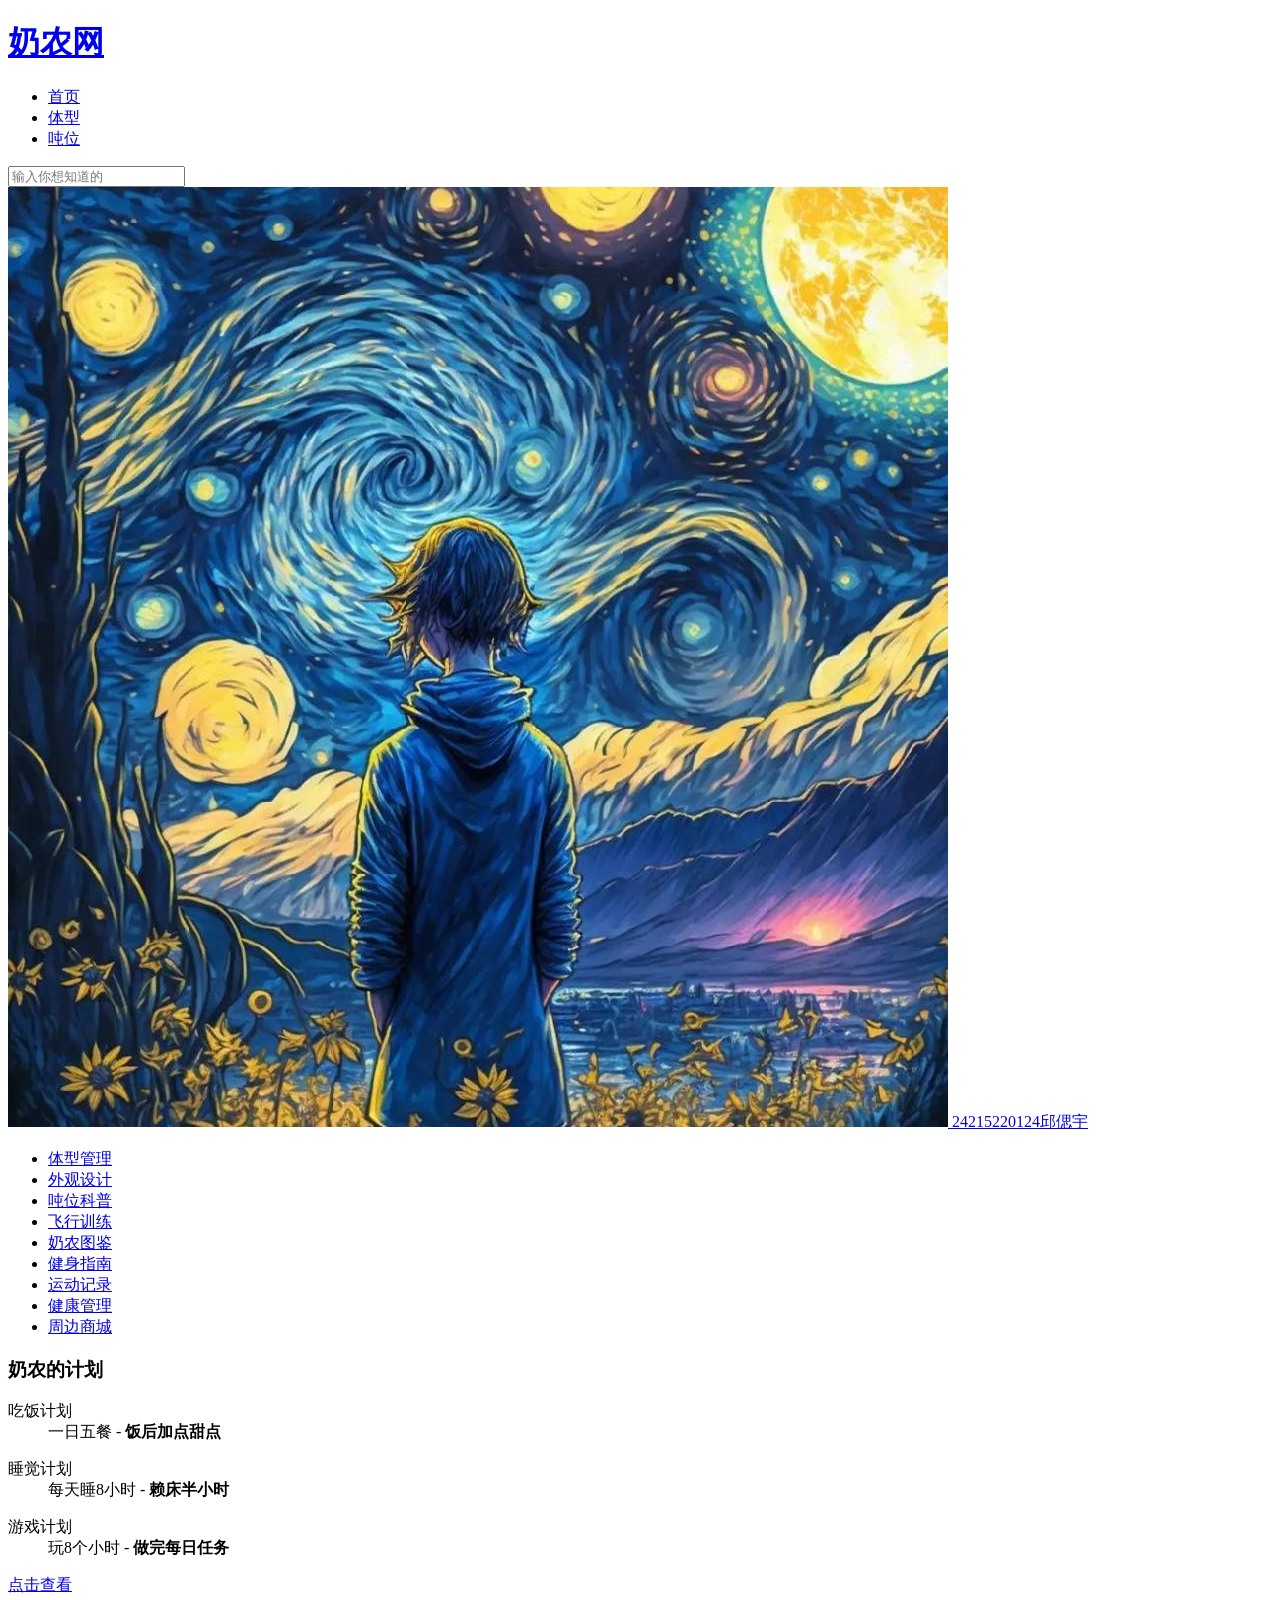
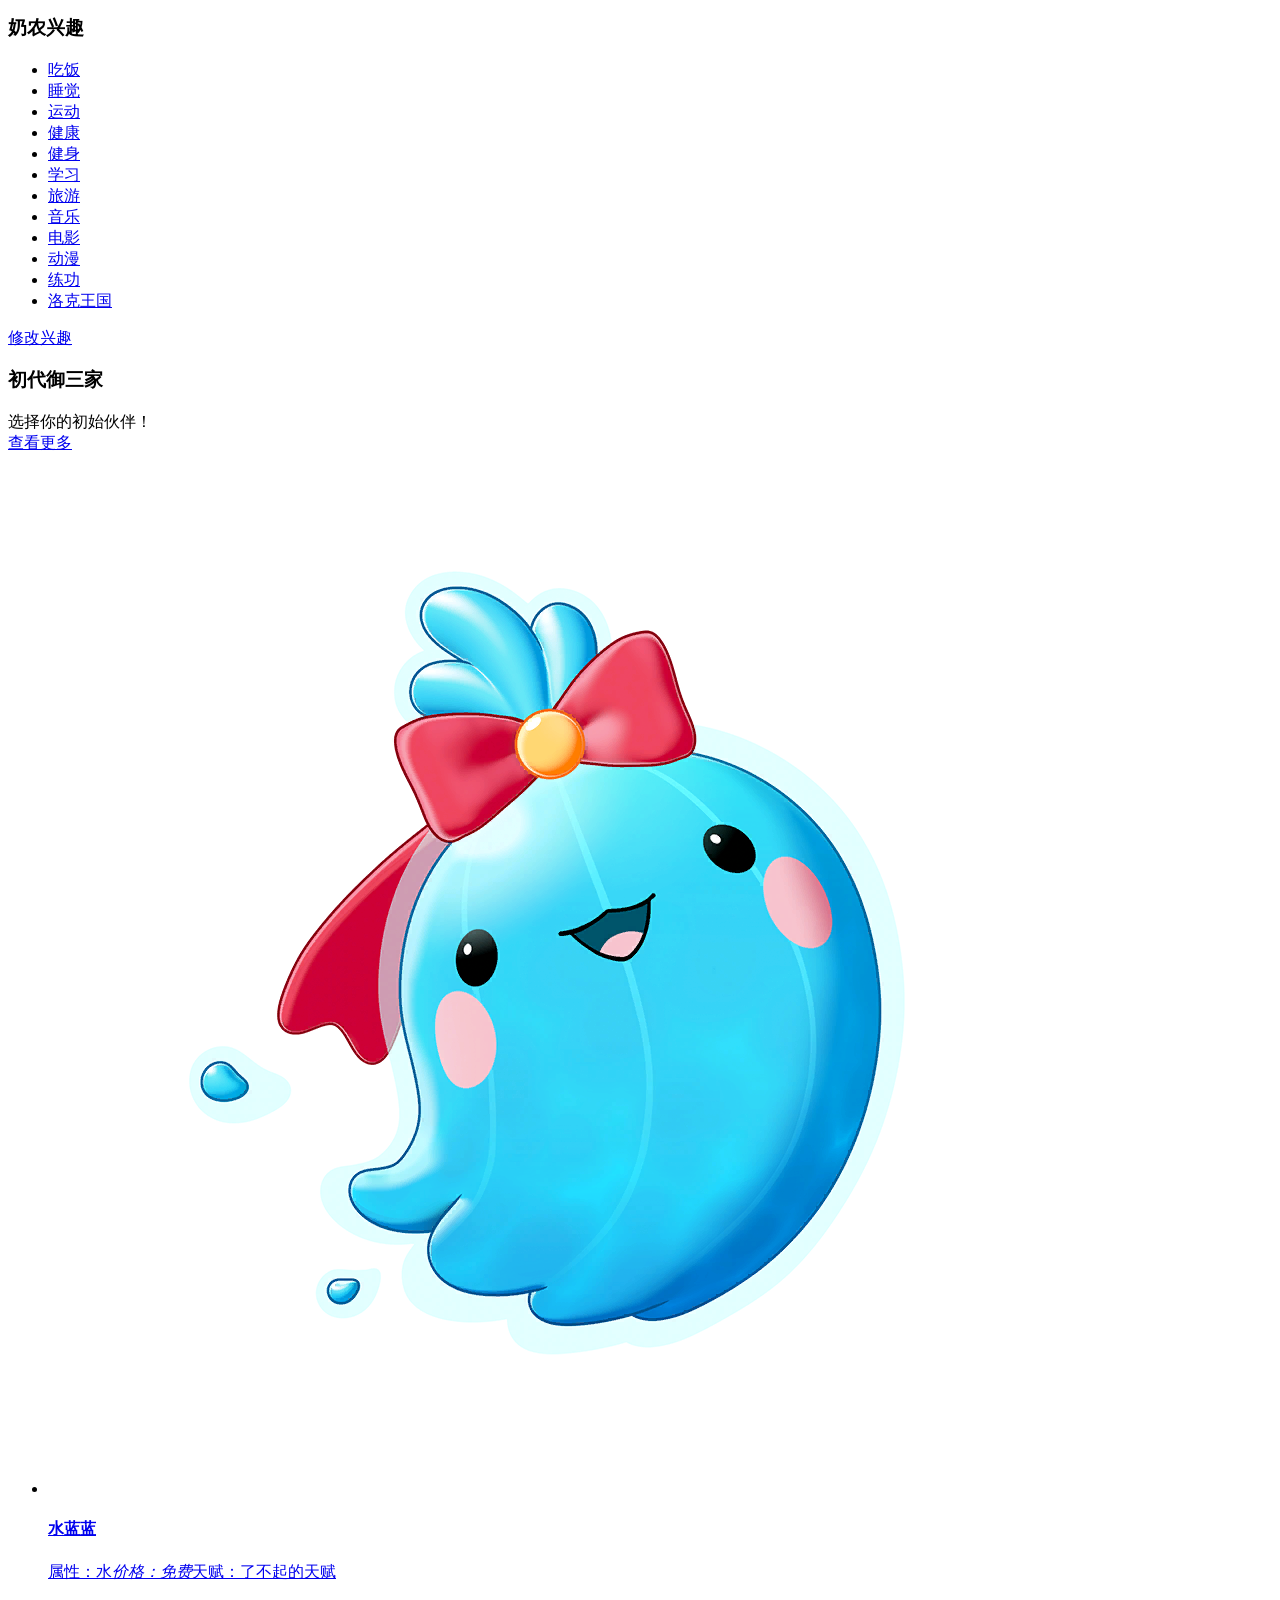
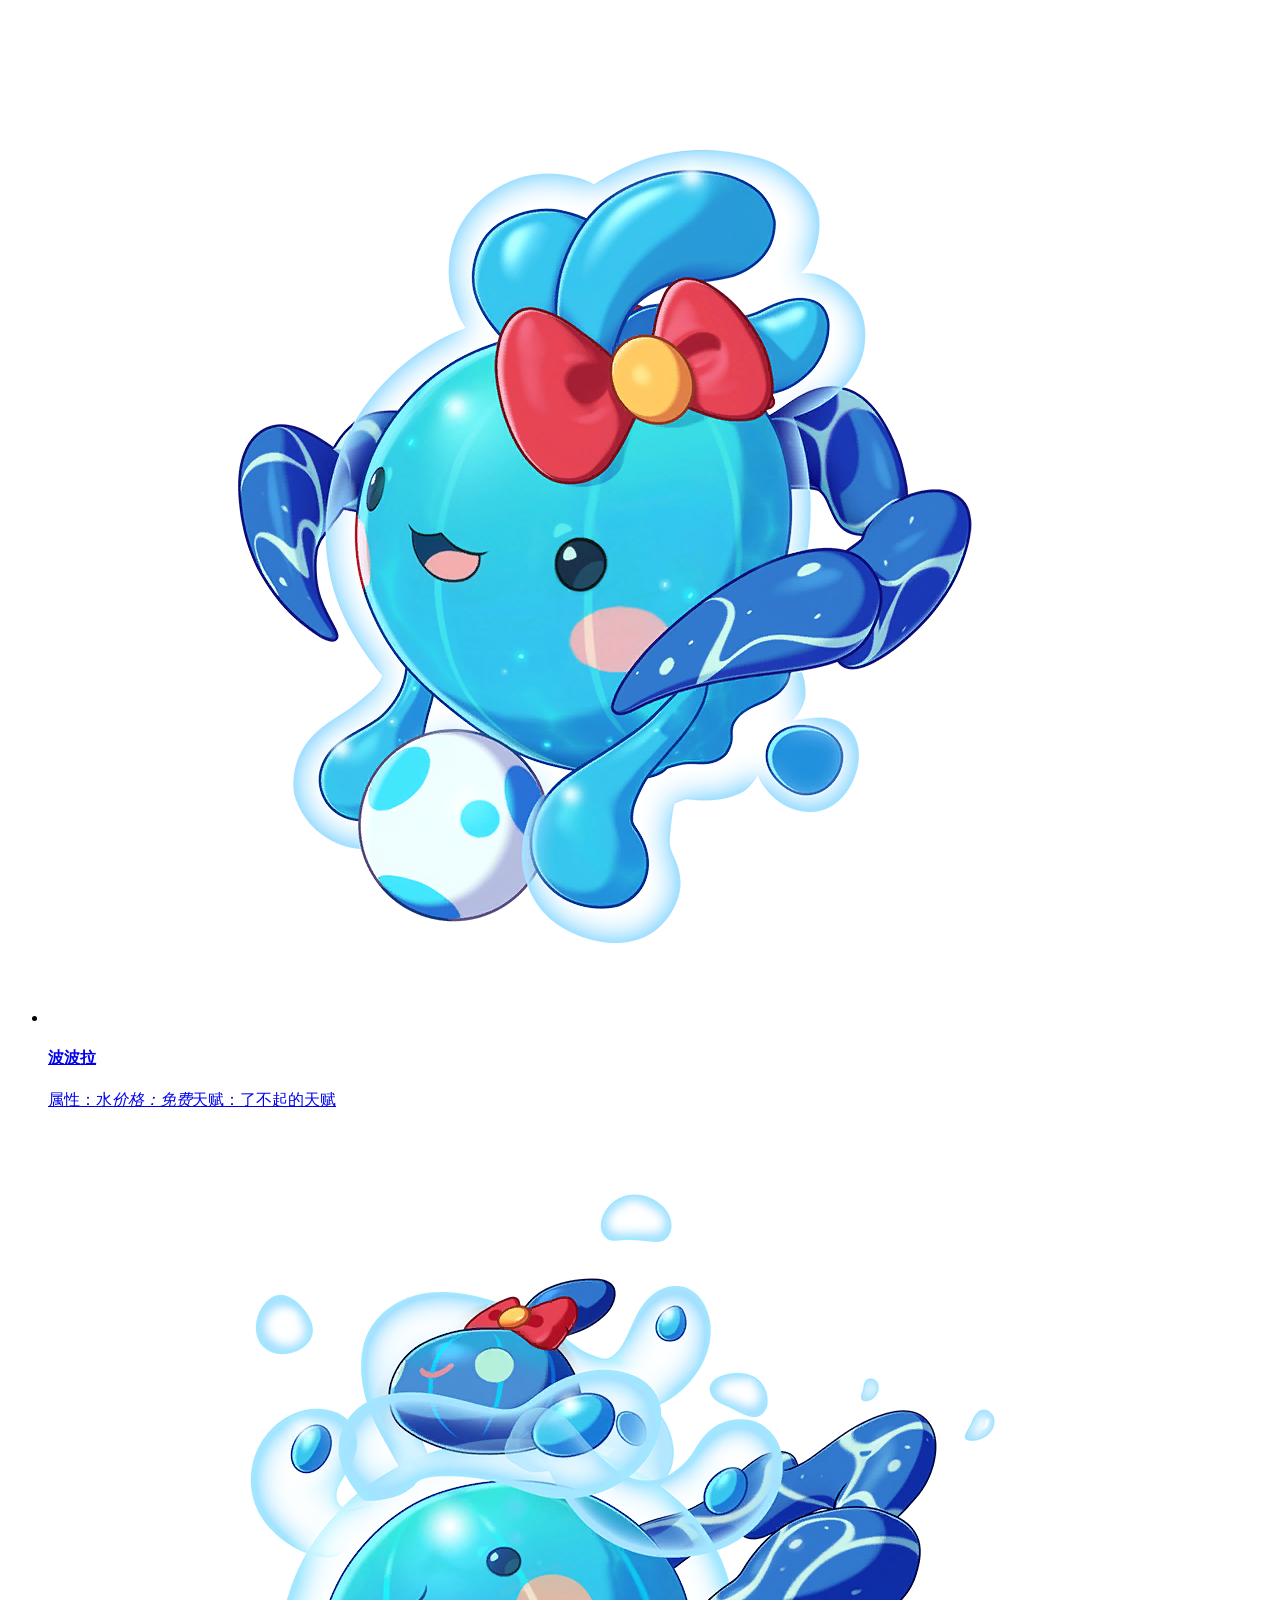
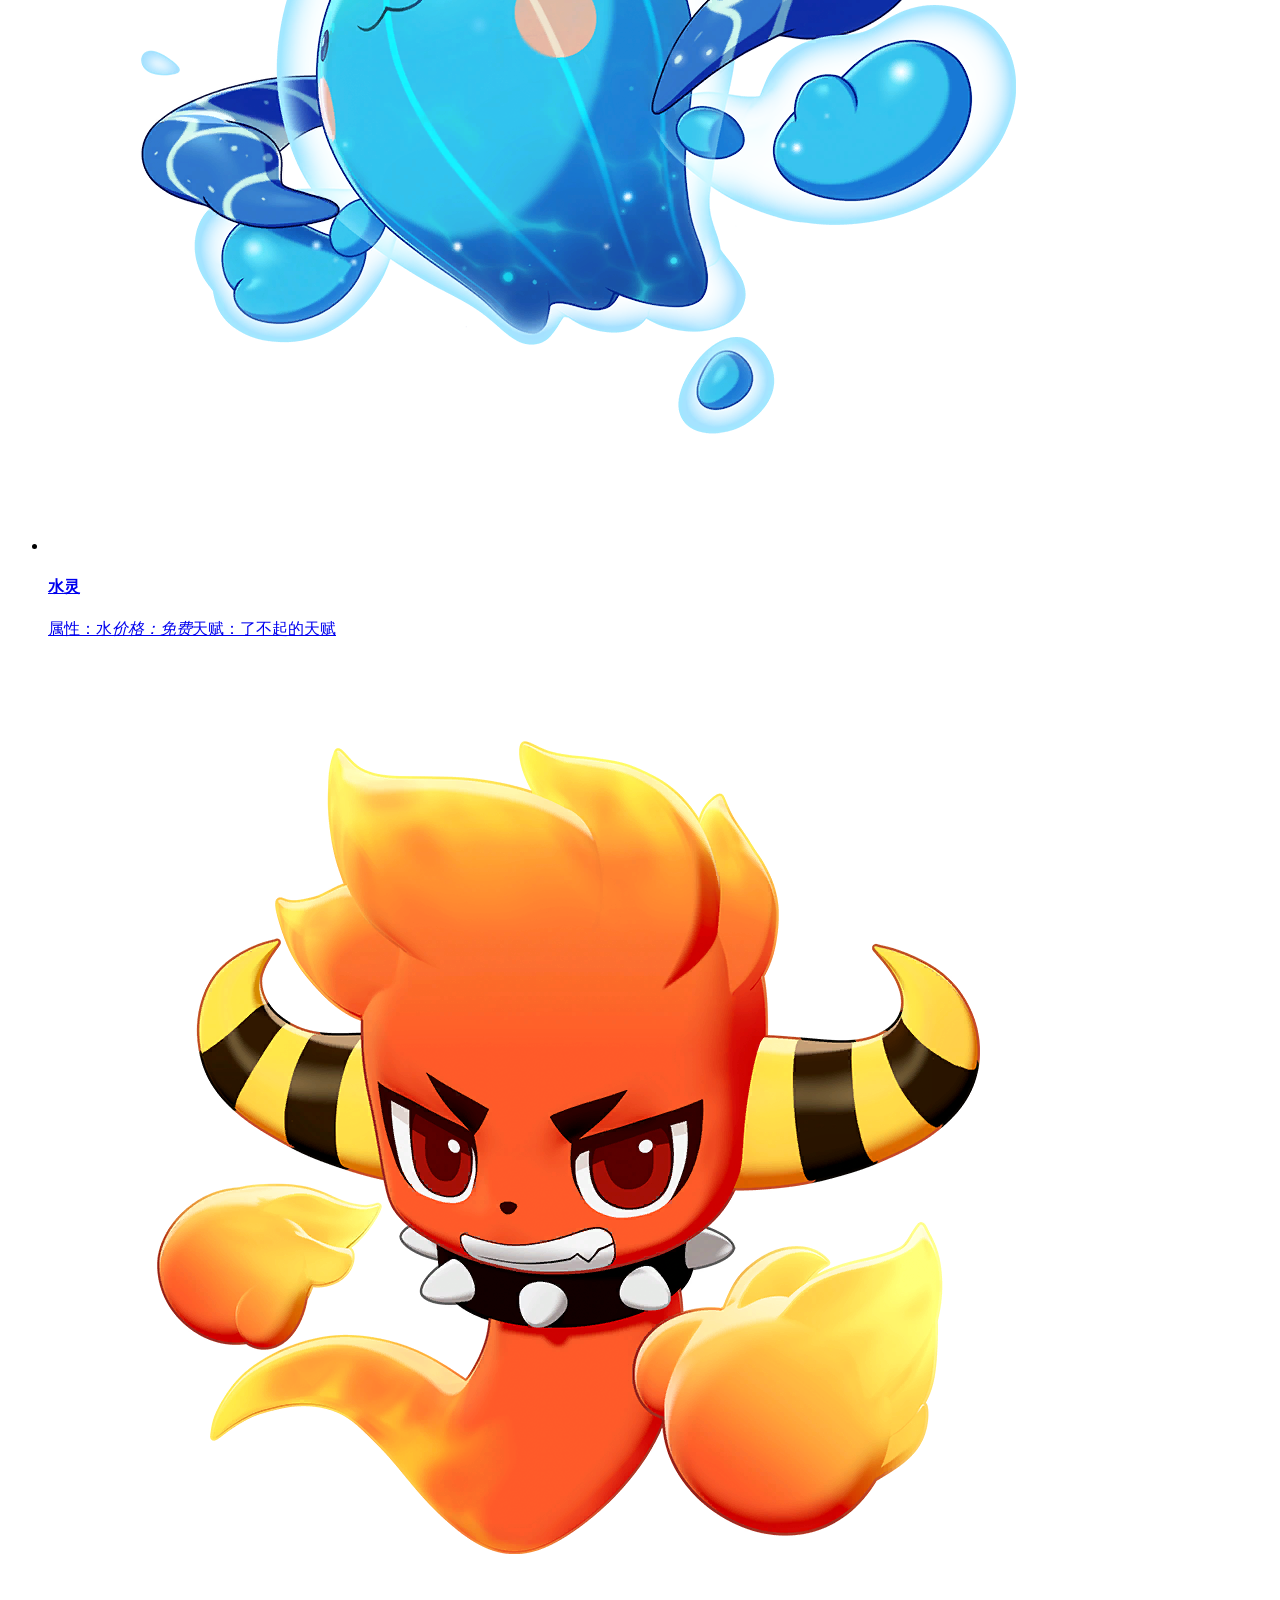
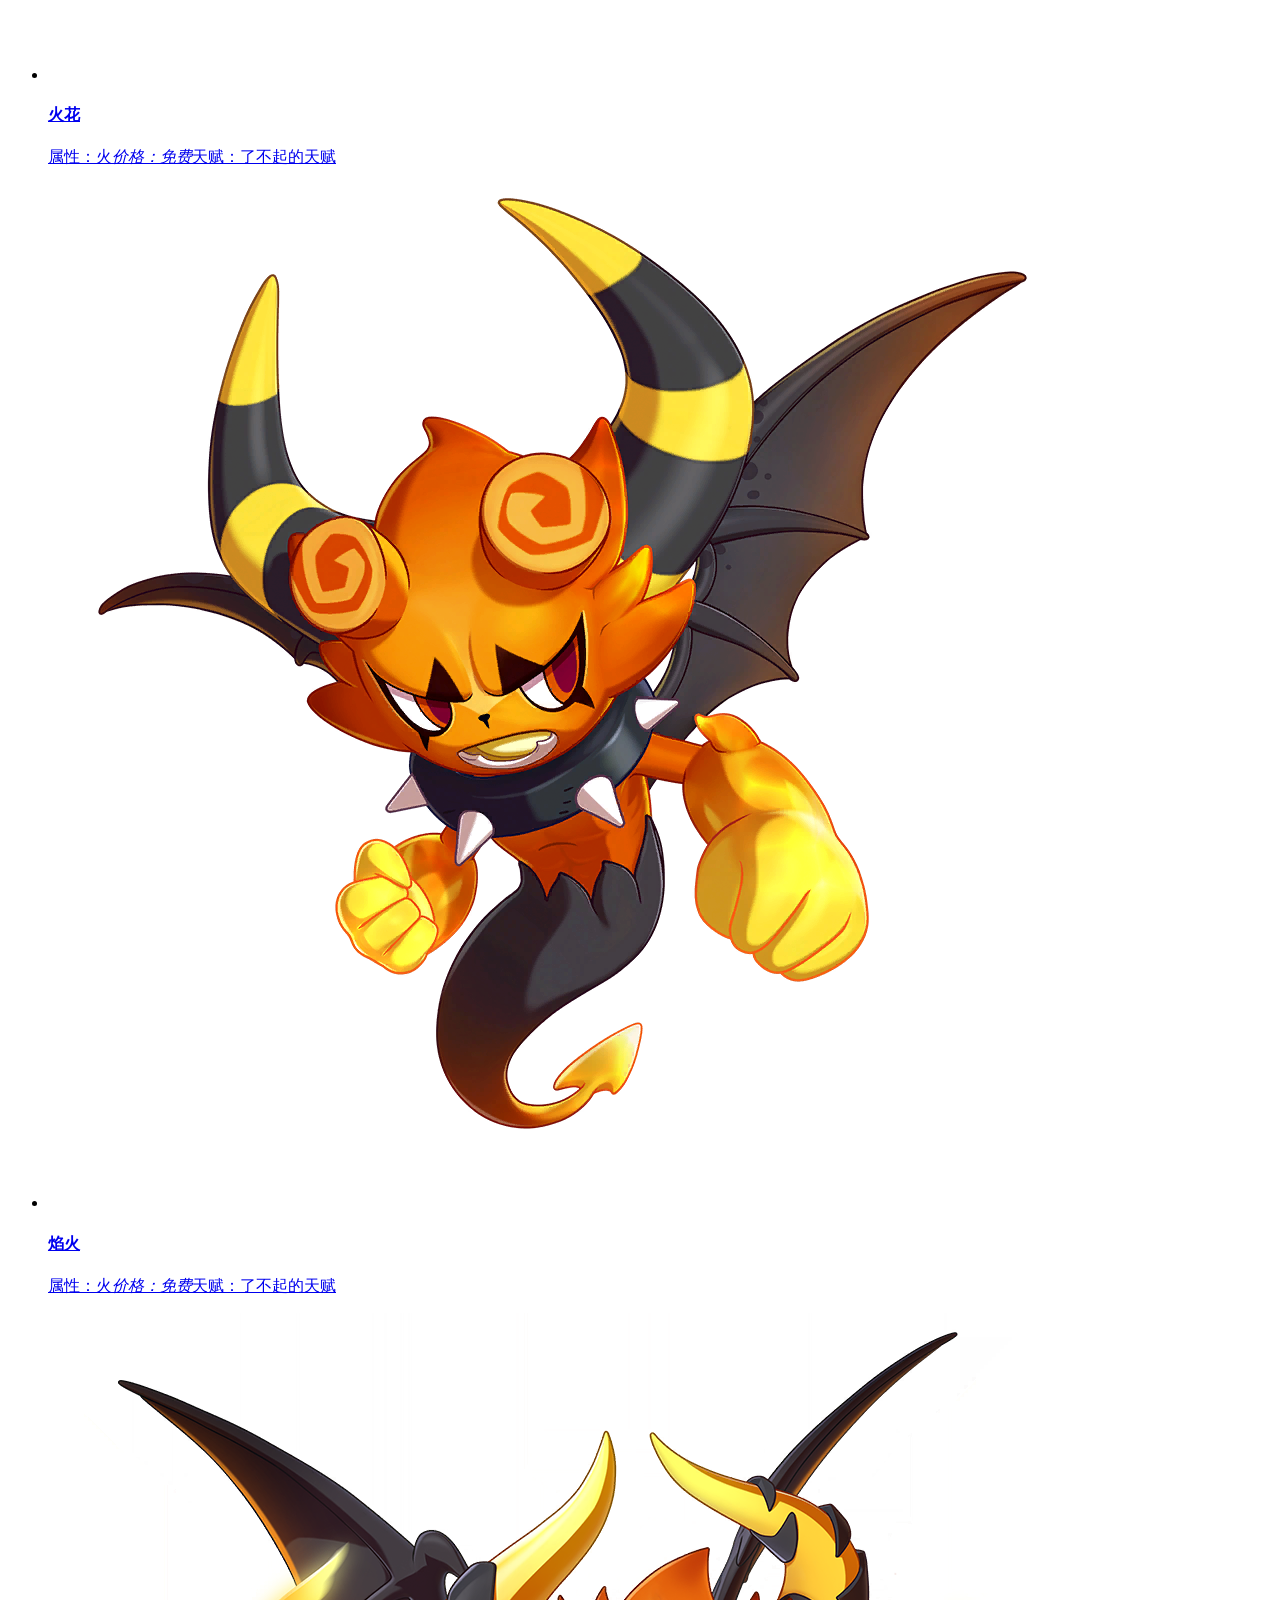
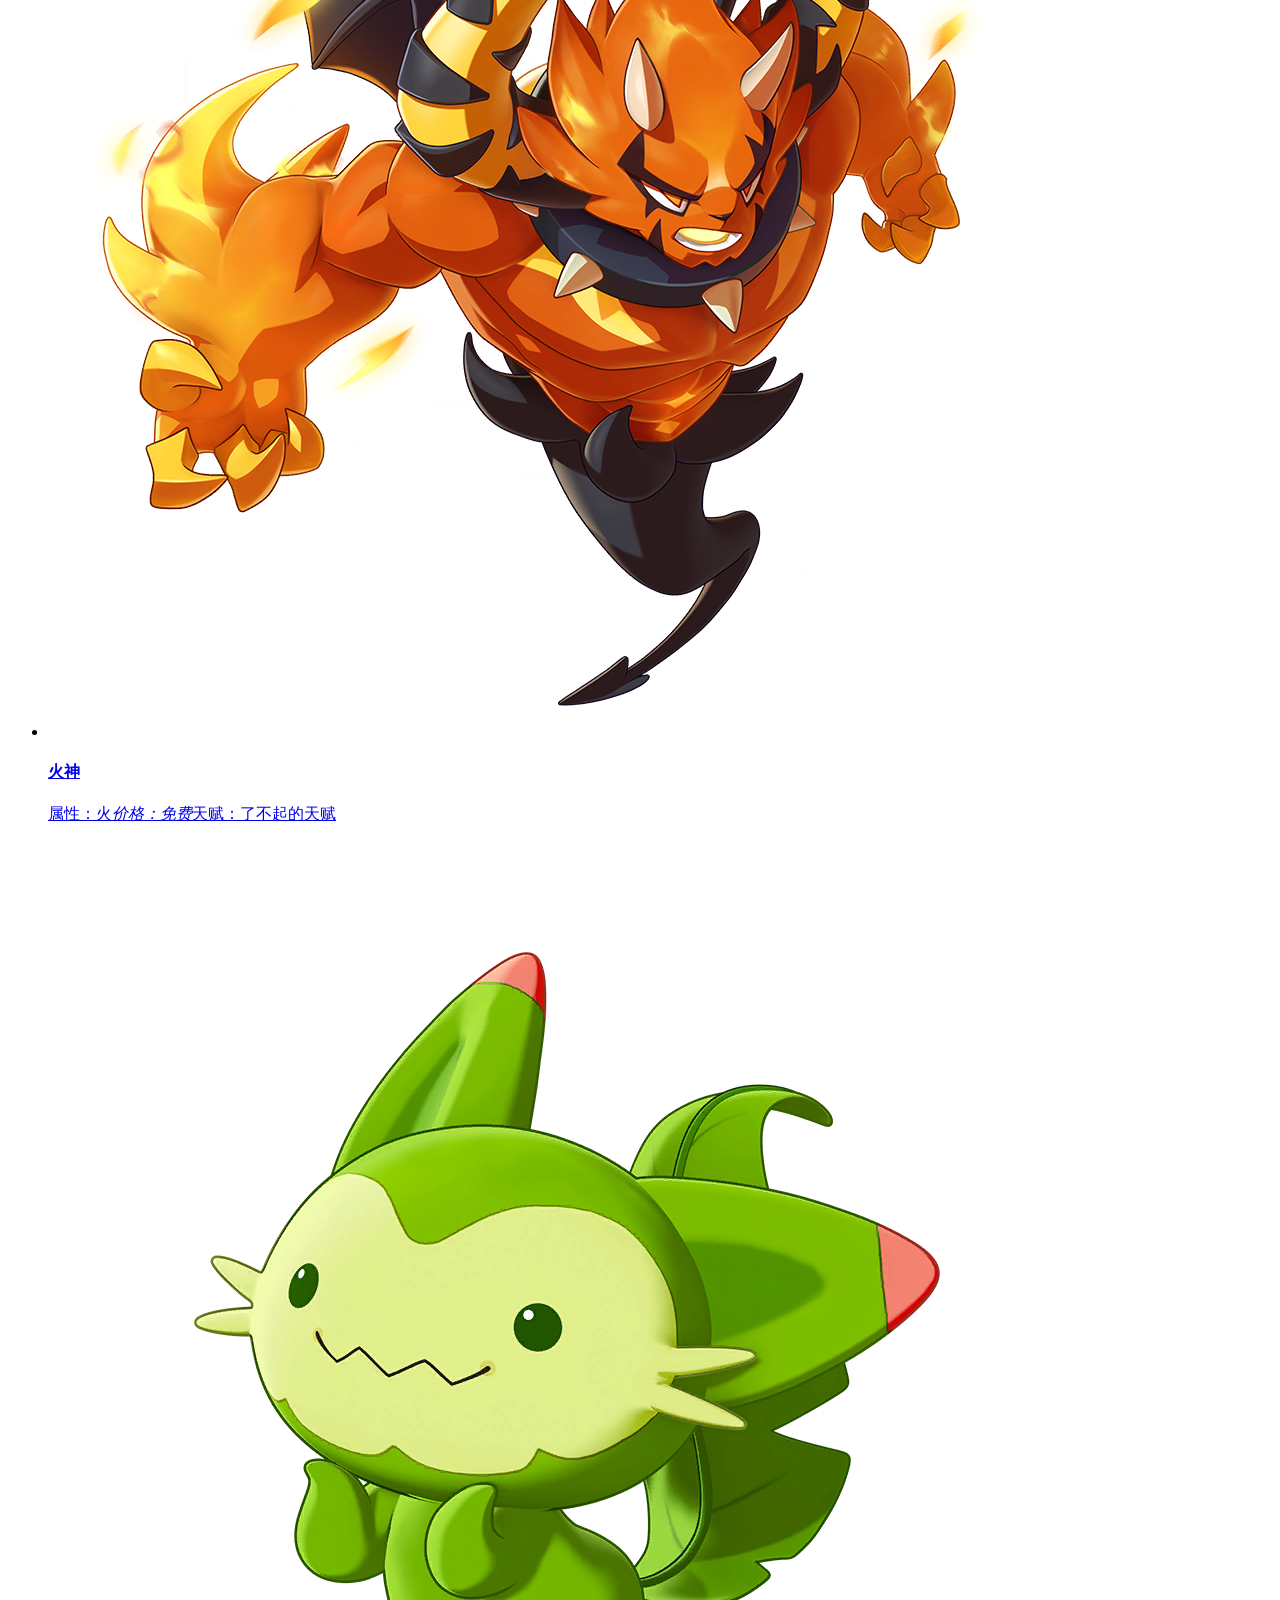
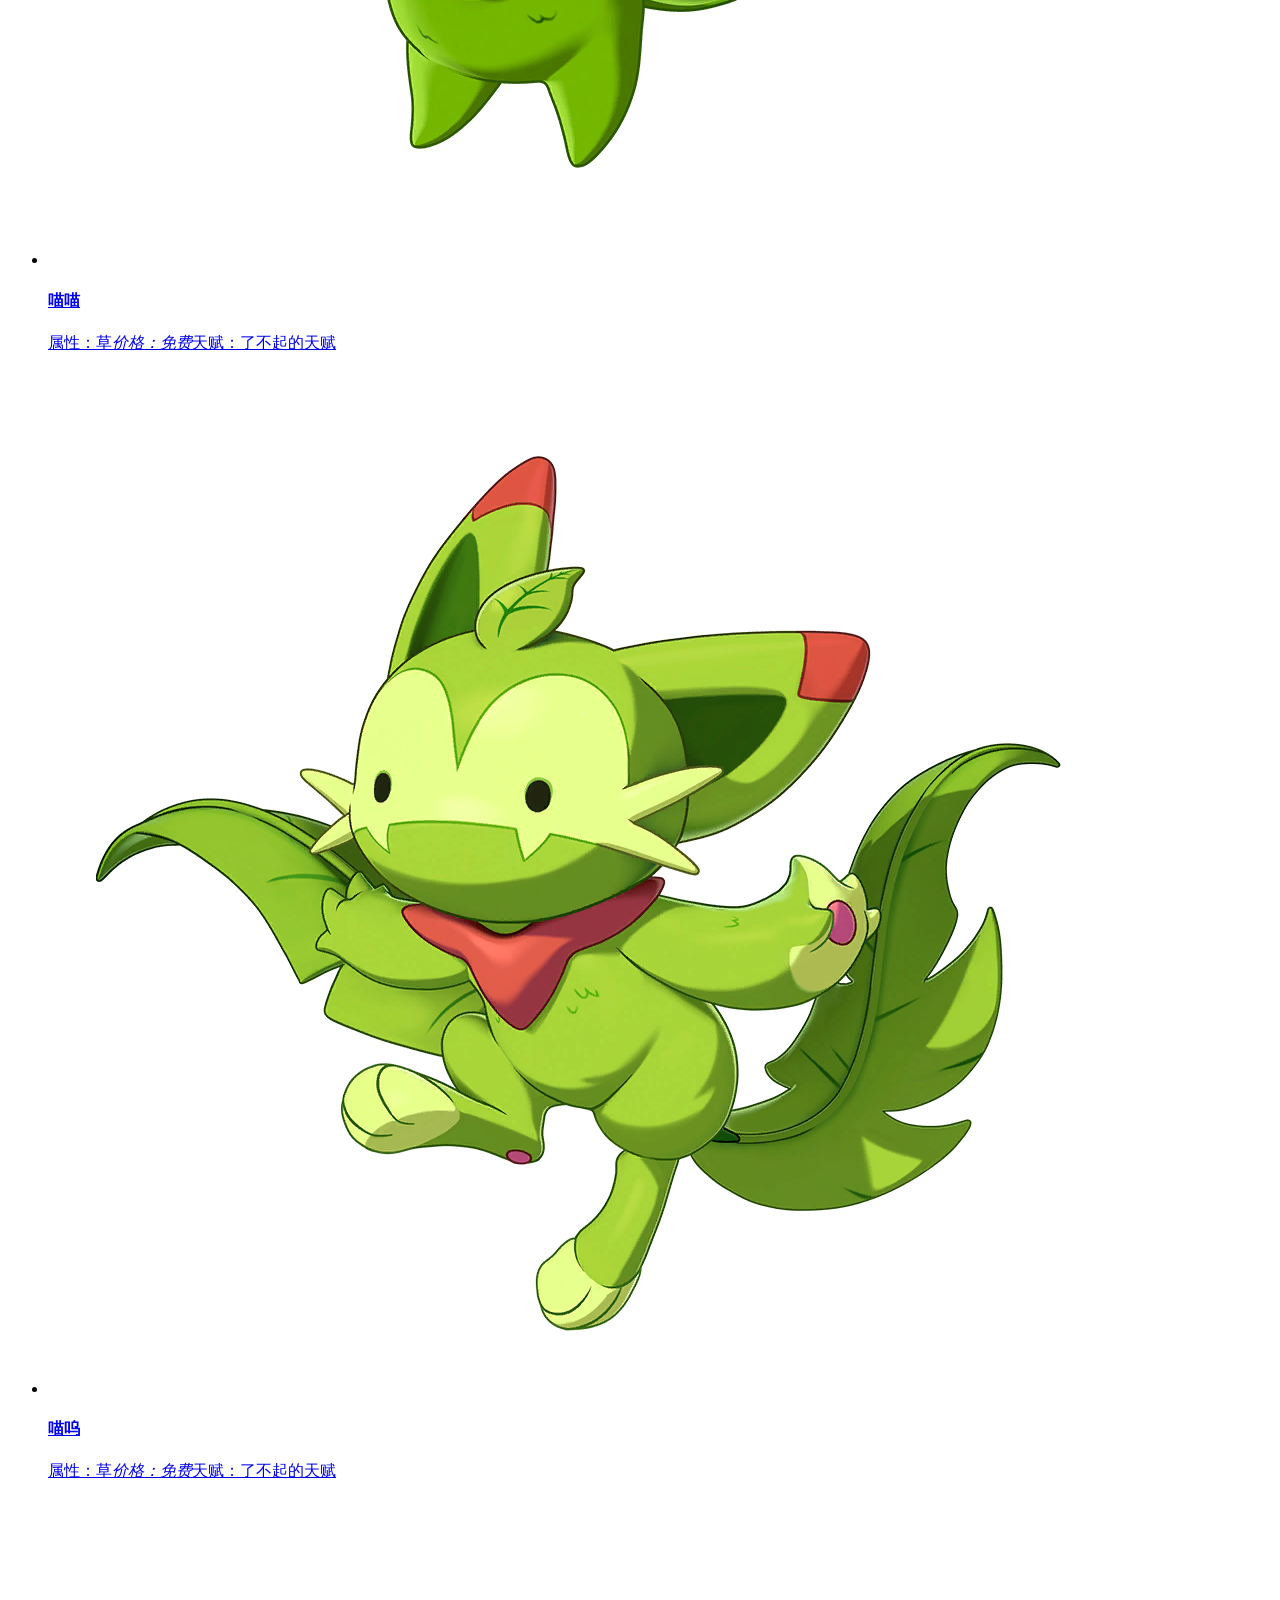
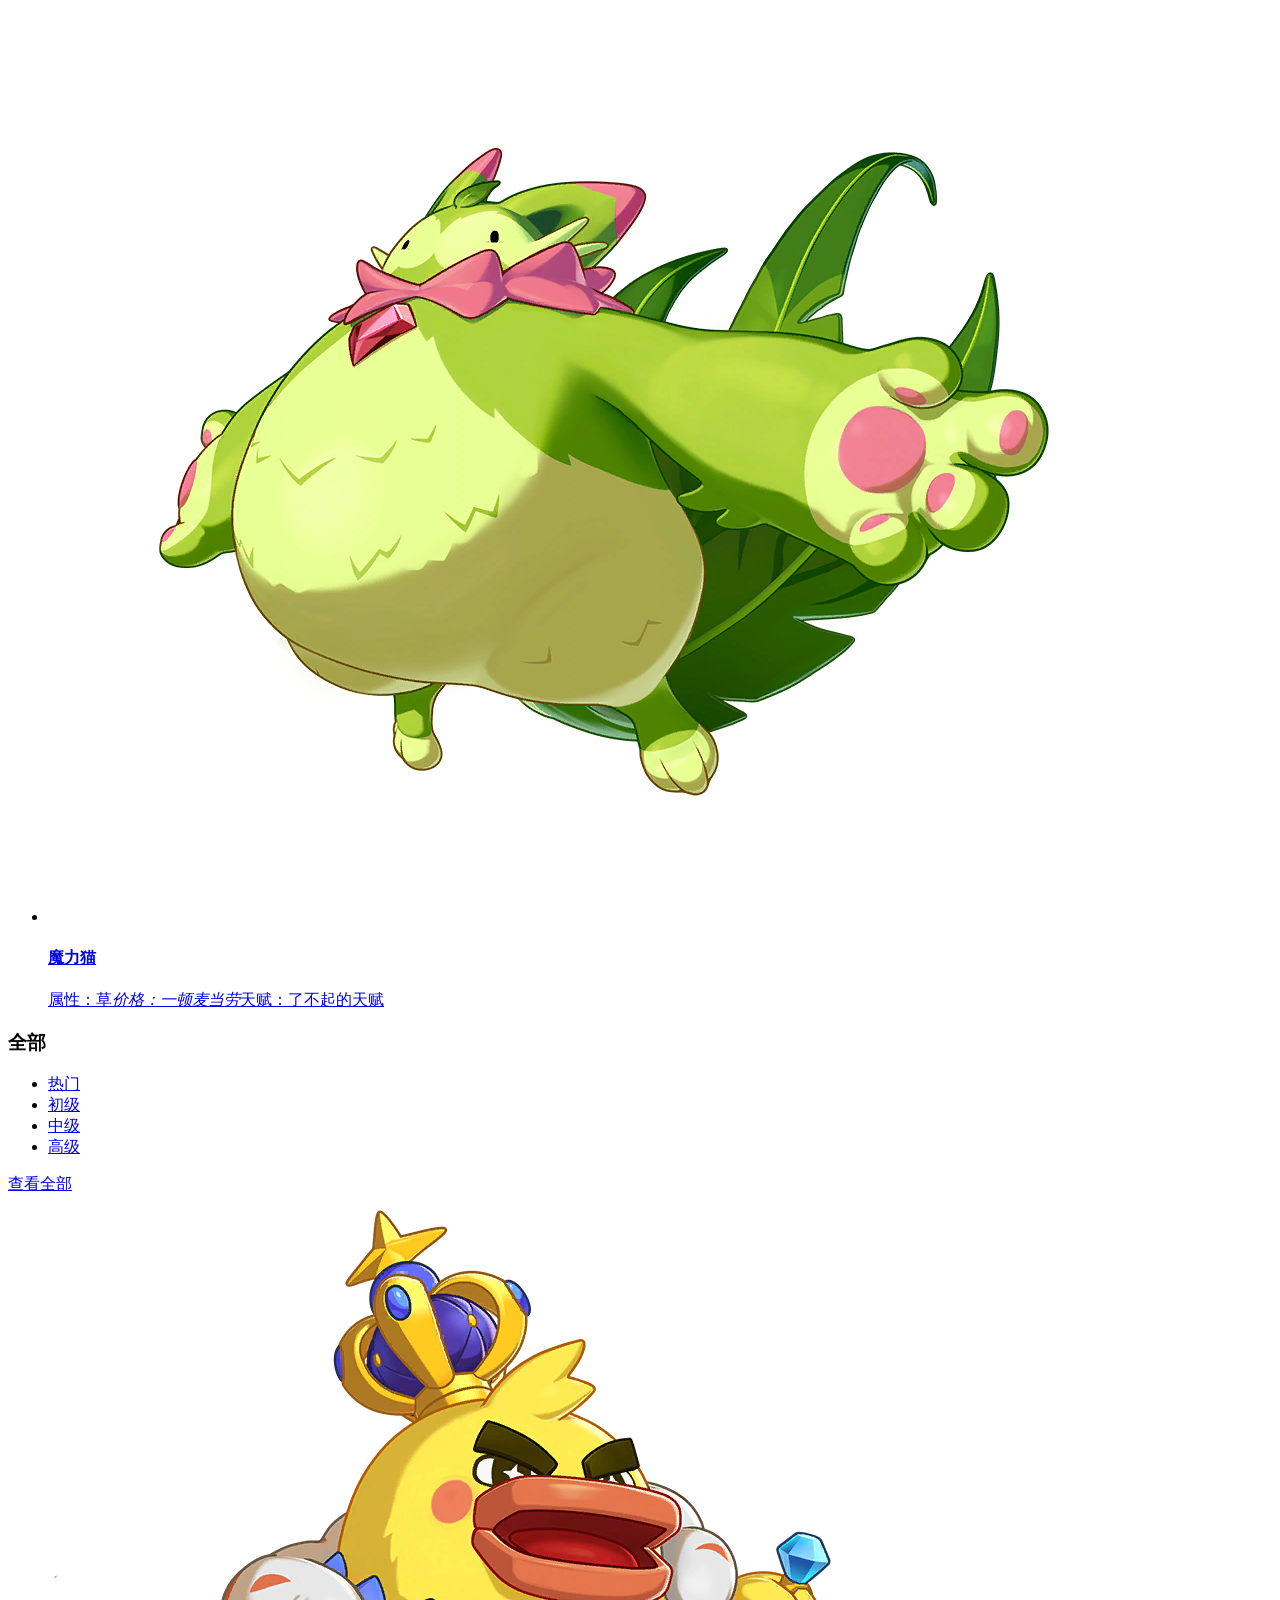
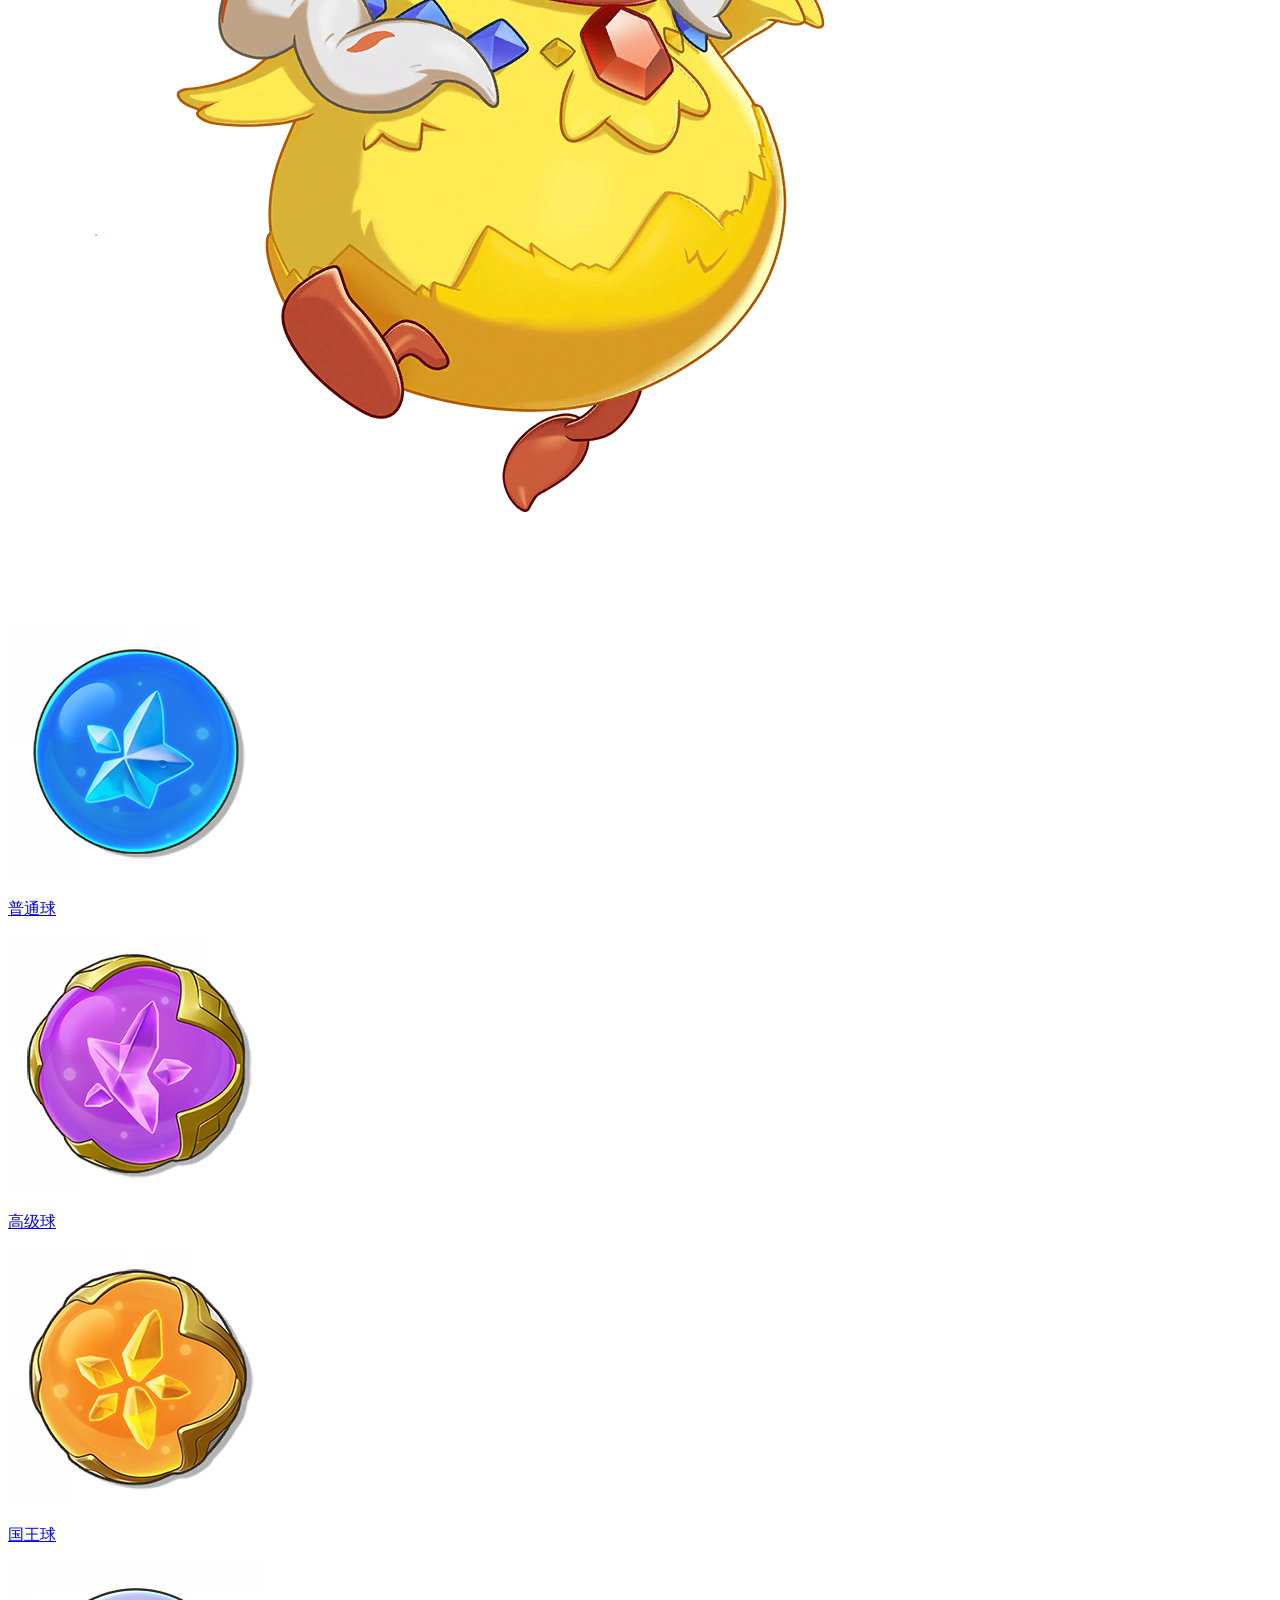
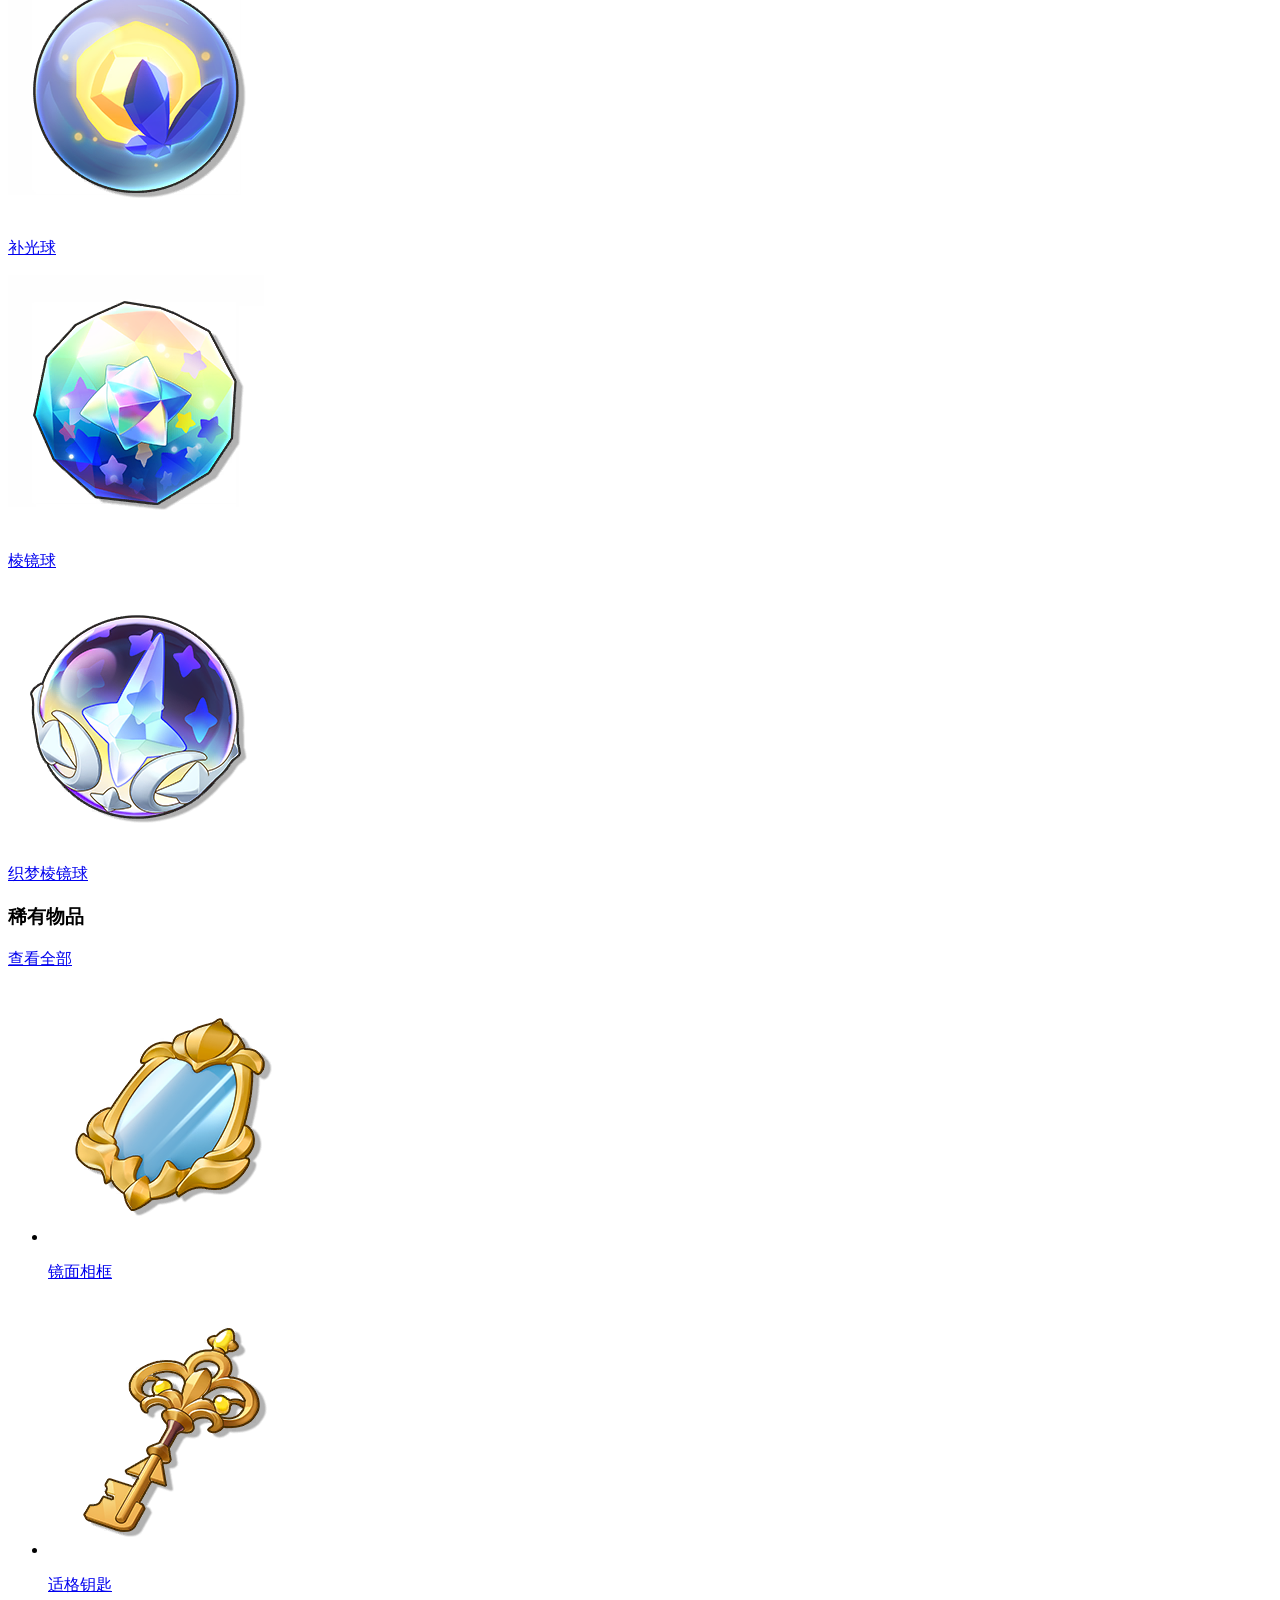
==== index.html @ 66b92cc8 "Add files via upload" ====
<!DOCTYPE html>
<html lang="en">
<head>
    <meta charset="UTF-8">
    <meta name="viewport" content="width=device-width, initial-scale=1.0">
    <title>网站</title>
    <link rel="stylesheet" href="./实验一.css">
</head>
<body>
    <!-- 头部区域 -->
     <div class="header">
        <div class="wrapper">
            <!-- logo -->
             <div class="logo">
                <h1><a href="#">奶农网</a></h1>
             </div>
            <!-- 导航 -->
             <div class="nav">
                <ul>
                    <li><a href="#" >首页</a></li>
                    <li><a href="#">体型</a></li>
                    <li><a href="#">吨位</a></li>
                </ul>
             </div>
            <!-- 搜索 -->
             <div class="search">
                <input type="text" placeholder="输入你想知道的">
                <a href="#"></a>
             </div>
            <!-- 用户 -->
             <div class="user">
               <a href="#">
                  <img src="./images/头像.jpg" alt="">
                  <span>24215220124邱偲宇</span>
               </a>
             </div>
        </div>
     </div>

     <!-- banner区域 -->
      <div class="banner"> 
        <div class="wrapper">
         <div class="left">
            <ul>
               <li><a href="#">体型管理</a></li>
               <li><a href="#">外观设计</a></li>
               <li><a href="#">吨位科普</a></li>
               <li><a href="#">飞行训练</a></li>
               <li><a href="#">奶农图鉴</a></li>
               <li><a href="#">健身指南</a></li>
               <li><a href="#">运动记录</a></li>
               <li><a href="#">健康管理</a></li>
               <li><a href="#">周边商城</a></li>
            </ul>
         </div>
         <div class="right">
            <h3>奶农的计划</h3>
            <div class="content">
               <dl>
                  <dt>吃饭计划</dt>
                  <dd><span>一日五餐</span> - <strong>饭后加点甜点</strong></dd>
               </dl>
               <dl>
                  <dt>睡觉计划</dt>
                  <dd><span>每天睡8小时</span> - <strong>赖床半小时</strong></dd>
               </dl>
               <dl>
                  <dt>游戏计划</dt>
                  <dd><span>玩8个小时</span> - <strong>做完每日任务</strong></dd>
               </dl>
               <a href="#">点击查看</a>
            </div>
         </div>
        </div>
      </div>

      <!-- 推荐区域 -->
      <div class="recommend wrapper">
         <h3>奶农兴趣</h3>
         <ul>
            <li><a href="#">吃饭</a></li>
            <li><a href="#">睡觉</a></li>
            <li><a href="#">运动</a></li>
            <li><a href="#">健康</a></li>
            <li><a href="#">健身</a></li>
            <li><a href="#">学习</a></li>
            <li><a href="#">旅游</a></li>
            <li><a href="#">音乐</a></li>
            <li><a href="#">电影</a></li>
            <li><a href="#">动漫</a></li>
            <li><a href="#">练功</a></li>
            <li><a href="#">洛克王国</a></li>
         </ul>
         <a href="#" class="modify">修改兴趣</a>
      </div>


      <!-- 洛克王国 -->
         <div class="course wrapper">
            <div class="hd">
               <!-- 用 flex 列布局，比定位更稳 -->
               <div class="hd-left">
                  <h3>初代御三家</h3>
                  <span class="sub-title">选择你的初始伙伴！</span>
               </div>
               <a href="#" class="more">查看更多</a>
            </div>
         </div>
         <!-- 内容 -->
          <div class="bd">
            <ul>
               <li><a href="#">
                  <div class="pic"><img src="./images/水蓝蓝.png" alt=""></div>
                  <div class="text">
                     <h4>水蓝蓝</h4>
                     <p><span>属性：水</span><i>价格：免费</i>天赋：了不起的天赋</p>
                  </div>
               </a></li>
               <li><a href="#">
                  <div class="pic"><img src="./images/波波拉.png" alt=""></div>
                  <div class="text">
                     <h4>波波拉</h4>
                     <p><span>属性：水</span><i>价格：免费</i>天赋：了不起的天赋</p>
                  </div>
               </a></li>
               <li><a href="#">
                  <div class="pic"><img src="./images/水灵.png" alt=""></div>
                  <div class="text">
                     <h4>水灵</h4>
                     <p><span>属性：水</span><i>价格：免费</i>天赋：了不起的天赋</p>
                  </div>
               </a></li>
               <li><a href="#">
                  <div class="pic"><img src="./images/火花.png" alt=""></div>
                  <div class="text">
                     <h4>火花</h4>
                     <p><span>属性：火</span><i>价格：免费</i>天赋：了不起的天赋</p>
                  </div>
               </a></li>
               <li><a href="#">
                  <div class="pic"><img src="./images/焰火.png" alt=""></div>
                  <div class="text">
                     <h4>焰火</h4>
                     <p><span>属性：火</span><i>价格：免费</i>天赋：了不起的天赋</p>
                  </div>
               </a></li>
               <li><a href="#">
                  <div class="pic"><img src="./images/火神.png" alt=""></div>
                  <div class="text">
                     <h4>火神</h4>
                     <p><span>属性：火</span><i>价格：免费</i>天赋：了不起的天赋</p>
                  </div>
               </a></li>
               <li><a href="#">
                  <div class="pic"><img src="./images/喵喵.png" alt=""></div>
                  <div class="text">
                     <h4>喵喵</h4>
                     <p><span>属性：草</span><i>价格：免费</i>天赋：了不起的天赋</p>
                  </div>
               </a></li>
               <li><a href="#">
                  <div class="pic"><img src="./images/喵呜.png" alt=""></div>
                  <div class="text">
                     <h4>喵呜</h4>
                     <p><span>属性：草</span><i>价格：免费</i>天赋：了不起的天赋</p>
                  </div>
               </a></li>
               <li><a href="#">
                  <div class="pic"><img src="./images/魔力猫.png" alt=""></div>
                  <div class="text">
                     <h4>魔力猫</h4>
                     <p><span>属性：草</span><i>价格：一顿麦当劳</i>天赋：了不起的天赋</p>
                  </div>
               </a></li>
            </ul>
          </div>
       </div>
       <!-- 相关内容 -->
        <div class="wrapper">
         <!-- 标题 -->
          <div class="hd">
            <h3>全部</h3>
            <ul>
               <li><a href="#" class="active">热门</a></li>
               <li><a href="#">初级</a></li>
               <li><a href="#">中级</a></li>
               <li><a href="#">高级</a></li>
            </ul>
            <a href="#" class="more">查看全部</a>
          </div>
        </div>
        <div class="bd">
         <div class="left">
            <img src="./images/国王鸭吉吉.png" alt="">
         </div>
      <div class="right">
      <!-- 给每个球加上单独的盒子，包含图片+文字 -->
      <div class="item">
         <a href="#">
            <img src="./images/普通球.png" alt="">
         <p>普通球</p>
         </a>
      </div>
      <div class="item">
         <a href="#">
         <img src="./images/高级球.png" alt="">
         <p>高级球</p>
         </a>
      </div>
      <div class="item">
         <a href="#">
         <img src="./images/国王球.png" alt="">
         <p>国王球</p>
         </a>
      </div>
      <div class="item">
         <a href="#">
         <img src="./images/补光球.png" alt="">
         <p>补光球</p>
         </a>
      </div>
      <div class="item">
         <a href="#">
         <img src="./images/棱镜球.png" alt="">
         <p>棱镜球</p>
         </a>
      </div>
      <div class="item">
         <a href="#">
         <img src="./images/织梦棱镜球.png" alt="">
         <p>织梦棱镜球</p>
         </a>
      </div>
   </div>
</div>

<!-- 稀有物品 -->
<div class="wrapper">
   <!-- 标题 -->
   <div class="hd">
      <h3>稀有物品</h3>
      <a href="#" class="more">查看全部</a>
   </div>
   <!-- 内容：用一个ul装所有物品 -->
   <ul class="rare-list">
      <li class="rare-item">
         <a href="#">
         <img src="./images/镜面相框.png" alt="">
         <p>镜面相框</p>
         </a>
      </li>
      <li class="rare-item">
         <a href="#">
         <img src="./images/适格钥匙.png" alt="">
         <p>适格钥匙</p>
         </a>
      </li>
      <li class="rare-item">
         <a href="#">
         <img src="./images/能力钥匙.png" alt="">
         <p>能力钥匙</p>
         </a>
      </li>
      <li class="rare-item">
         <a href="#">
         <img src="./images/契约本源.png" alt="">
         <p>契约本源</p>
         </a>
      </li>
      <li class="rare-item">
         <a href="#">
         <img src="./images/灵魂环印.png" alt="">
         <p>灵魂环印</p>
         </a>
      </li>
   </ul>
</div>

   <!-- 惊喜按钮区域 -->
   <div class="surprise-btn wrapper">
      <a href="https://rocom.qq.com/main/" class="red-btn">点击有惊喜！</a>
   </div>

<!-- 版权区 -->
<div class="footer">
  <div class="wrapper">
    <!-- 口号模块 -->
    <div class="slogan">
      <ul>
        <li>
          <h5 class="duck1"></h5>
          <p>急急急鸭</p>
        </li>
        <li>
          <h5 class="duck2"></h5>
          <p>等一等鸭</p>
        </li>
        <li>
          <h5 class="duck3"></h5>
          <p>起来鸭</p>
        </li>
        <li>
          <h5 class="duck4"></h5>
          <p>燃了鸭</p>
        </li>
      </ul>
    </div>
   <!-- 服务模块 -->
   <div class="service">
      <div class="service-left">
         <dl>
            <dt>购物指南</dt>
            <dd><a href="#">购物流程</a></dd>
            <dd><a href="#">会员介绍</a></dd>
            <dd><a href="#">常见问题</a></dd>
         </dl>
         <dl>
            <dt>配送方式</dt>
            <dd><a href="#">上门自提</a></dd>
            <dd><a href="#">配送到家</a></dd>
            <dd><a href="#">快递到站</a></dd>
         </dl>
         <dl>
            <dt>关于我们</dt>
            <dd><a href="#">平台规则</a></dd>
            <dd><a href="#">联系我们</a></dd>
            <dd><a href="#">问题反馈</a></dd>
         </dl>
         <dl>
            <dt>售后服务</dt>
            <dd><a href="#">售后政策</a></dd>
            <dd><a href="#">退款说明</a></dd>
            <dd><a href="#">取消订单</a></dd>
         </dl>
         <dl>
            <dt>服务热线</dt>
            <dd><a href="#">在线客服
               <img src="./images/客服.png" alt="" class="service-icon">
            </a></dd>
            <dd><a href="#">服务电话</a></dd>
            <dd><a href="#">工作时间：周一到周五 9:00-18:00</a></dd>
         </dl>
      </div>
    <div class="service-right">
         <ul>
            <li class="qrcode-item">
               <img src="./images/官网.png" alt="" class="qrcode-img">
               <p>洛克王国官网</p>
            </li>
            <li class="qrcode-item">
               <img src="./images/小程序.png" alt="" class="qrcode-img">
               <p>洛克王国小程序</p>
            </li>
         </ul>
      </div>
   </div>
    <div class="copyright">
      <p>
         <a href="#">关于我们</a> | 
         <a href="#">联系我们</a> | 
         <a href="#">隐私条款</a> | 
         <a href="#">友情链接</a> |  
         <a href="#">站点地图</a> |
         <a href="#">商务合作</a> | 
         <a href="#">客服热线：400-800-8888</a>
         <p>Copyright © 2026 奶农网 All Rights Reserved</p>
    </div>
  </div>
</div>
</body>
</html>
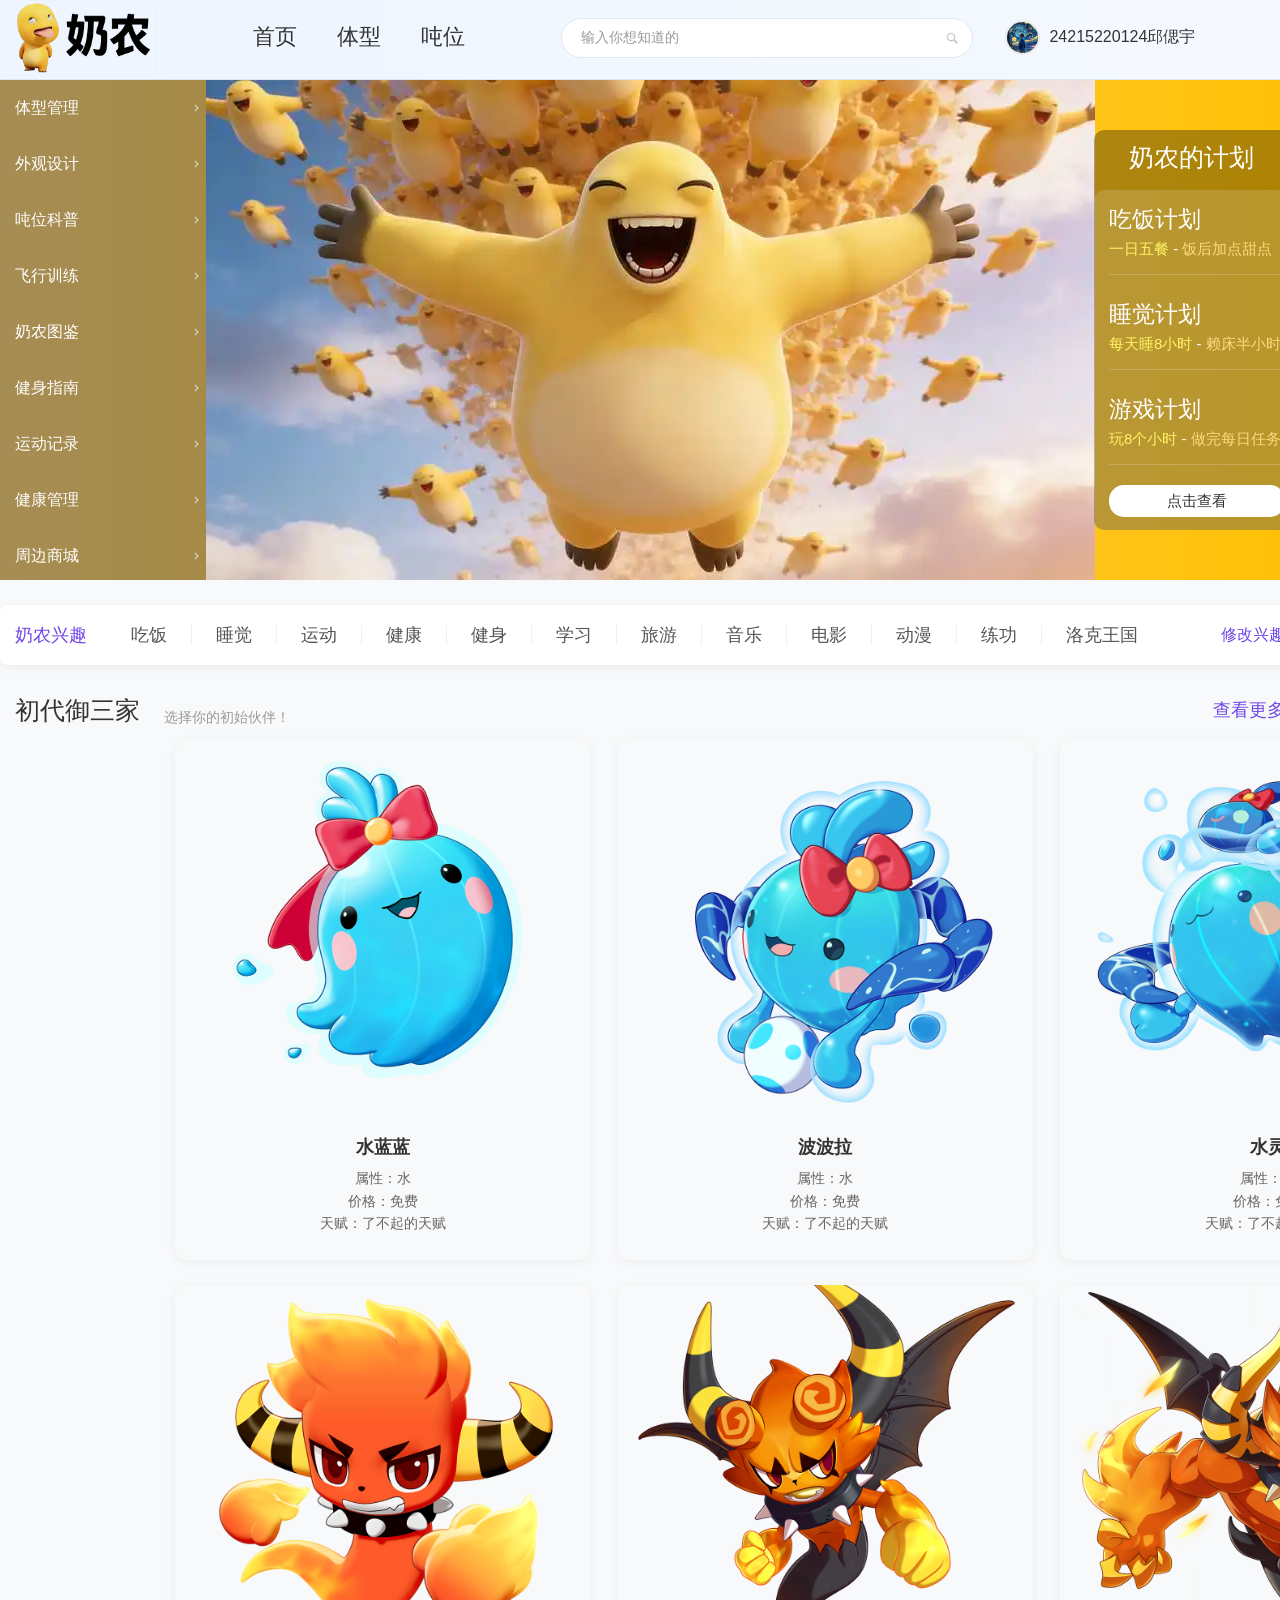
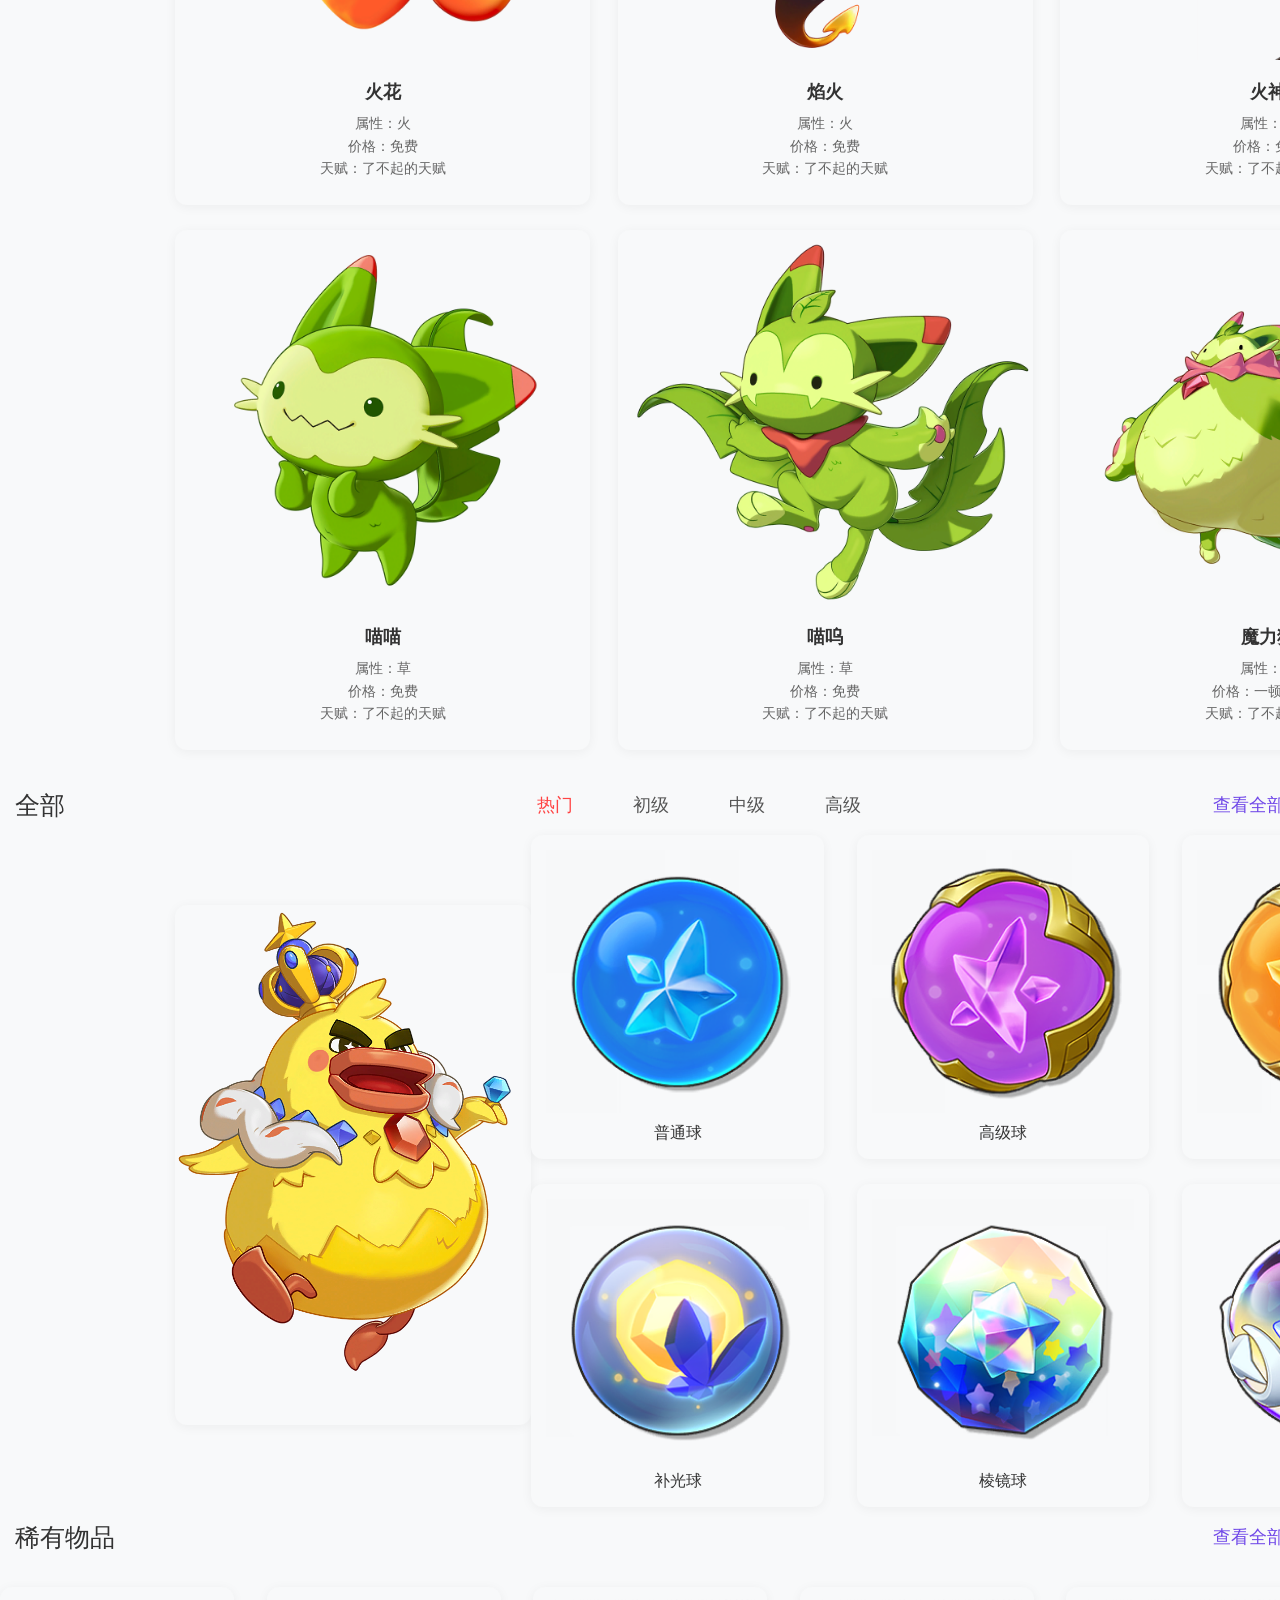
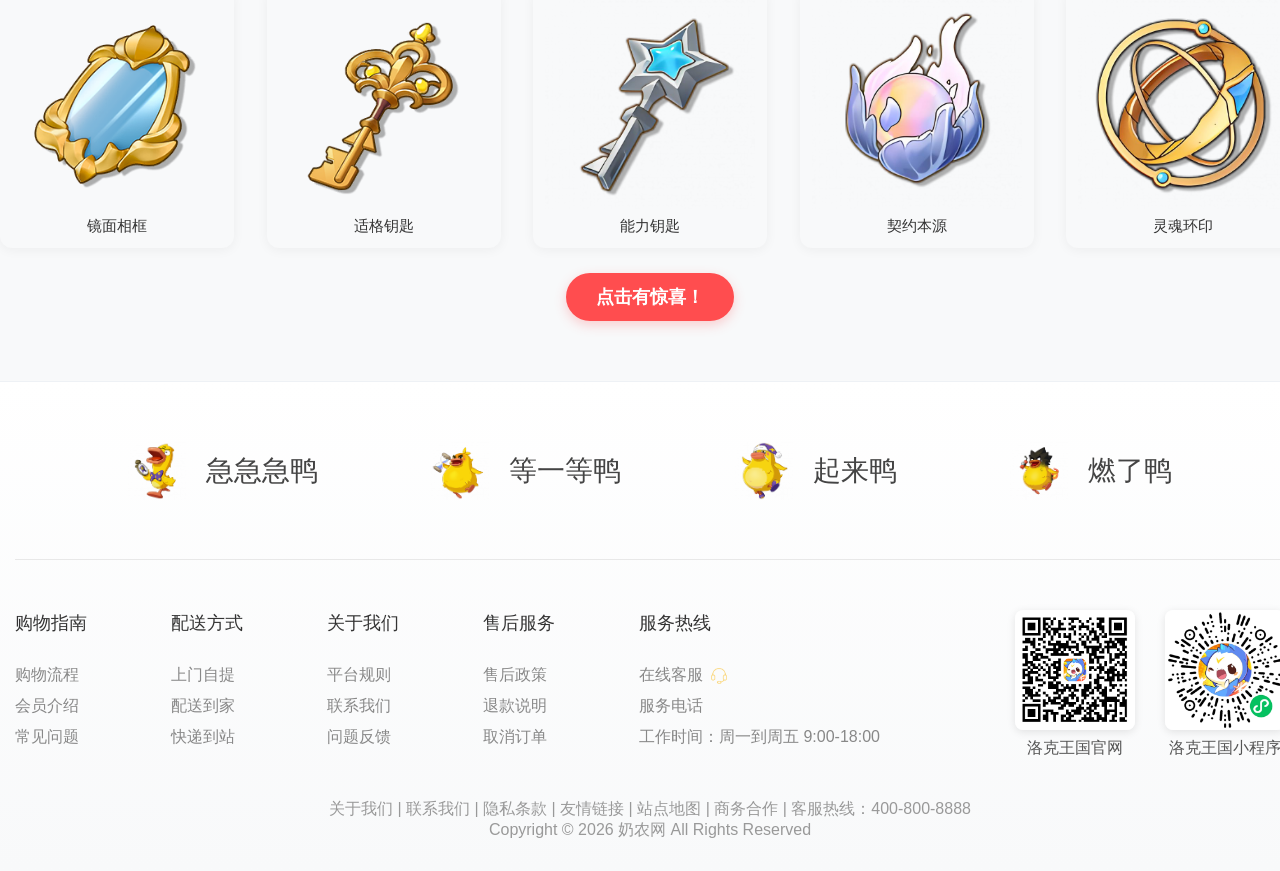
==== commit bbab4d11: "Update index.html" ====
--- a/index.html
+++ b/index.html
@@ -4,7 +4,7 @@
     <meta charset="UTF-8">
     <meta name="viewport" content="width=device-width, initial-scale=1.0">
     <title>网站</title>
-    <link rel="stylesheet" href="./实验一.css">
+    <link rel="stylesheet" href="./index.css">
 </head>
 <body>
     <!-- 头部区域 -->
@@ -368,4 +368,4 @@
   </div>
 </div>
 </body>
-</html>+</html>
--- a/index.css
+++ b/index.css
@@ -0,0 +1,819 @@
+/* 清除列表默认样式 */
+ul{
+    list-style: none;
+    padding-left: 0;
+}
+
+* {
+    margin: 0;
+    padding: 0;
+    list-style: none;
+    text-decoration: none;
+    box-sizing: border-box;
+    /* 优化：全局字体更平滑 */
+    font-family: "Microsoft YaHei", sans-serif;
+}
+
+/* 首页样式 */
+.wrapper{
+    margin: 0 auto;
+    width: 1300px;
+}
+
+/* 优化：页面背景改为更柔和的浅灰，不刺眼 */
+body{
+    background-color: #f8f9fa;
+}
+
+/* 头部区域 */
+.header{ 
+    height: 80px;
+    /* 优化：头部改为渐变浅蓝，更清爽高级 */
+    background: linear-gradient(to right, #eef5ff, #f5f9ff);
+    border-bottom: 1px solid #e0e6ed;
+}
+
+
+.header .wrapper{
+    display: flex;
+    padding-top: 0px;
+    /* 垂直居中 */
+    align-items: center;
+}
+
+/* logo */
+.logo {
+  margin-left: 0px;
+}
+
+.logo a {
+    display: block;
+    width: 165px;
+    height: 75px;
+    background-image: url(./images/logo.png);
+    background-size: 95% 100%;
+    font-size: 0;
+}
+
+/* 导航 */
+.nav{
+    margin-left: 80px;
+}
+
+.nav a{
+    text-decoration: none;
+    color: #333;
+}
+
+.nav ul{
+    display: flex;
+}
+
+.nav li{
+    margin-right: 24px;
+}
+
+.nav li a{
+    display: block;
+    padding: 0 8px;
+    line-height: 50px;
+    font-size: 22px;
+    font-weight: 400;
+    border-bottom: 2px solid transparent;
+    transition: all 0.3s; /* 优化：hover更丝滑 */
+}
+
+.nav li .active {
+    border-bottom: 2px solid #7048e8;
+    text-decoration: none !important;
+}
+/* 优化：导航颜色改为统一紫色系，更协调 */
+.nav li a:hover {
+    border-bottom: 2px solid #7048e8;
+    text-decoration: none !important;
+    color: #7048e8;
+}
+
+/* 搜索 */
+.search{ 
+    display: flex;
+    align-items: center;
+    margin-left: 64px;
+    padding-left: 19px;
+    padding-right: 12px;
+    width: 412px;
+    height: 40px;
+    /* 优化：搜索框更干净柔和 */
+    background-color: #ffffff;
+    border: 1px solid #e2e8f0;
+    border-radius: 20px;
+}
+
+.search input{
+    flex: 1;
+    border: none;
+    background-color: transparent;
+    outline: none;
+}
+
+.search input::placeholder{
+    font-size: 14px;
+    color: #999;
+}
+
+.search a{
+    align-self:center ;
+    display: block;
+    width: 16px;
+    height: 16px;
+    background-image: url(./images/放大镜.jpg);
+    background-size: contain; 
+    background-repeat: no-repeat; 
+    background-position: center; 
+    text-indent: -9999px;
+}
+
+/* 用户 */
+.user{
+    margin-left: 32px;
+    display: flex;
+    align-items: center;
+    gap: 8px;
+}
+
+.user a {
+  text-decoration: none;
+  color: #333;
+  white-space: nowrap;
+}
+
+.user img {
+    vertical-align: middle;
+    width: 35px;
+    height: 35px;
+    border-radius: 50%;
+    object-fit: cover;
+    margin-right: 5px;
+    /* 优化：头像加一圈柔和边框 */
+    border: 2px solid #e9ecef;
+}
+
+.user span {    
+    font-size: 16px;
+}
+
+/* banner 区域 */
+.banner {
+    height: 500px;
+    /* 优化：banner改为温暖渐变黄，更柔和不刺眼 */
+    background: linear-gradient(to right, #ffd880, #ffc107);
+    position: relative;
+}
+
+.banner .wrapper{ 
+    height: 100%;
+    width: 1300px;
+    margin: 0 auto;
+    background-image: url(./images/飞翔.png);
+    background-repeat: no-repeat;
+    background-position: center;
+    position: relative; 
+}
+
+/* 侧导航 */
+.banner .left {
+    position: absolute;
+    top: 0;
+    left: 0;
+    width: 206px;
+    height: 500px;
+    /* 优化：半透明黑更柔和 */
+    background-color: rgba(0,0,0,0.35);
+    padding: 0;
+    margin: 0;
+    font-size: 24px;
+    color: #fff;
+}
+
+.banner .left a {
+    display: block;
+    height: 56px;
+    line-height: 55px;
+    padding-left: 15px;
+    padding-right: 35px;
+    margin: 0;
+    text-align: left;
+    text-decoration: none;
+    color: #fff;
+    font-size: 16px;
+    background: url(./images/箭头.jpg) no-repeat right center / 20px auto;
+    transition: padding-left 0.3s; /* 优化：加微动效 */
+}
+
+.banner .left ul {
+    margin: 0;
+    padding: 0;
+}
+
+.banner .left a:hover {
+    color: #fff566;
+    padding-left: 20px; /* 优化：hover轻微右移，更灵动 */
+    background-image: url(./images/箭头-hover.jpg) no-repeat right center / 20px auto;
+}
+
+/* 右边按钮：计划表 */
+.banner .right {
+    position: absolute;
+    margin-top: 50px;
+    right: 0;
+    font-size: 14px;
+    /* 优化：半透明更柔和 */
+    background-color: rgba(0, 0, 0, 0.32);
+    width: 206px;
+    height: 400px;
+    border-radius: 10px;
+    padding: 0;
+}
+
+.banner .right h3{
+    margin-left: 35px;
+    height: 60px;
+    line-height: 55px;
+    font-size: 25px;
+    color: white;
+    font-weight:300;
+}
+
+.banner .right .content{
+    padding-left: 15px;
+    padding-right: 15px;
+    height: 340px;
+    background-color: rgba(255, 255, 255, 0.15); /* 优化：更通透 */
+    border-radius: 10px;
+    padding-top: 10px; 
+}
+
+.banner .right .content dl{
+    margin-bottom: 20px; 
+    padding-bottom: 15px;  
+    border-bottom: 1px solid rgba(255,255,255,0.2); /* 优化：柔和分隔线 */
+}
+
+.banner .right .content dt{
+    margin-bottom: 6px;
+    font-size: 23px;
+    line-height: 38px;
+    color: #fff; /* 优化：文字变白更清晰 */
+}
+
+.banner .right .content dd{
+    margin-bottom: 5px;
+    font-size: 15px;
+    line-height: 10px;
+    text-align: left; 
+    margin-left: 0; 
+    color: #fff;
+}
+
+.banner .right .content span{
+    color: #fff566;
+}
+
+.banner .right .content strong{
+    color: #ffd880;
+    font-weight: 400;
+}
+
+.banner .right .content a{
+    display: block;
+    height: 32px;
+    color: #333;
+    background-color: #fff; /* 优化：纯白按钮更干净 */
+    text-align: center;
+    line-height: 32px;
+    border-radius: 15px;
+    text-decoration: none;
+    font-size: 15px;
+    transition: background 0.3s;
+}
+
+.banner .right .content a:hover {
+    background-color: #7048e8;
+    color: white;
+}
+
+/* 推荐区域 推荐的东西 */
+.recommend {
+    display: flex;
+    align-items: center;
+    justify-content: space-between;
+    margin-top: 25px;
+    padding: 0 15px;
+    height: 60px;
+    /* 优化：卡片纯白 + 柔和阴影 */
+    background-color: #ffffff;
+    box-shadow: 0 2px 10px rgba(0,0,0,0.06);
+    width: 1300px;
+    margin-left: auto;
+    margin-right: auto;
+    box-sizing: border-box;
+    border-radius: 8px; /* 优化：圆角更美观 */
+}
+
+.recommend h3{
+    font-size: 18px;
+    /* 优化：统一主题紫色 */
+    color: #7048e8;
+    font-weight: 500;
+    margin: 0;
+}
+
+.recommend ul{
+    flex: 1;
+    display: flex;
+    align-items: center;
+    margin: 0;
+    padding: 0;
+    list-style: none;
+    margin-left: 20px;
+}
+
+.recommend ul li a {
+    padding: 0 24px;
+    border-right: 1px solid #f0f0f0;
+    font-size: 18px;
+    text-decoration: none;
+    color: #555;
+    line-height: 60px;
+    transition: color 0.3s;
+}
+
+.recommend ul li:last-child a {
+    border-right: 0;
+}
+
+.recommend ul li a:hover {
+    color: #7048e8;
+}
+
+.recommend .modify{
+    font-size: 16px;
+    color: #7048e8;
+    text-decoration: none;
+    font-weight: 500;
+}
+
+.recommend .modify:hover {
+    color: #5530c4;
+}
+
+/* 洛克王国 */
+.course {
+    margin-top: 15px;
+}
+
+.hd {
+    display: flex;
+    justify-content: space-between;
+    align-items: center;
+    height: 60px;
+    padding: 0 15px; 
+    box-sizing: border-box;
+}
+
+.hd-left {
+  display: inline-block;
+  position: relative;
+}
+
+.hd h3 {
+  margin: 0;
+  font-size: 25px;
+  font-weight: 500; /* 优化：加粗更有层次 */
+  color: #333;
+}
+
+.hd .sub-title {
+  position: absolute;
+  right: -150px;
+  bottom: 0;
+  font-size: 14px;
+  color: #999;
+  white-space: nowrap;
+}
+
+.hd .more {
+    font-size: 18px;
+    color: #7048e8; /* 优化：可点击文字高亮 */
+    text-decoration: none;
+    transition: color 0.3s;
+}
+.hd .more:hover{
+    color: #5530c4;
+}
+
+/* 初代御三家 */
+.bd ul{
+    display: flex;
+    flex-wrap: wrap;
+    justify-content: space-between;
+    margin: 0;
+    list-style: none;
+}
+
+.bd li{
+    width: 415px;
+    height: 520px;
+    margin-bottom: 25px;
+    /* 修改：卡片背景改为和页面一致的浅灰，其他不变 */
+    background-color: #f8f9fa;
+    border-radius: 12px;
+    box-shadow: 0 2px 12px rgba(0,0,0,0.05);
+    border: none;
+    padding: 0;
+    transition: all 0.3s ease;
+    position: relative;
+    z-index: 1;
+    overflow: hidden;
+}
+
+.bd li:hover {
+    transform: translateY(-6px);
+    box-shadow: 0 12px 24px rgba(0,0,0,0.08);
+    z-index: 10;
+}
+
+.bd li .pic {
+    height: 375px;
+    width: 100%;
+    overflow: hidden;
+}
+
+.bd li .pic img {
+    width: 100%;
+    height: 100%;
+    object-fit: cover;
+    object-position: center;
+    display: block;
+}
+
+.bd li .text {
+    height: 130px;
+    /* 修改：文字区背景也和页面一致 */
+    background-color: #f8f9fa;
+    margin: 0;
+    padding: 20px;
+    display: flex;
+    flex-direction: column;
+    align-items: center;
+    gap: 6px;
+    text-align: center;
+    overflow: hidden;
+}
+
+.bd li .text h4 {
+    margin: 0 0 4px 0;
+    font-size: 18px;
+    font-weight: 600;
+    color: #333;
+}
+
+.bd li .text p {
+    margin: 0;
+    padding: 0;
+    display: flex;
+    flex-direction: column;
+    gap: 3px;
+    font-size: 14px;
+    color: #666;
+    line-height: 1.4;
+}
+
+.bd li a {
+    text-decoration: none;
+    color: inherit;
+    display: block;
+    height: 100%;
+}
+
+.bd li .text p i{
+    font-style: normal;
+}
+
+/* 相关内容 */
+.hd ul {
+    display: flex;
+    margin-left: 180px;
+}
+
+.hd li {
+    margin-right: 60px;
+    font-size: 18px;
+}
+
+.hd li a {
+    text-decoration: none;
+    color: #555;
+    transition: color 0.2s ease;
+}
+
+.hd li a:hover {
+    color: #7048e8;
+}
+
+.hd li a.active {
+    color: #ff4444;
+    font-weight: 500;
+}
+
+.bd {
+    display: flex;   
+    justify-content: space-between;
+    width: 1300px;
+    margin-left: 175px;
+}
+
+.bd .left {
+    width: 368px;
+    height: 520px;
+    /* 修改：左侧大卡片背景和页面一致 */
+    background-color: #f8f9fa;
+    border-radius: 12px;
+    box-shadow: 0 2px 12px rgba(0,0,0,0.05);
+    overflow: hidden;
+    margin-top: 70px;
+}
+
+.bd .left img {
+  width: 100%;
+  height: 100%;
+  object-fit: cover;
+}
+
+.bd .right {
+  width: 75%;
+  display: flex;
+  flex-wrap: wrap;
+  justify-content: space-between;
+  gap: 0;
+  row-gap: 25px;
+}
+
+.bd .right .item {
+  width: 31%;
+  /* 修改：球卡片背景和页面一致 */
+  background: #f8f9fa;
+  border-radius: 12px;
+  box-shadow: 0 2px 12px rgba(0,0,0,0.05);
+  border: none;
+  padding: 15px;
+  text-align: center;
+  transition: all 0.3s ease;
+}
+
+.bd .right .item:hover {
+  transform: translateY(-6px);
+  box-shadow: 0 12px 24px rgba(0,0,0,0.08);
+}
+
+.bd .right .item img {
+  width: 100%;
+  height: auto;
+  object-fit: contain;
+  display: block;
+  margin-bottom: 10px;
+}
+
+.bd .right .item p {
+  font-size: 16px;
+  color: #333;
+  margin: 0;
+  font-weight: 500;
+}
+
+.bd .right .item:hover p {
+    color: #7048e8;
+}
+
+/* 稀有物品 */
+.rare-list {
+  display: flex;
+  flex-wrap: wrap;
+  justify-content: space-between;
+  row-gap: 25px;
+  padding: 0;
+  margin-top: 20px;
+}
+
+.rare-item {
+  width: 18%;
+  /* 修改：稀有物品卡片背景和页面一致 */
+  background: #f8f9fa;
+  border-radius: 12px;
+  box-shadow: 0 2px 12px rgba(0,0,0,0.05);
+  border: none;
+  padding: 12px;
+  text-align: center;
+  transition: all 0.3s ease;
+}
+
+.rare-item:hover {
+  transform: translateY(-6px);
+  box-shadow: 0 12px 24px rgba(0,0,0,0.08);
+}
+
+.rare-item img {
+  width: 100%;
+  height: auto;
+  object-fit: contain;
+  display: block;
+  margin-bottom: 8px;
+}
+
+.rare-item a {
+  text-decoration: none;
+  color: #333;
+  font-size: 15px;
+  font-weight: 500;
+}
+
+.rare-item a:hover {
+    color: #7048e8;
+}
+
+/* 惊喜按钮样式 */
+.surprise-btn {
+    margin: 25px auto;
+    text-align: center;
+}
+
+.red-btn {
+    display: inline-block;
+    padding: 12px 30px;
+    /* 优化：高亮红但不刺眼 */
+    background-color: #ff4d4f;
+    color: white;
+    font-size: 18px;
+    font-weight: bold;
+    text-decoration: none;
+    border-radius: 30px; /* 优化：大圆角更现代 */
+    transition: all 0.3s ease;
+    box-shadow: 0 4px 12px rgba(255, 77, 79, 0.25);
+}
+
+.red-btn:hover {
+    background-color: #f03e3f;
+    transform: translateY(-3px);
+    box-shadow: 0 6px 16px rgba(255, 77, 79, 0.35);
+}
+
+/* 版权 */
+.footer {
+    margin-top: 60px;
+    height: auto;
+    /* 优化：底部柔和渐变 */
+    background: linear-gradient(to bottom, #fff, #f8f9fa);
+    border-top: 1px solid #eef1f5;
+}
+
+.footer .wrapper {
+    padding: 0 15px;
+}
+
+/* 口号模块 */
+.slogan{
+    height: 178px;
+    border-bottom: 1px solid #e8e8e8;
+    display: flex;
+    align-items: center;
+}
+
+.slogan ul {
+    display: flex;
+    justify-content: space-evenly;
+    width: 100%;
+}
+
+.slogan ul li {
+    display: flex;
+    align-items: center;
+}
+
+.slogan ul li h5 {
+    width: 58px;
+    height: 58px;
+    background-color: transparent;
+    background-repeat: no-repeat;
+    background-position: center;
+    background-size: contain;
+}
+
+.slogan ul li p {
+    font-size: 28px;
+    margin-left: 20px;
+    color: #444;
+    font-weight: 500;
+}
+
+.slogan ul li .duck1 { 
+    background-image: url(./images/急急急鸭.png); 
+}
+.slogan ul li .duck2 {
+     background-image: url(./images/等一等鸭.png); 
+}
+.slogan ul li .duck3 { 
+    background-image: url(./images/起来鸭.png); 
+}
+.slogan ul li .duck4 { 
+    background-image: url(./images/燃了鸭.png); 
+}
+
+/* 服务模块 */
+.service { 
+    display: flex;
+    justify-content: space-between;
+    align-items: center;
+    width: 100%;
+    margin-top: 30px;
+    padding: 20px 0;
+}
+
+.service-left dt{
+    font-size: 18px;
+    margin-bottom: 30px;
+    color: #333;
+    font-weight: 500;
+}
+
+.service-left {
+    display: flex;
+    gap:84px;
+}
+
+.service-left dd{
+    margin-bottom: 10px;
+}
+
+.service-left dd a {
+    color: #888;
+    text-decoration: none;
+    transition: color 0.3s;
+}
+.service-left dd a:hover{
+    color: #7048e8;
+}
+
+.service-icon {
+    width: 16px;
+    height: 16px;
+    vertical-align: middle;
+    margin-left: 4px;
+    object-fit: contain;
+}
+
+.service-right ul{
+    display: flex;
+    align-items: center;
+}
+
+.qrcode-item {
+    display: flex;
+    flex-direction: column;
+    align-items: center;
+    margin-left: 30px;
+}
+
+.qrcode-img {
+    width: 120px;
+    height: 120px;
+    object-fit: contain;
+    margin-left: 0;
+    border-radius: 8px;
+    box-shadow: 0 2px 8px rgba(0,0,0,0.1);
+}
+
+.qrcode-item p {
+    margin-top: 8px;
+    font-size: 16px;
+    color: #555;
+    text-align: center;
+    margin-left: 0;
+}
+
+/* 版权模块 */
+.copyright {
+    text-align: center;
+    margin-top: 20px;
+    padding-bottom: 30px;
+    width: 100%;
+    color: #999;
+}
+
+.copyright a {
+    color: #999;
+    text-decoration: none;
+    transition: color 0.3s;
+}
+.copyright a:hover{
+    color: #7048e8;
+}
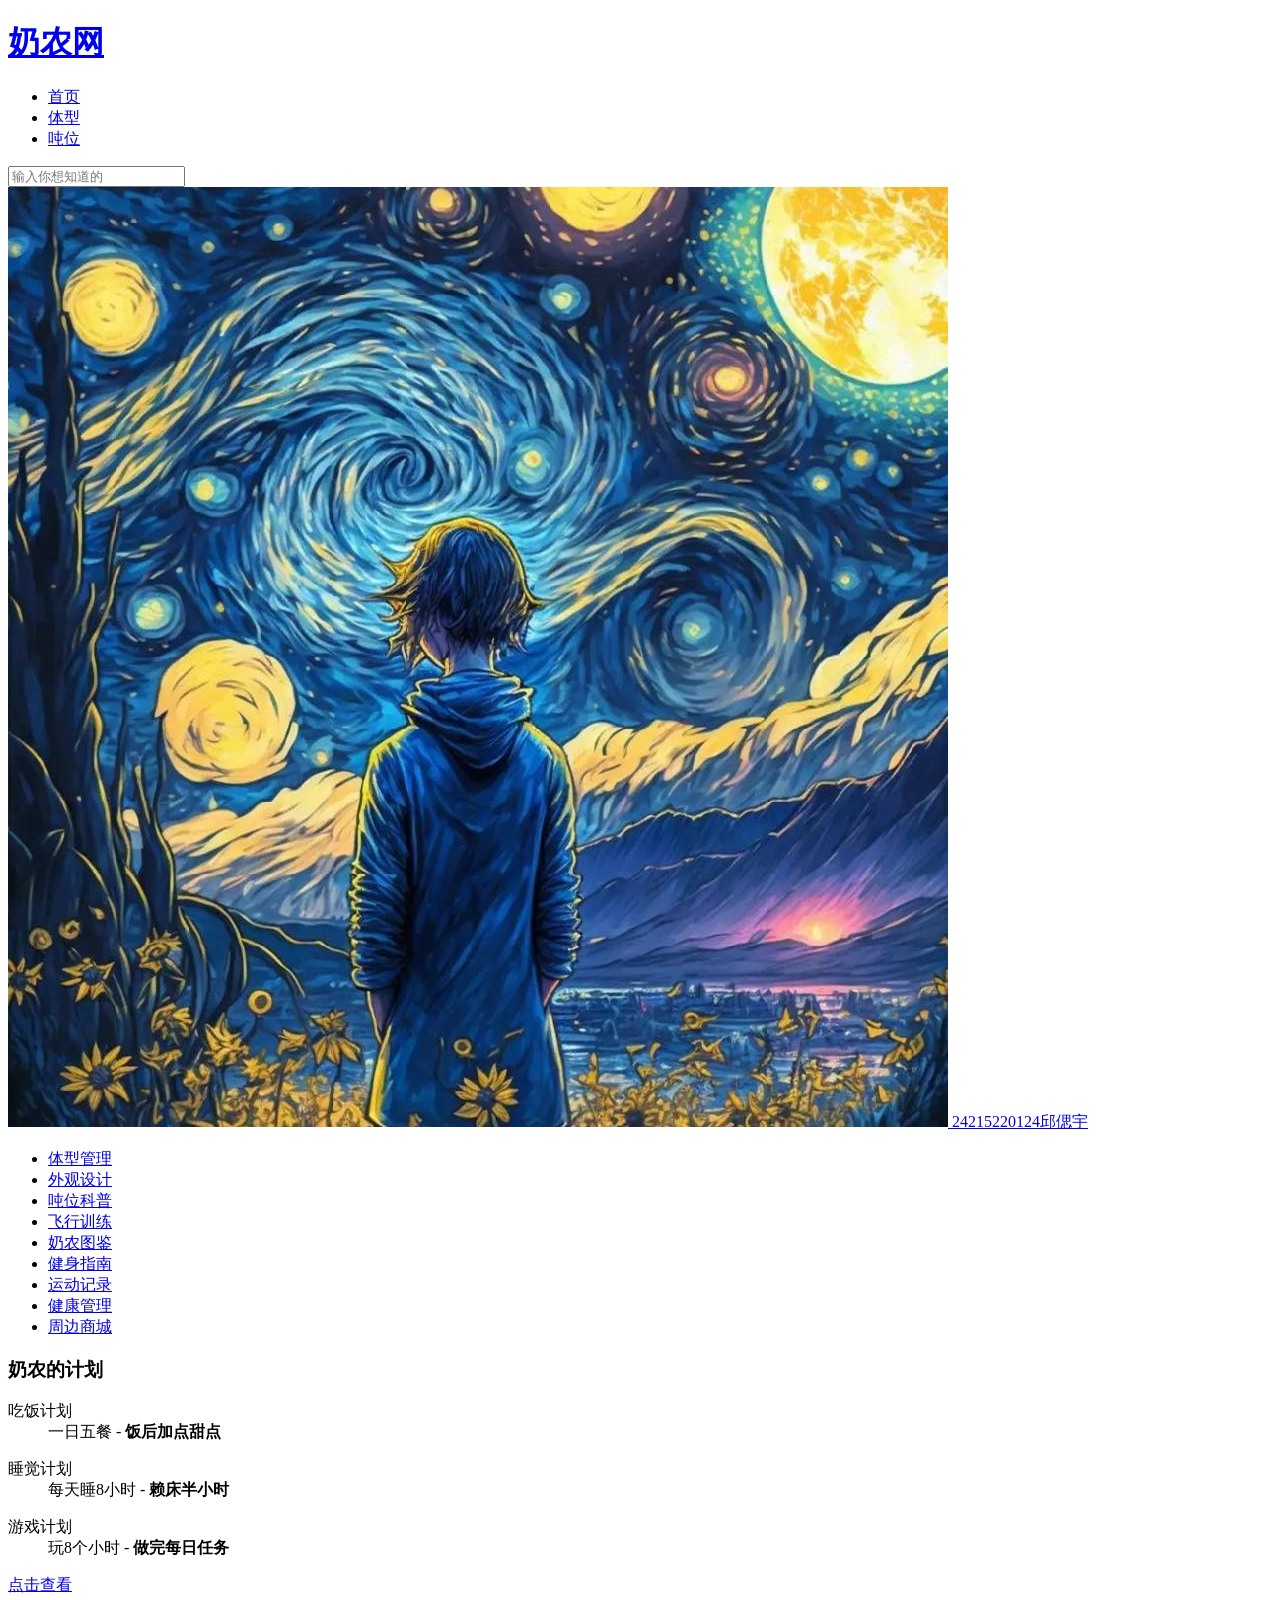
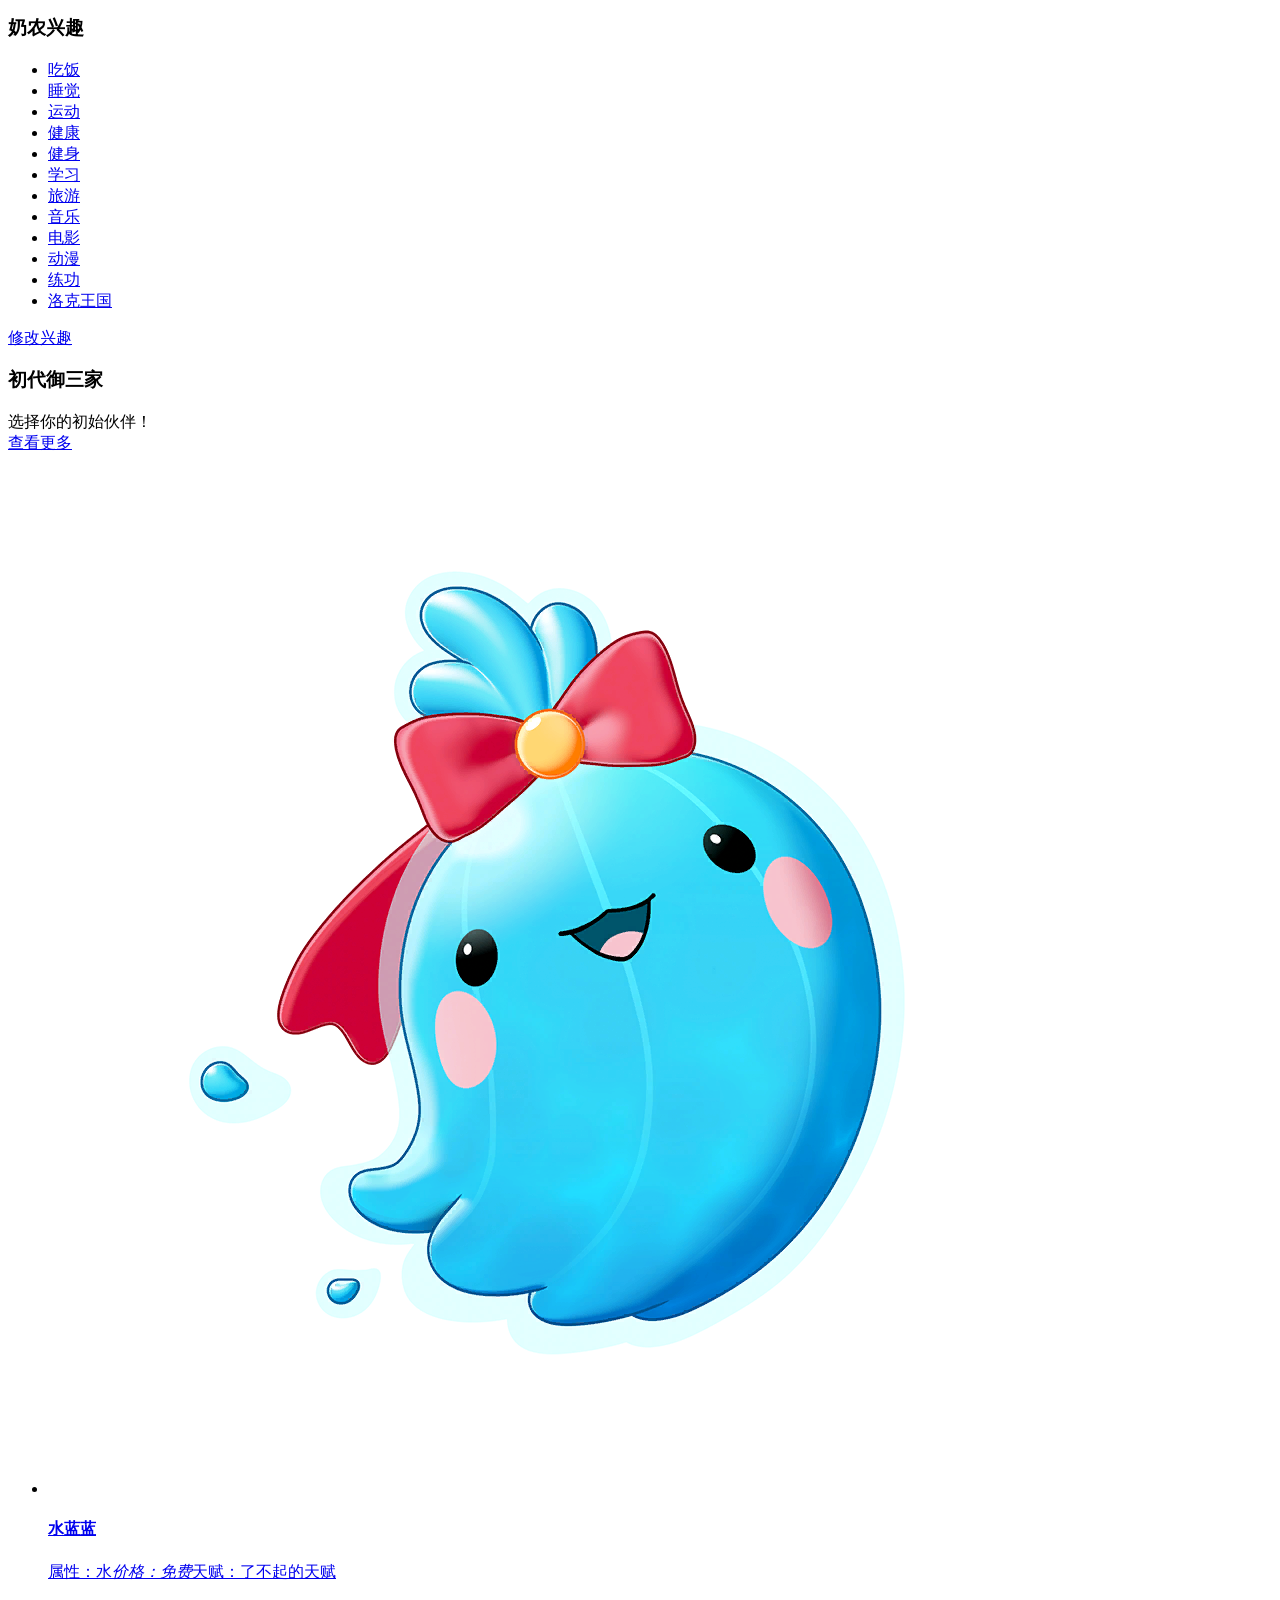
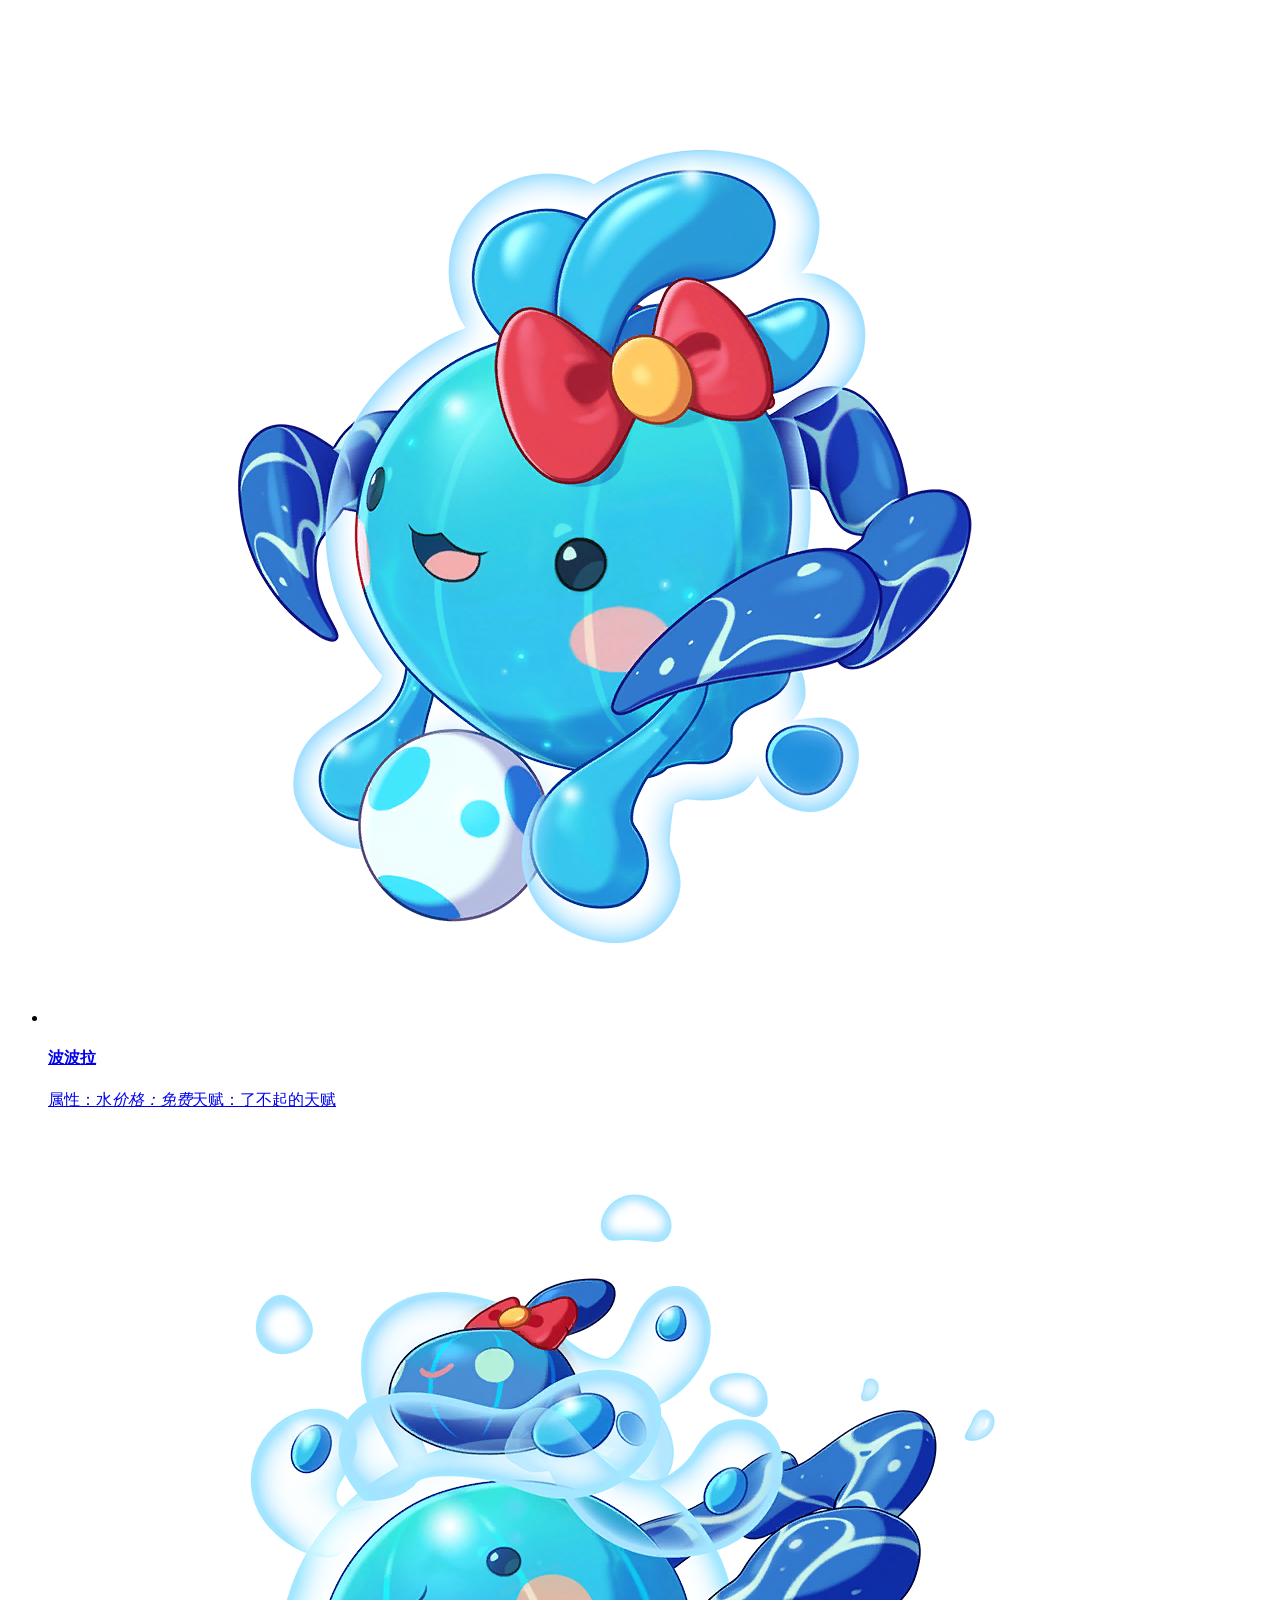
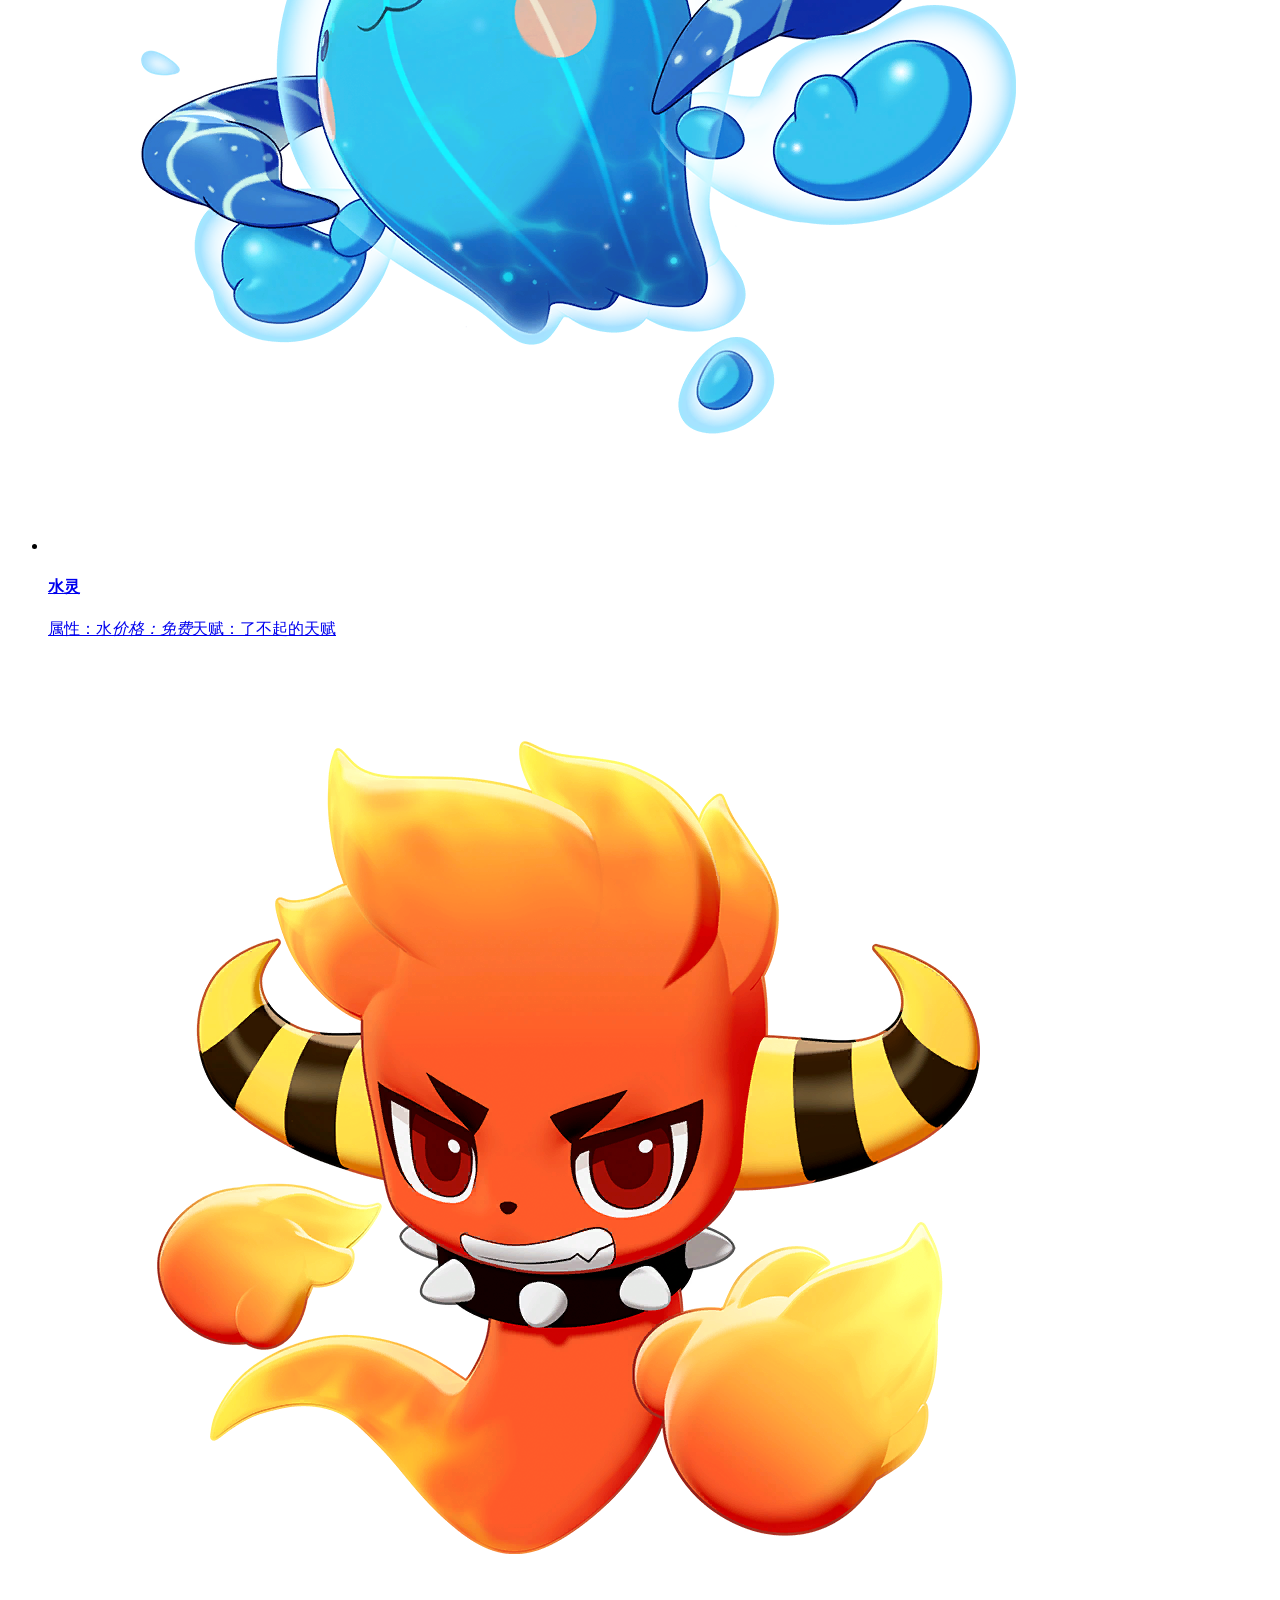
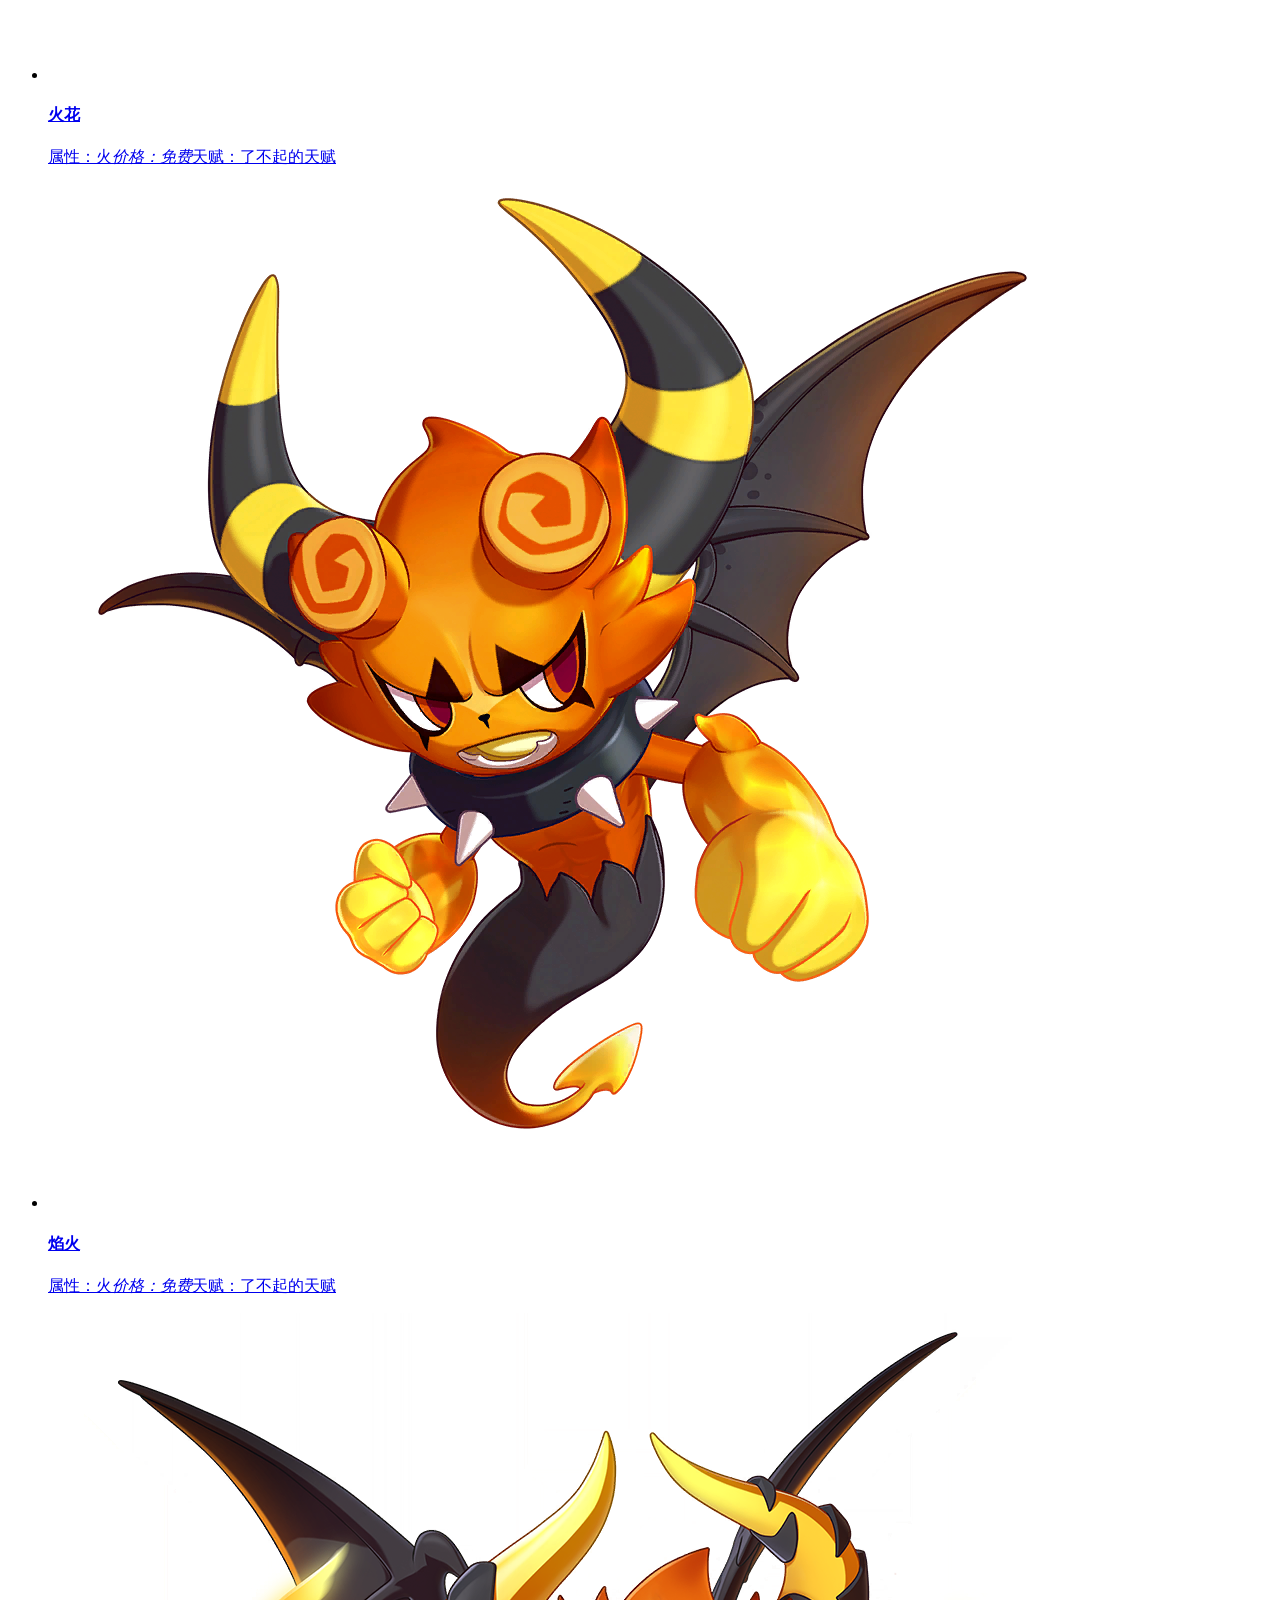
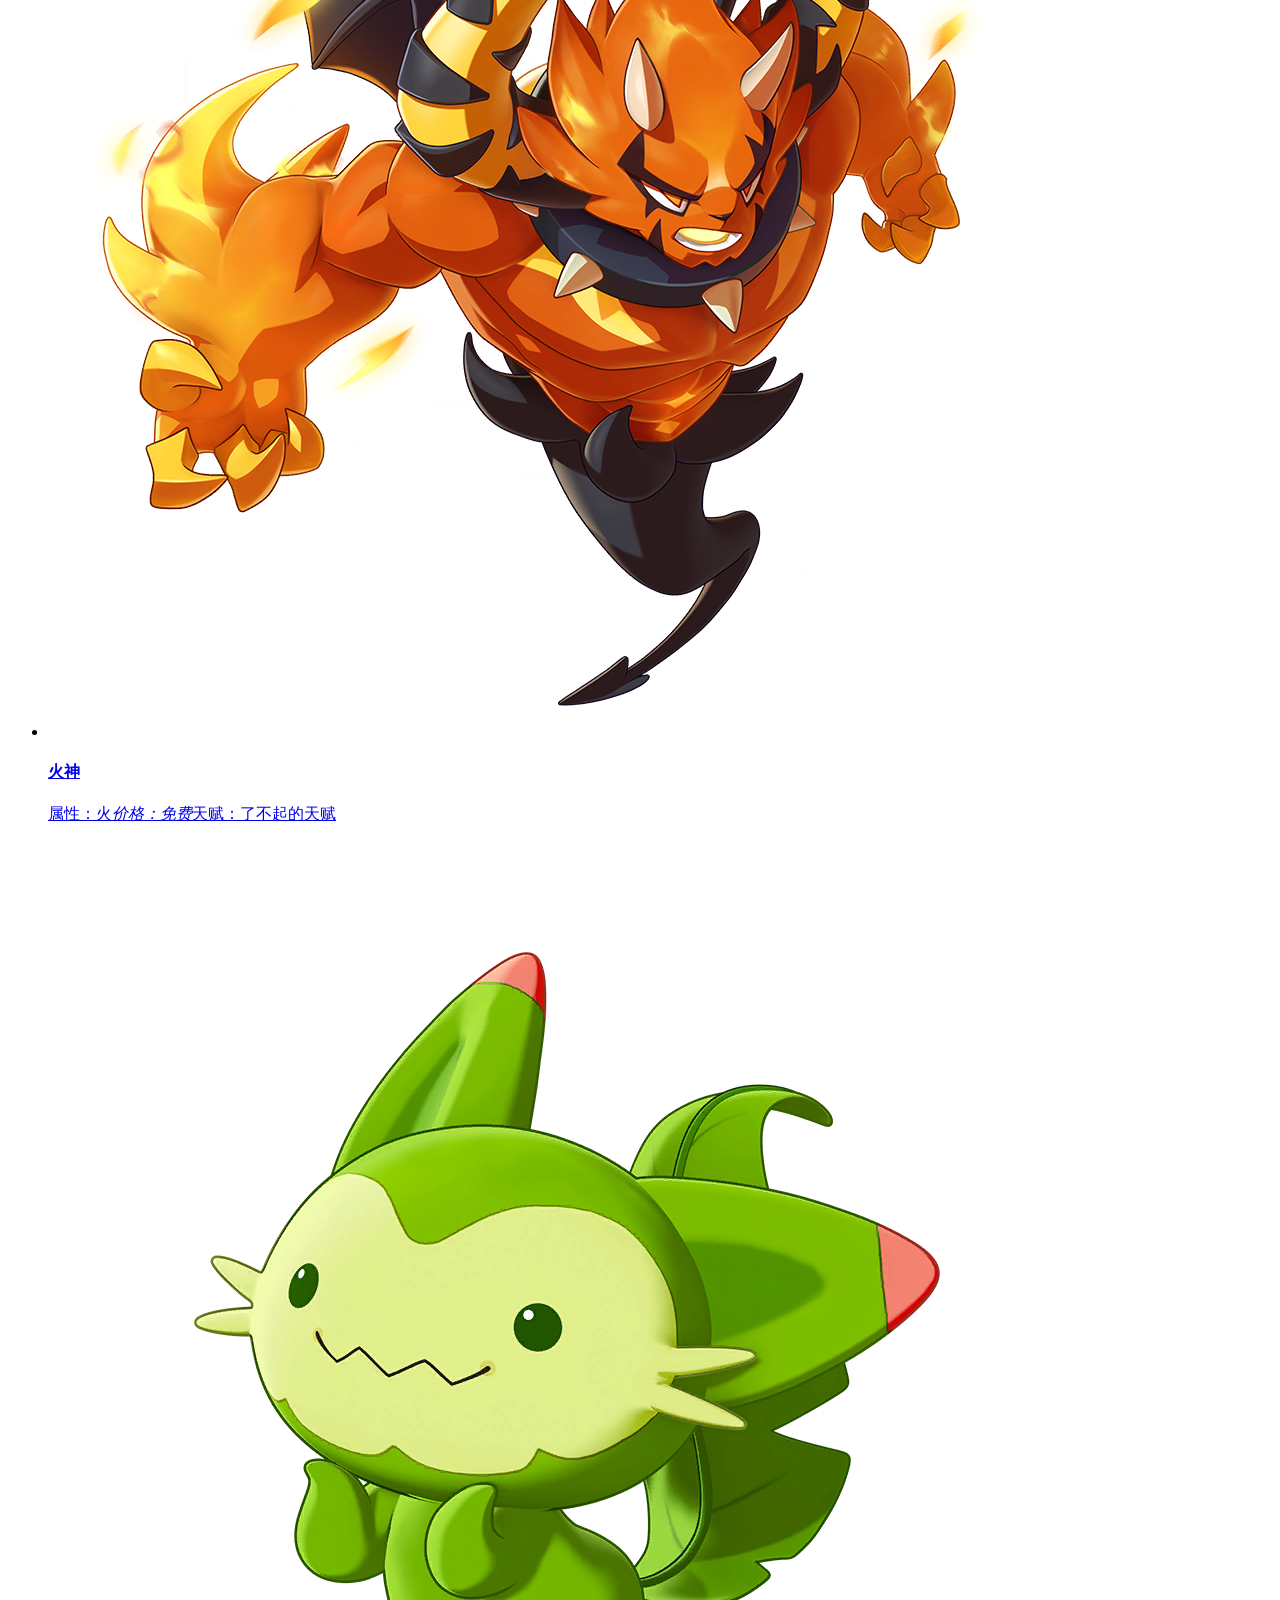
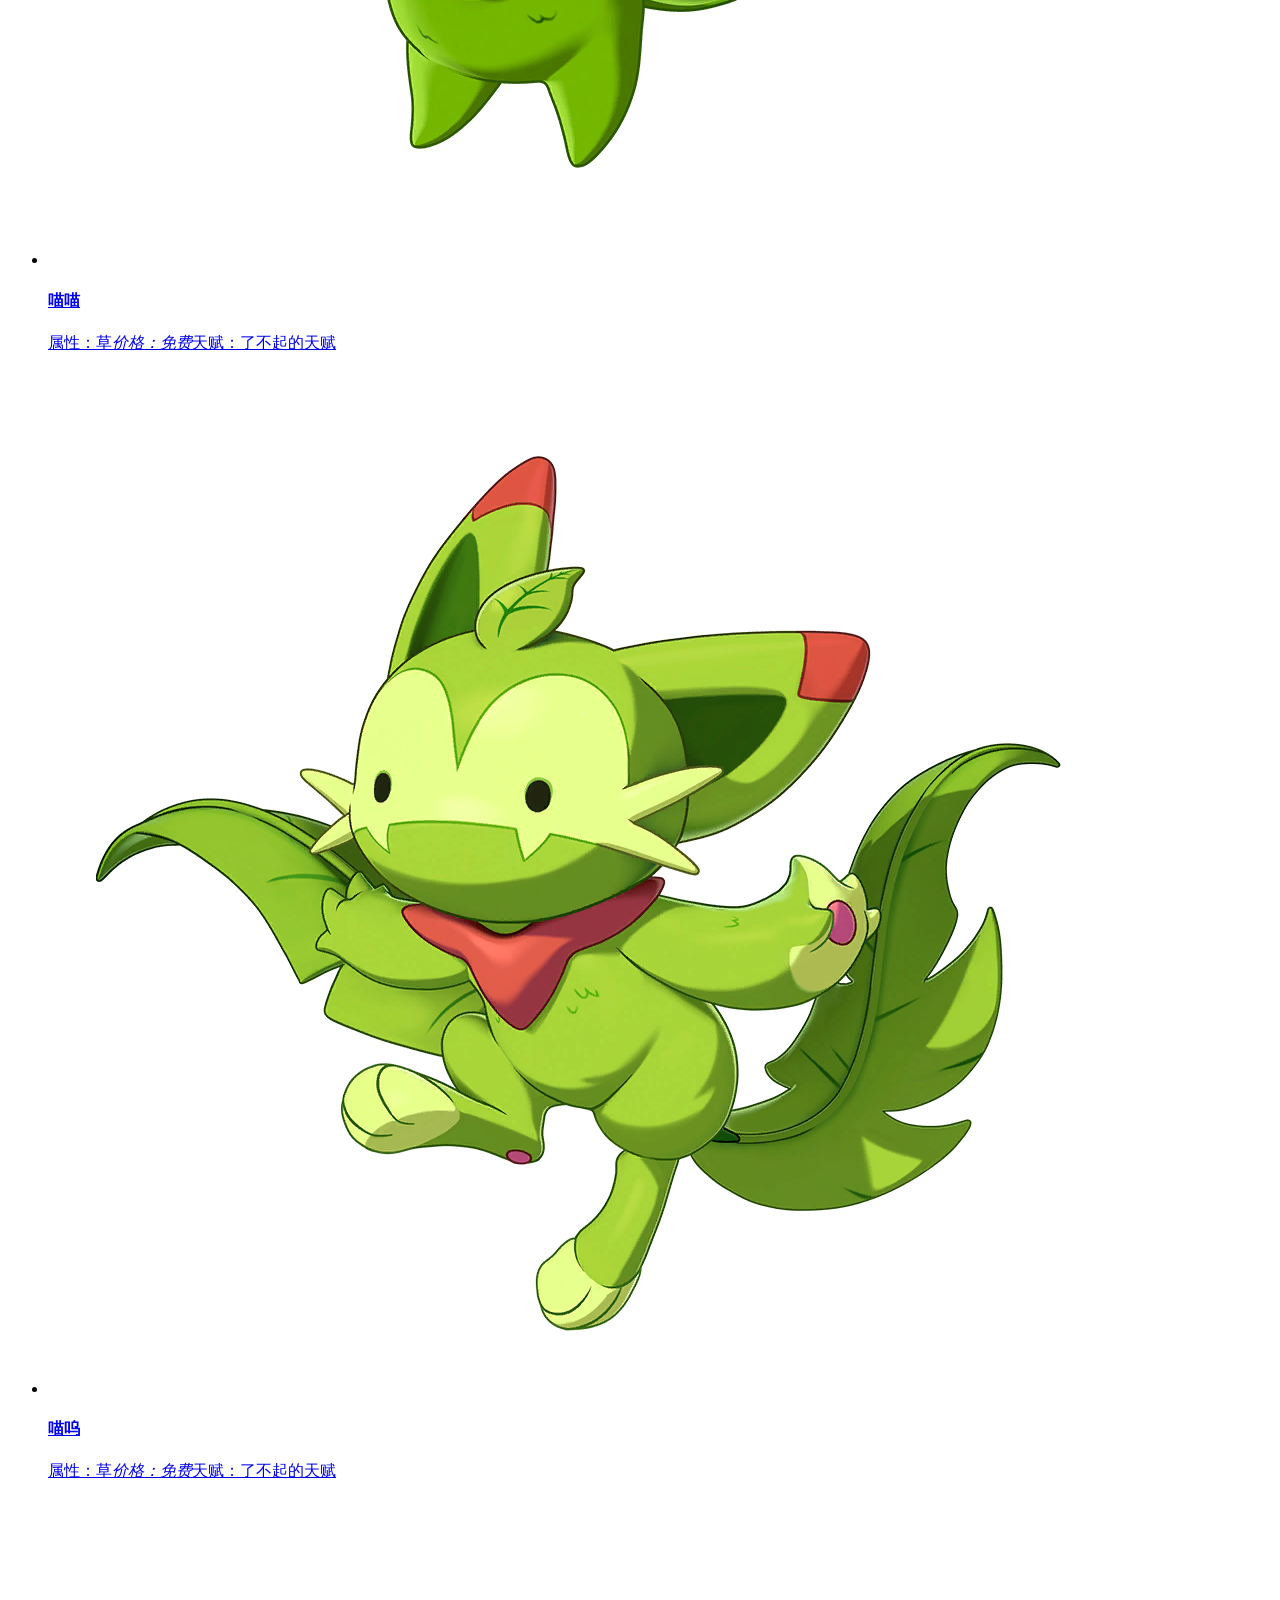
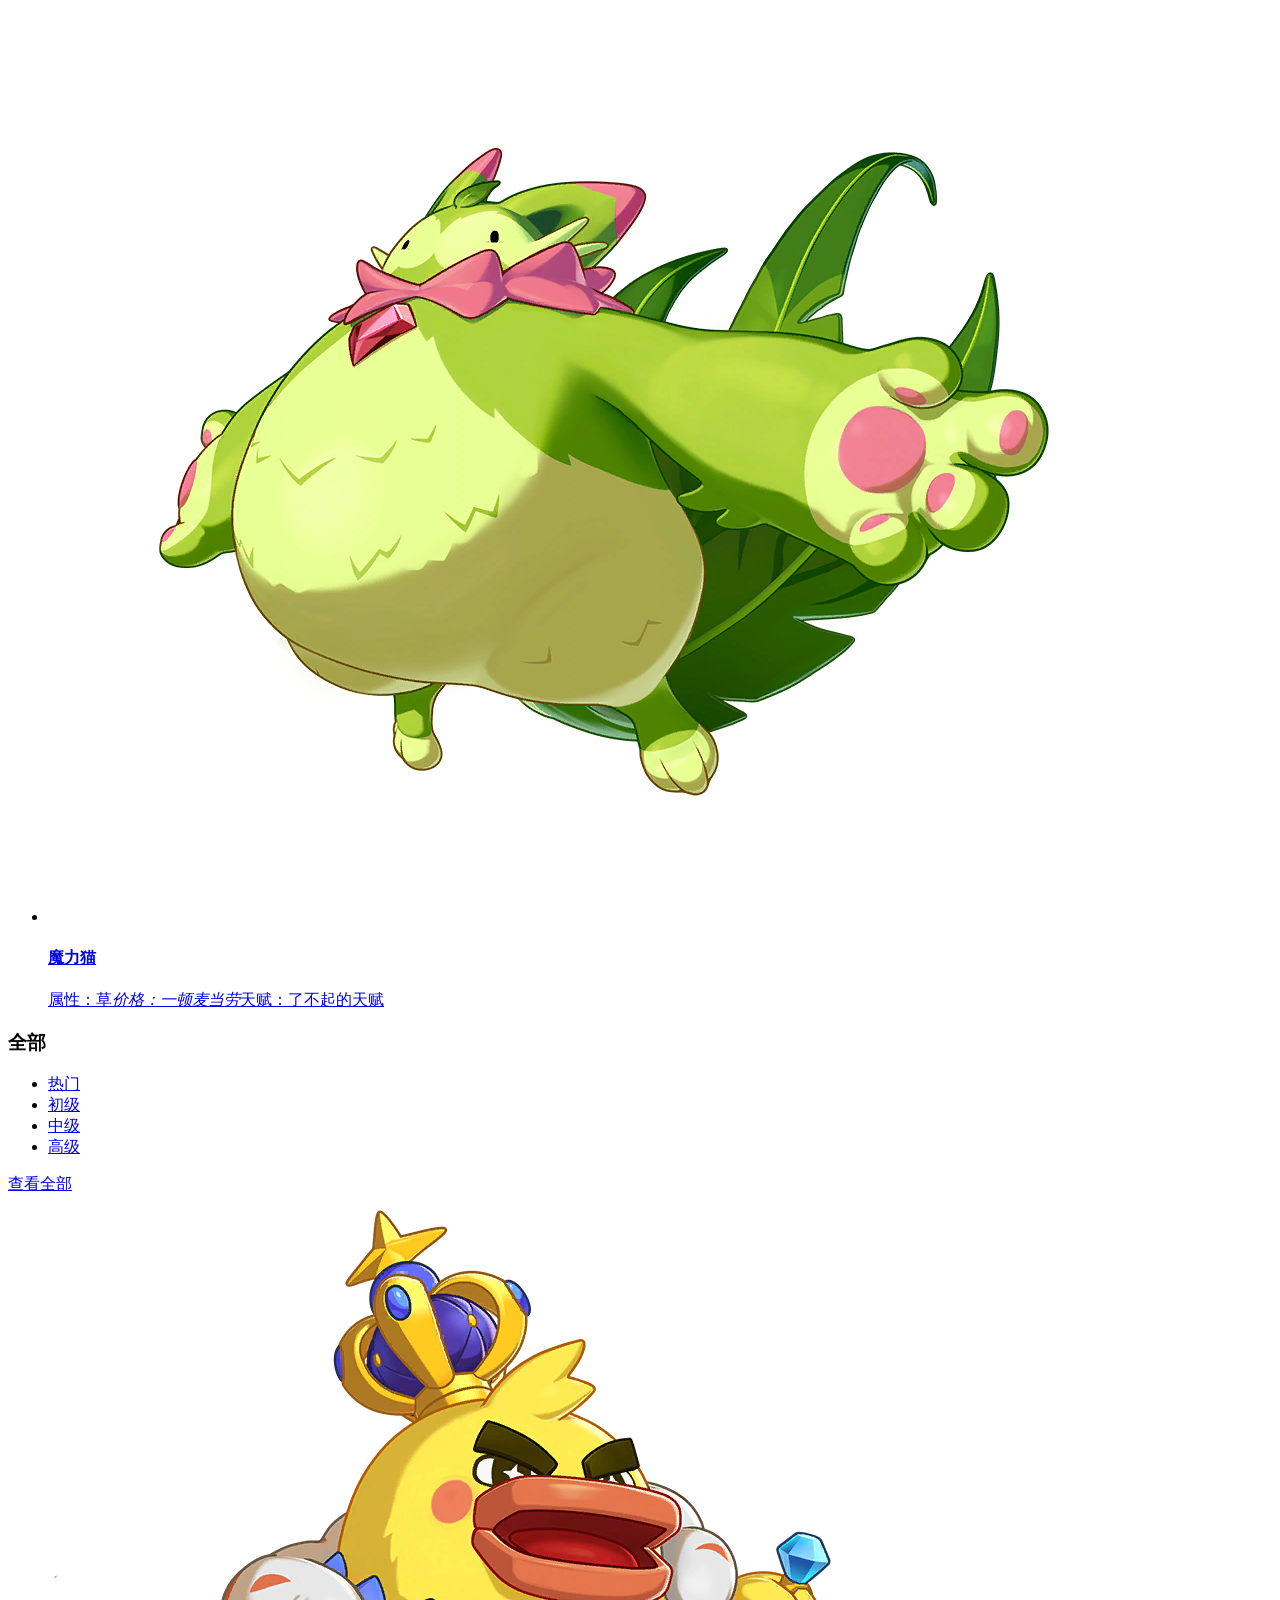
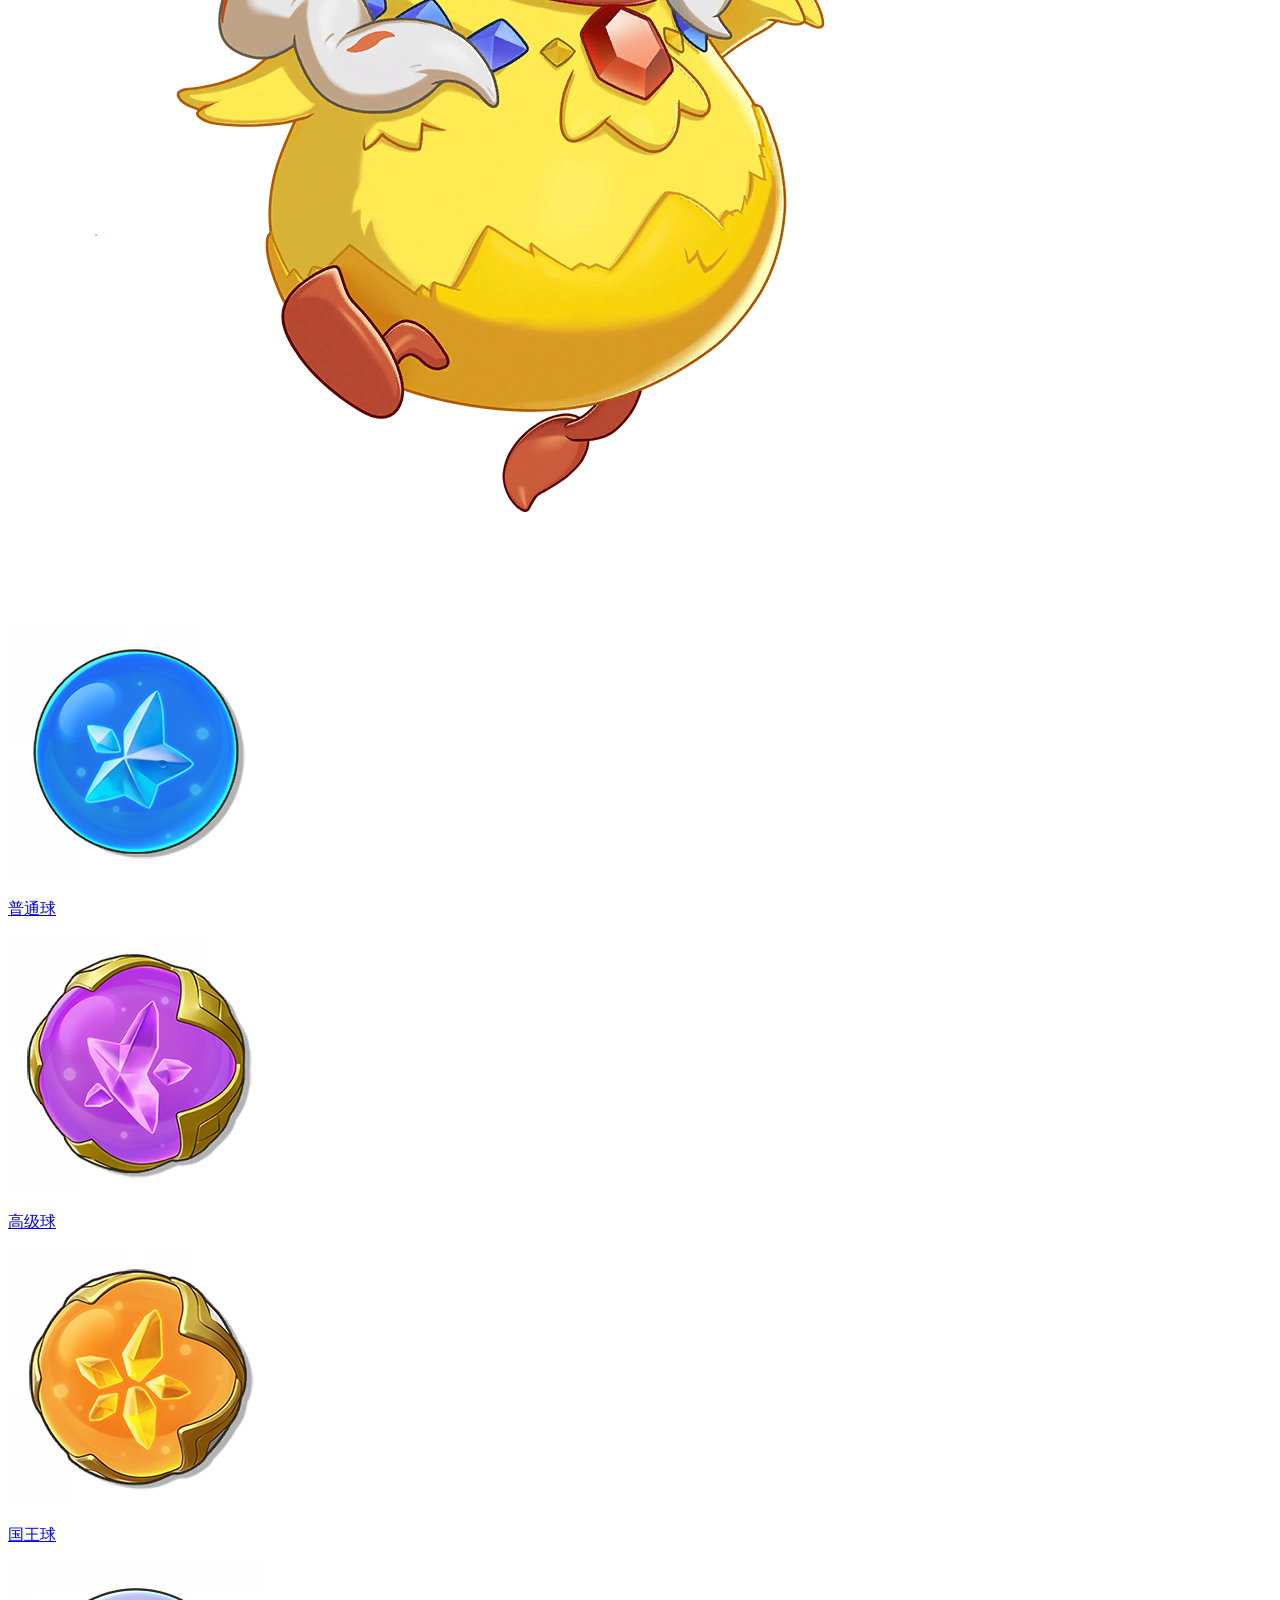
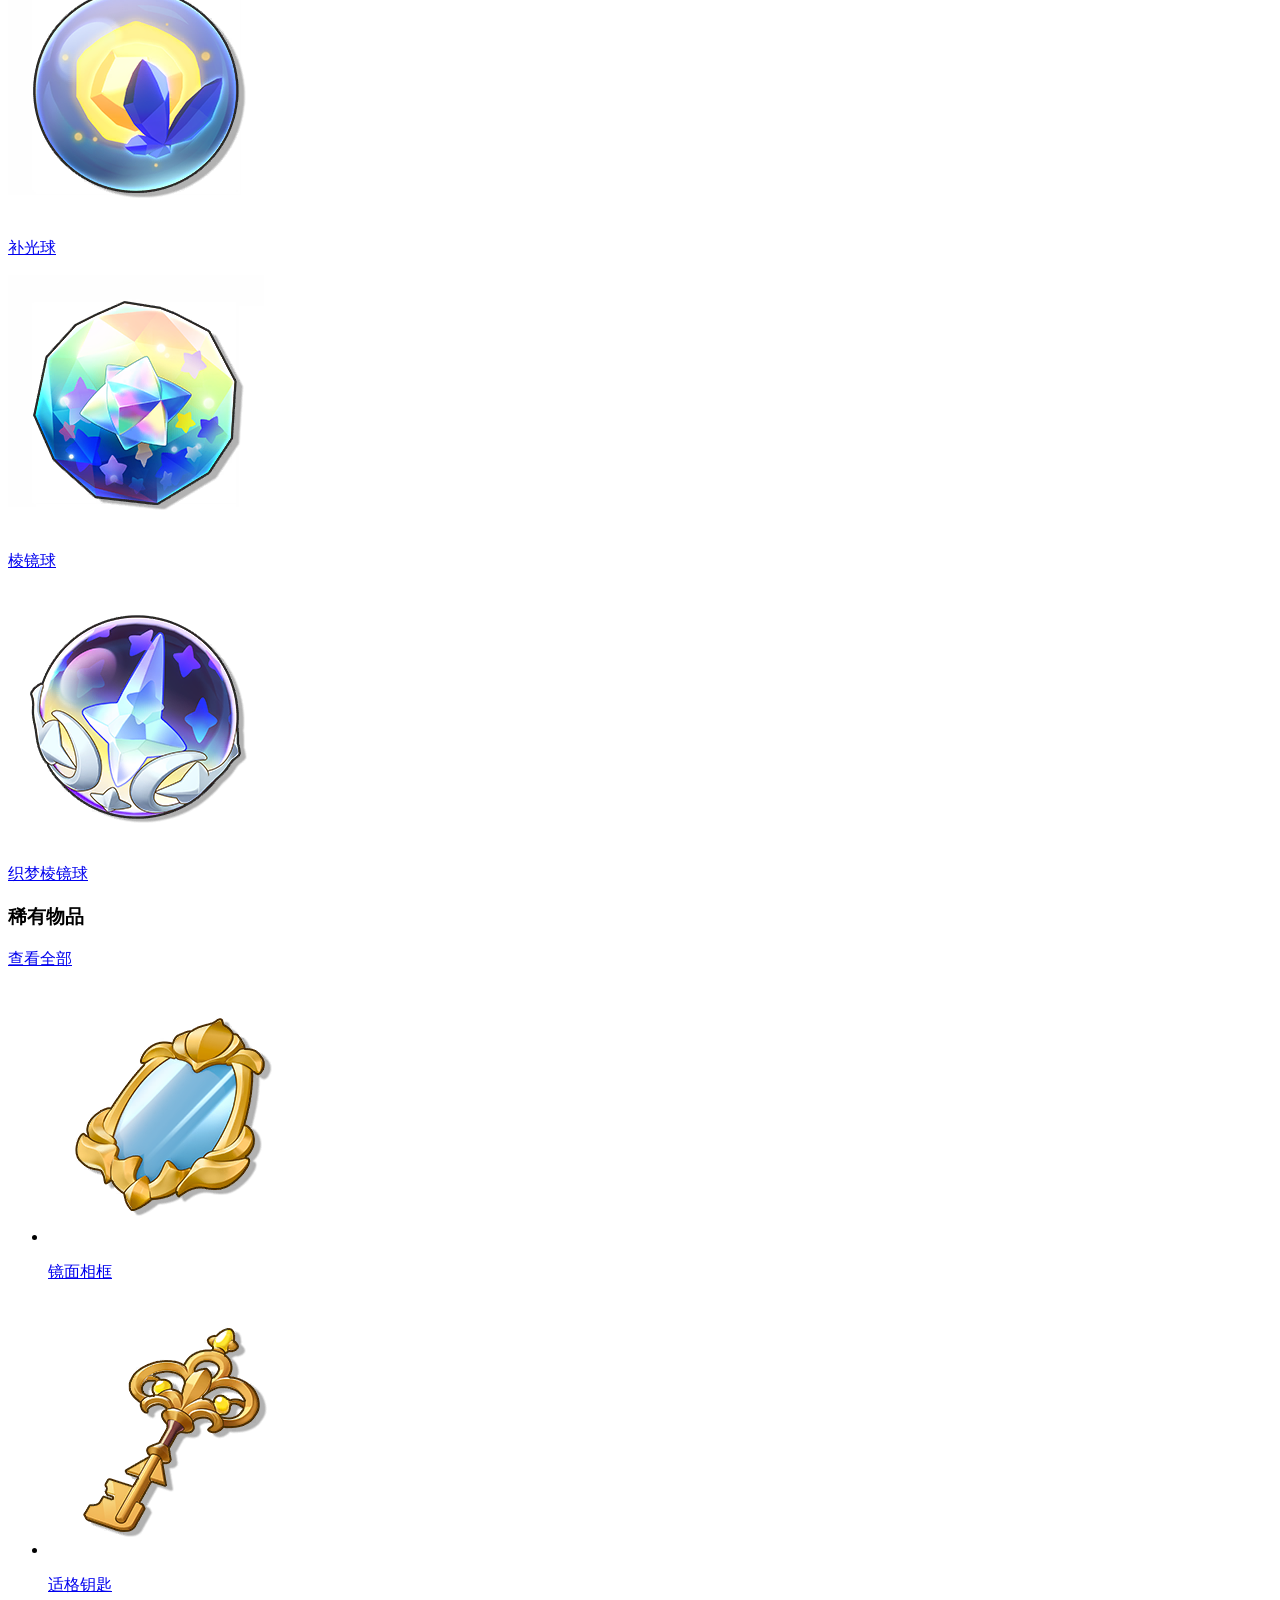
==== commit 363fcd5d: "Update index.html" ====
--- a/index.html
+++ b/index.html
@@ -4,7 +4,7 @@
     <meta charset="UTF-8">
     <meta name="viewport" content="width=device-width, initial-scale=1.0">
     <title>网站</title>
-    <link rel="stylesheet" href="./index.css">
+    <link rel="stylesheet" href="/exp1./index.css">
 </head>
 <body>
     <!-- 头部区域 -->
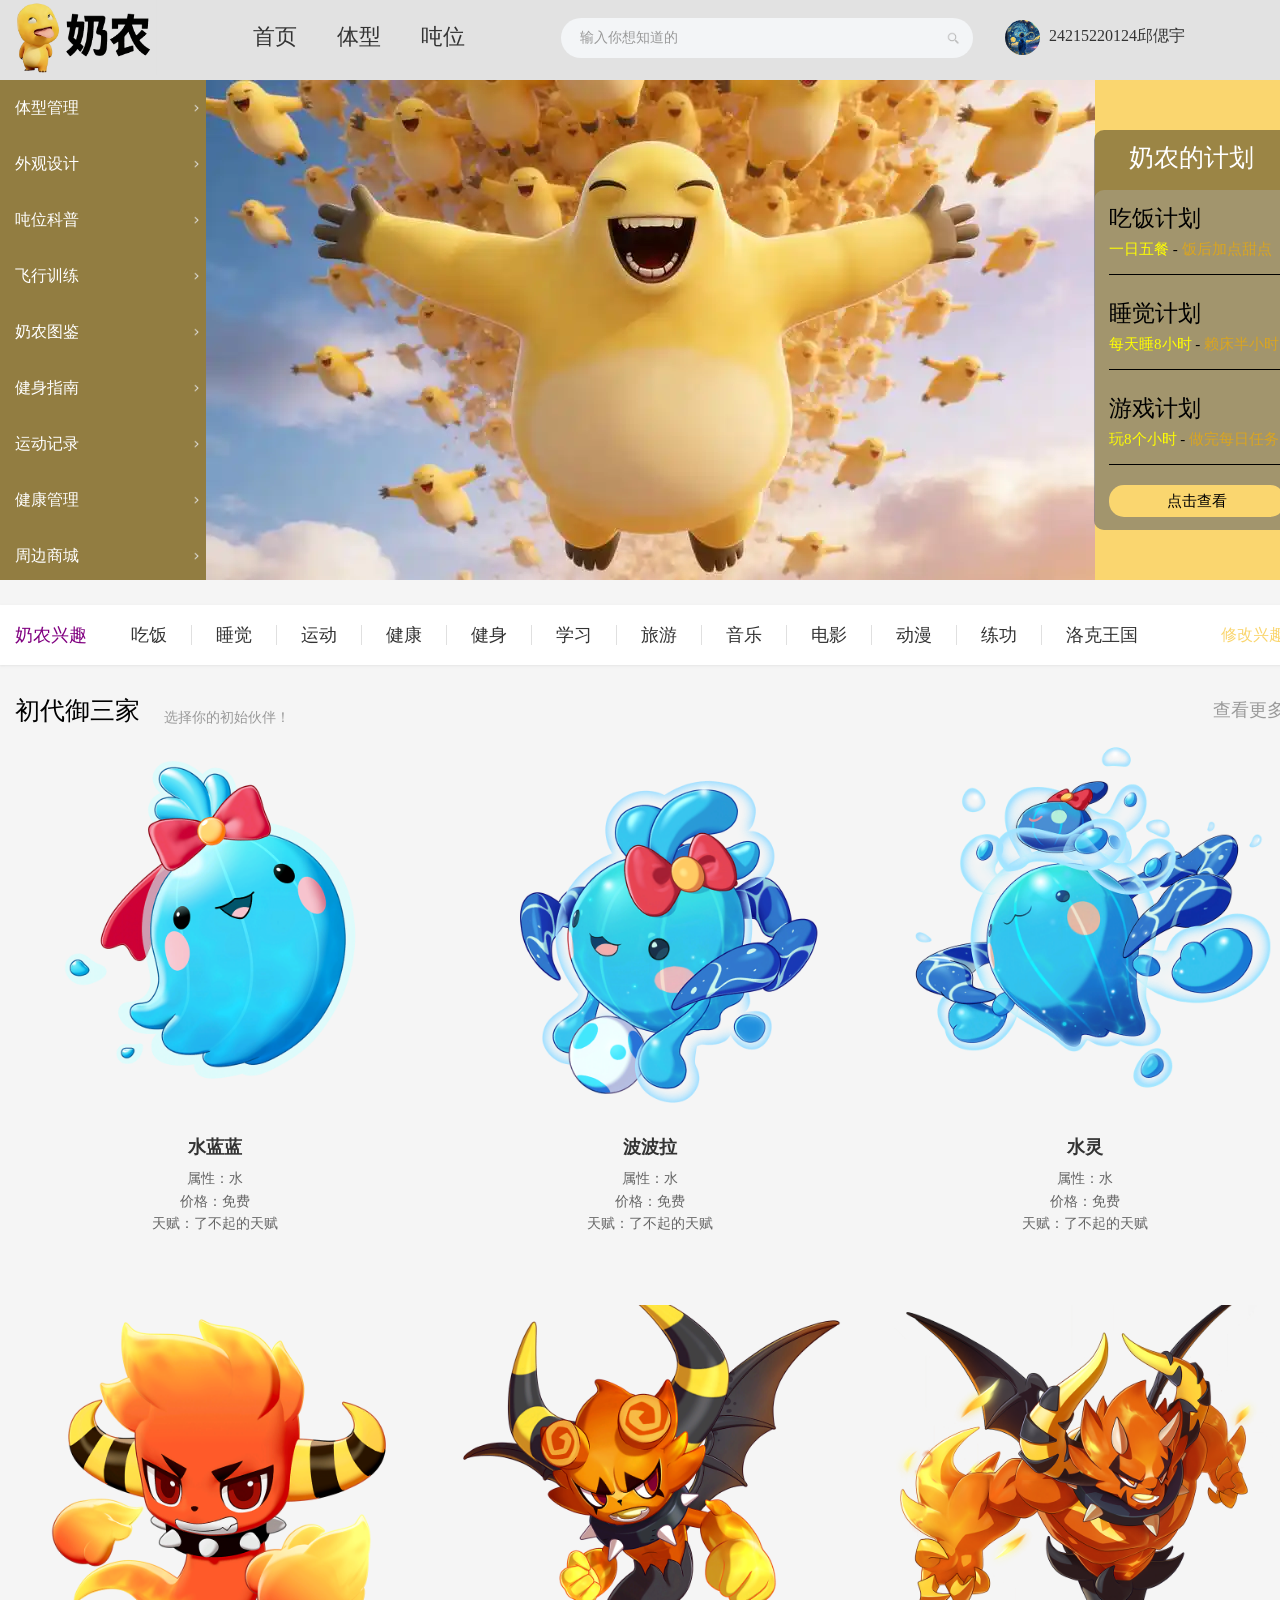
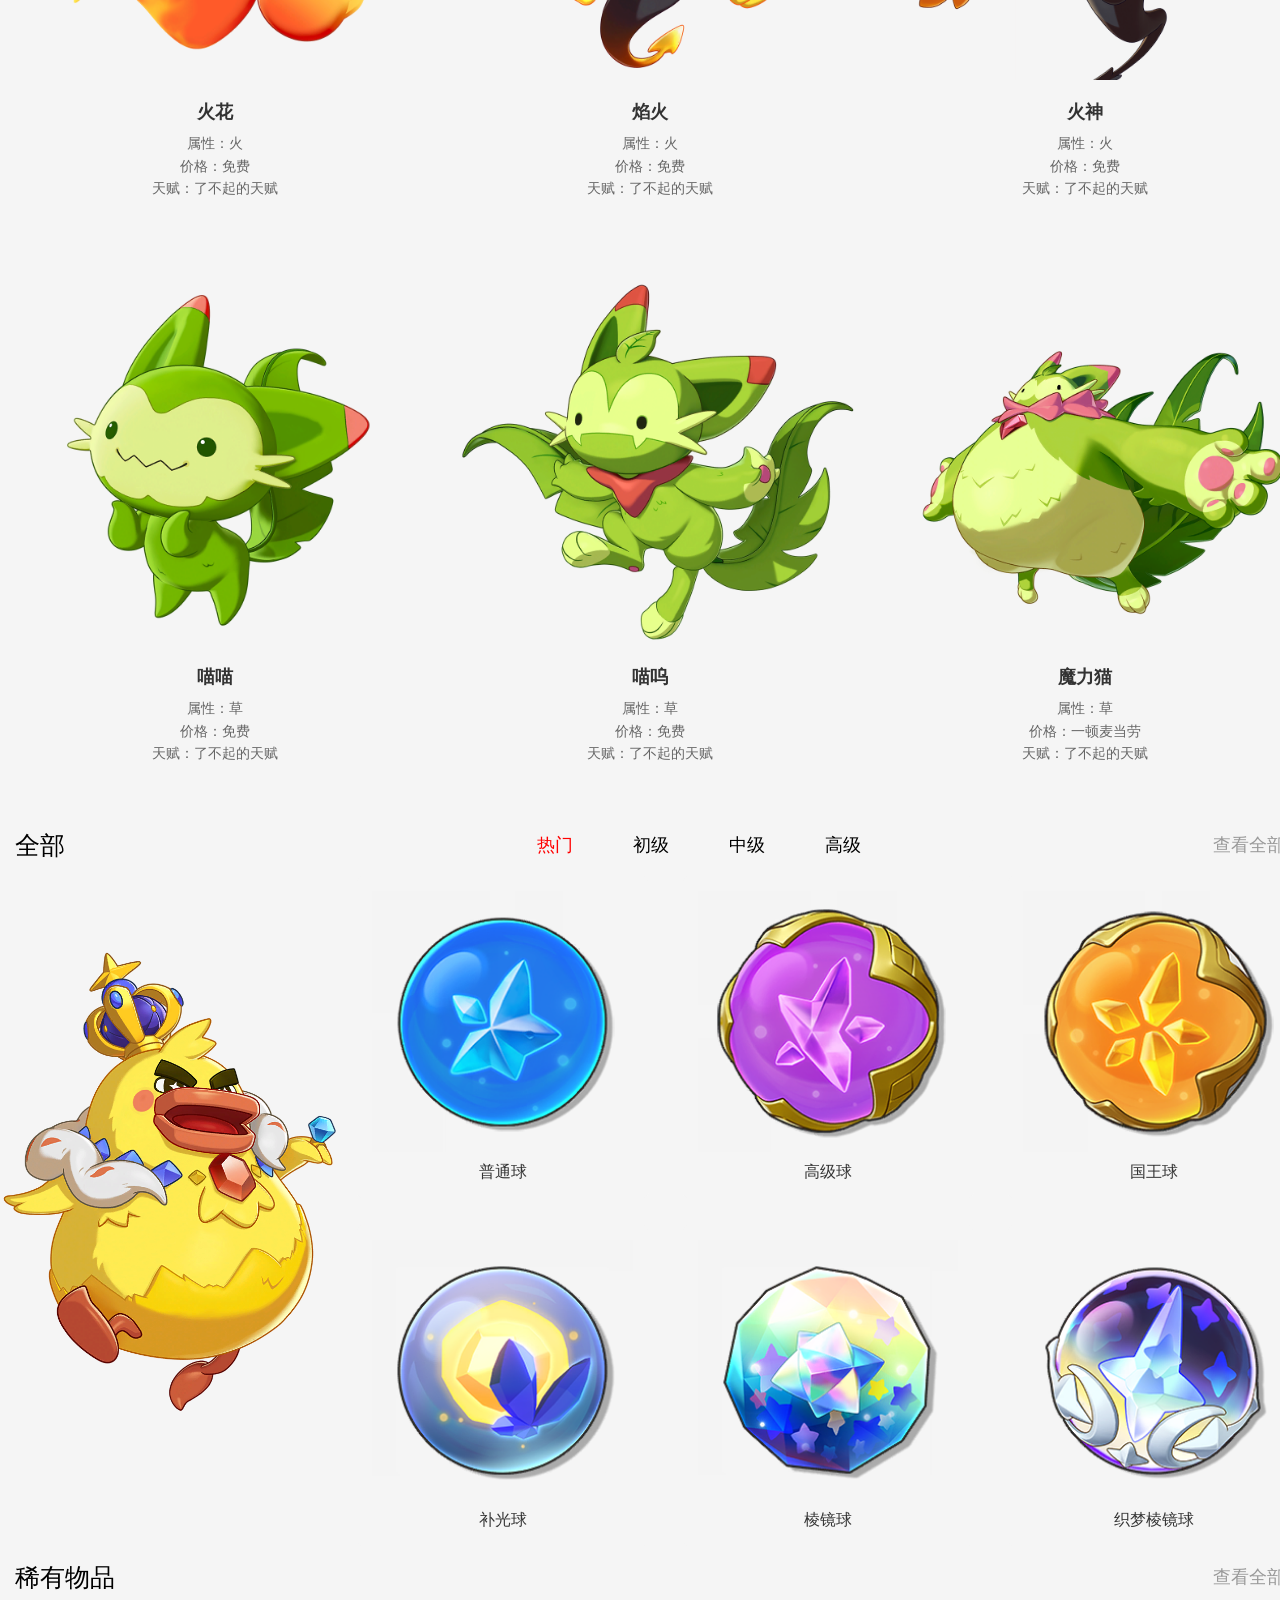
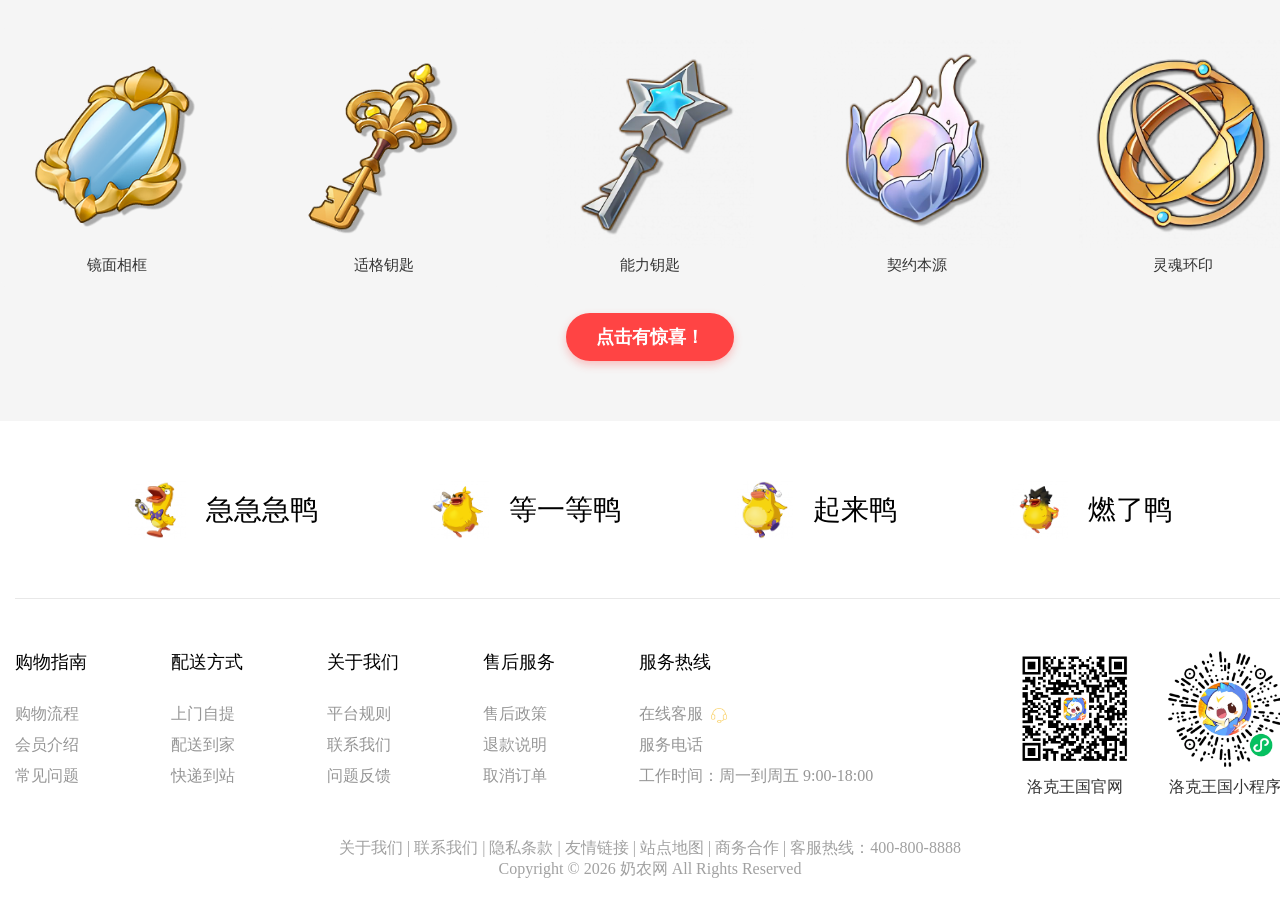
==== commit fa5bce8f: "Add files via upload" ====
--- a/index.html
+++ b/index.html
@@ -3,8 +3,8 @@
 <head>
     <meta charset="UTF-8">
     <meta name="viewport" content="width=device-width, initial-scale=1.0">
-    <title>网站</title>
-    <link rel="stylesheet" href="/exp1./index.css">
+    <title>奶农网</title>
+    <link rel="stylesheet" href="./index.css">
 </head>
 <body>
     <!-- 头部区域 -->
@@ -368,4 +368,4 @@
   </div>
 </div>
 </body>
-</html>
+</html>
--- a/index.css
+++ b/index.css
@@ -0,0 +1,883 @@
+/* 清除列表默认样式 */
+ul{
+    list-style: none;
+    padding-left: 0;
+}
+
+* {
+    margin: 0;
+    padding: 0;
+    list-style: none;
+    text-decoration: none;
+    box-sizing: border-box;
+}
+
+/* 首页样式 */
+.wrapper{
+    margin: 0 auto;
+    width: 1300px;
+}
+
+body{
+    background-color: #F5F5F5;
+}
+
+/* 头部区域 */
+.header{ 
+    /* width: 1510px; */
+    height: 80px;
+    background-color: #E2E2E2;
+}
+
+
+.header .wrapper{
+    display: flex;
+    padding-top: 0px;
+    /* 垂直居中 */
+    align-items: center;
+}
+
+/* logo */
+
+
+.logo {
+  margin-left: 0px; /* 往左移，数字越小越靠左，可自己改 */
+}
+
+
+
+.logo a {
+    display: block;
+    width: 165px;
+    height: 75px;
+    background-image: url(./images/logo.png);
+    background-size: 95% 100%;
+    font-size: 0;
+}
+
+
+
+/* 导航 */
+.nav{
+    margin-left: 80px;
+}
+
+
+.nav a{
+    text-decoration: none;
+    color: #333;
+}
+
+.nav ul{
+    display: flex;
+}
+
+
+.nav li{
+    margin-right: 24px;
+}
+
+
+.nav li a{
+    display: block;
+    padding: 0 8px;
+    line-height: 50px;
+    /* 字体大小 */
+    font-size: 22px;
+    /* 字体加粗 */
+    font-weight: 400;
+    border-bottom: 2px solid transparent;
+}
+
+.nav li .active {
+    border-bottom: 2px solid blueviolet;
+    text-decoration: none !important;
+}
+.nav li a:hover {
+    border-bottom: 2px solid blueviolet;
+    text-decoration: none !important;
+    color: blueviolet;
+}
+
+
+/* 搜索 */
+.search{ 
+    display: flex;
+    align-items: center;
+    margin-left: 64px;
+    padding-left: 19px;
+    padding-right: 12px;
+    width: 412px;
+    height: 40px;
+    background-color: #f3f5f7;
+    border-radius: 20px;
+}
+
+
+.search input{
+    flex: 1;
+    border: none;
+    background-color: transparent;
+    /* 去掉表单控件的焦点框 */
+    outline: none;
+}
+
+/* ::placeholder选中就是placeholder 属性文字样式 */
+.search input::placeholder{
+    font-size: 14px;
+    color: #999;
+}
+
+.search a{
+    align-self:center ;
+    display: block;
+    width: 16px;
+    height: 16px;
+    background-image: url(./images/放大镜.jpg);
+    /* 新增：让图片完整适配容器，不变形 */
+    background-size: contain; 
+    /* 新增：禁止图片重复 */
+    background-repeat: no-repeat; 
+    /* 新增：图片居中 */
+    background-position: center; 
+    /* 新增：隐藏a标签内的文字，避免占位符 */
+    text-indent: -9999px;
+}
+
+
+/* 用户 */
+.user{
+    margin-left: 32px;
+    /* 让头像和名字在同一行，垂直居中 */
+    display: flex;
+    align-items: center;
+    gap: 8px; /* 头像和名字之间的空隙，可改 */
+}
+
+
+.user a {
+  /* 去掉名字的下划线！关键 */
+  text-decoration: none;
+  color: #333; /* 统一文字颜色 */
+  /* 强制文字不换行 */
+  white-space: nowrap;
+}
+
+
+
+.user img {
+    /* vertical-align 行内块和行内垂直方向对齐方式 */
+    vertical-align: middle;
+    width: 35px;   /* 头像宽度，可改大小 */
+    height: 35px;  /* 头像高度，和宽度一样 */
+    border-radius: 50%; /* 可选：变圆形，更美观 */
+    object-fit: cover;  /* 防止图片变形 */
+    margin-right: 5px;
+}
+
+
+.user span {    
+    font-size: 16px;
+}
+
+
+
+/* banner 区域 */
+.banner {
+    height: 500px;
+    background-color: #FAD66F;
+    position: relative; /* 必须有，作为left定位基准 */
+
+}
+
+
+.banner .wrapper{ 
+    /*让 wrapper 变成 flex，左右排列 */
+    /* display: flex;
+    justify-content: space-between;
+    align-items: center;  */
+    /* 垂直居中 */
+    height: 100%;
+    width: 1300px; /* 和你头部 wrapper 宽度一致！关键！ */
+    margin: 0 auto; /* 居中 */
+    background-image: url(./images/飞翔.png);
+    background-repeat: no-repeat;
+    background-position: center; /* 图片居中 */
+    /* 不要 cover！保持图片原大小 */
+     position: relative; 
+     /* 让left/right定位 */
+}
+
+
+
+/* 侧导航 */
+
+/* 左边按钮：左上角 */
+.banner .left {
+    position: absolute;
+    top: 0;
+    left: 0;
+    width: 206px;
+    height: 500px;
+    background-color: rgba(0,0,0,0.42);
+    padding: 0;
+    margin: 0; /* 彻底清除外边距 */
+    font-size: 24px;
+    color: #fff; /* 白色文字，在黑框上可见 */
+}
+
+
+.banner .left a {
+    display: block;
+    height: 56px;
+    line-height: 55px; 
+    /* 行高=高度，文字垂直居中 */
+    padding-left: 15px;  
+    /* 文字左边留空 */
+    padding-right: 35px; 
+    /* 给箭头留足靠右的空间 */
+    margin: 0; 
+    /* 彻底清除默认外边距 */
+    text-align: left;
+    text-decoration: none;
+    color: #fff;
+    font-size: 16px;
+    /* 核心修复：缩小箭头+靠右 */
+    background: url(./images/箭头.jpg) no-repeat right center / 20px auto;
+}
+
+
+.banner .left ul {
+    margin: 0; /* 清除ul默认的顶部外边距！ */
+    padding: 0;
+}
+
+
+.banner .left a:hover {
+    color: yellow;
+    background-image: url(./images/箭头-hover.jpg) no-repeat right center / 20px auto;
+}
+
+
+
+
+
+
+/* 右边按钮：计划表 */
+.banner .right {
+    position: absolute;
+    margin-top: 50px;
+    right: 0;
+    font-size: 14px;
+    background-color: rgba(0, 0, 0, 0.38);
+    width: 206px;
+    height: 400px;
+    border-radius: 10px;
+    padding: 0; /* 彻底去掉 padding，防止背景色溢出 */
+}
+
+.banner .right h3{
+    margin-left: 35px;
+    /* margin-top: 20px; */
+    height: 60px;
+    line-height: 55px;
+    font-size: 25px;
+    color: white;
+    font-weight:300;
+}
+
+.banner .right .content{
+    padding-left: 15px;
+    padding-right: 15px;
+    height: 340px;
+    background-color: rgba(175, 175, 175, 0.38);
+    border-radius: 10px;
+    padding-top: 10px; 
+}
+
+.banner .right .content dl{
+    margin-bottom: 20px; 
+    padding-bottom: 15px;  
+    border-bottom: 1px solid #000;
+}
+
+.banner .right .content dt{
+    margin-bottom: 6px;
+    font-size: 23px;
+    line-height: 38px;
+}
+
+.banner .right .content dd{
+    margin-bottom: 5px;
+    font-size: 15px; /* 统一字号，更美观 */
+    line-height: 10px; /* 和dt行高一致，垂直对齐 */
+    text-align: left; 
+    margin-left: 0; 
+}
+
+.banner .right .content span{
+    color: yellow;
+}
+
+.banner .right .content strong{
+    color: goldenrod;
+    font-weight: 400;
+}
+
+.banner .right .content a{
+    display: block;
+    height: 32px;
+    color: black;
+    background-color: #FAD66F;
+    text-align: center;
+    line-height: 32px;
+    border-radius: 15px;
+    /* 去掉a标签的下划线 */
+    text-decoration: none;
+    font-size: 15px;
+}
+
+
+.banner .right .content a:hover {
+    background-color: #FFC107;
+    color: white;
+}
+
+
+
+
+
+
+/* 推荐区域 推荐的东西 */
+.recommend {
+    display: flex;
+    /* 核心：垂直居中 + 两端对齐 */
+    align-items: center;
+    justify-content: space-between;
+    margin-top: 25px;
+    /* 左右各留15px边距，不贴死 */
+    padding: 0 15px;
+    height: 60px;
+    background-color: #fff;
+    box-shadow: 0px 1px 2px 0px rgba(211,211,211,0.5);
+    width: 1300px;
+    margin-left: auto;
+    margin-right: auto;
+    box-sizing: border-box;
+}
+
+.recommend h3{
+    font-size: 18px;
+    color: purple;
+    font-weight: 400;
+    /* 清除h3默认上下边距，避免错位 */
+    margin: 0;
+}
+
+.recommend ul{
+    flex: 1;
+    display: flex;
+    /* 让ul内的链接和标题垂直居中 */
+    align-items: center;
+    /* 清除ul默认边距 */
+    margin: 0;
+    padding: 0;
+    list-style: none;
+    /* 给标题和链接之间加间距 */
+    margin-left: 20px;
+}
+
+.recommend ul li a {
+    padding: 0 24px;
+    border-right: 1px solid #e0e0e0;
+    font-size: 18px;
+    /* 去掉a标签下划线 */
+    text-decoration: none;
+    color: #333;
+    line-height: 60px;
+}
+
+.recommend ul li:last-child a {
+    border-right: 0;
+}
+
+.recommend ul li a:hover {
+    color: #FAD66F;
+}
+
+.recommend .modify{
+    font-size: 16px;
+    color: #FAD66F;
+    /* 去掉下划线 */
+    text-decoration: none;
+}
+
+.recommend .modify:hover {
+    color: #ffb700;
+}
+
+
+/* 洛克王国 */
+.course {
+    margin-top: 15px;
+}
+
+
+.hd {
+    display: flex;
+    justify-content: space-between;
+    align-items: center;
+    height: 60px;
+    padding: 0 15px; 
+    box-sizing: border-box;
+}
+
+/* 核心：左侧用flex水平排列，大字+小字在同一行 */
+.hd-left {
+  display: inline-block;
+  position: relative;
+}
+
+.hd h3 {
+  margin: 0;
+  font-size: 25px;
+  font-weight: 400;
+}
+
+/* 只动这个小字！标题完全不动！ */
+.hd .sub-title {
+  position: absolute;
+  right: -150px;    /* 去标题右下角 */
+  bottom: 0;        /* 贴着底部 */
+  font-size: 14px;
+  color: #999;
+  white-space: nowrap;
+}
+
+.hd .more {
+    font-size: 18px;
+    color: #999;
+    text-decoration: none;
+}
+
+
+/* 初代御三家 */
+.course .bd {
+    display: block;
+    width: 1300px;
+    margin: 0 auto;
+}
+
+.bd ul {
+    display: flex;
+    flex-wrap: wrap;
+    /* 核心：把 space-between 改成 center，卡片自动居中 */
+    justify-content: center;
+    /* 给卡片之间加上固定间距，替代原来的两端对齐 */
+    gap: 20px;
+    margin: 0 auto; /* 整个列表居中 */
+    list-style: none;
+}
+
+.bd li {
+    width: 415px;
+    height: 520px;
+    margin-bottom: 25px;
+    background-color: #F5F5F5;
+    /* 删掉边框：border: 1px solid #F5F5F5; 这行直接去掉 */
+    border: none;
+    padding: 0;
+    transition: all 0.3s ease;
+    position: relative;
+    z-index: 1;
+    overflow: hidden;
+}
+
+.bd li:hover {
+    transform: translateY(-5px);
+    box-shadow: 0 8px 16px rgba(0, 0, 0, 0.15);
+    z-index: 10;
+}
+
+.bd li .pic {
+    height: 375px; /* 固定图片高度，保证所有卡片图片区域一致 */
+    width: 100%;
+    overflow: hidden;
+}
+
+.bd li .pic img {
+    width: 100%;
+    height: 100%;
+    object-fit: cover;
+    object-position: center;
+    display: block;
+    /* vertical-align: bottom; */
+}
+
+.bd li .text {
+    height: 130px;
+    background-color: #F5F5F5;
+    margin: 0;
+    padding: 20px; /* 内边距保持不变 */
+    
+    /* 核心：开启 Flex 布局 */
+    display: flex;
+    /* 垂直方向排列（保持换行） */
+    flex-direction: column;
+    /* 核心：水平居中（文字整体往中间靠） */
+    align-items: center;
+    
+    gap: 6px; /* 保持行间距，看着更舒服 */
+    text-align: center; /* 辅助保证文字居中 */
+    overflow: hidden;
+}
+
+.bd li .text h4 {
+    margin: 0 0 4px 0;
+    font-size: 18px;
+    font-weight: 600; /* 加粗更醒目 */
+    color: #333;
+}
+
+.bd li .text p {
+    margin: 0;
+    padding: 0;
+    display: flex;
+    flex-direction: column;
+    gap: 3px;
+    font-size: 14px;
+    color: #666;
+    line-height: 1.4;
+}
+
+/* 去掉a标签默认下划线，统一样式 */
+.bd li a {
+    text-decoration: none;
+    color: inherit;
+    display: block; /* 让a标签撑满整个li，点击整个卡片都能跳转 */
+    height: 100%;
+}
+
+/* .bd li .text p span{
+    color: blue;
+} */
+
+.bd li .text p i{
+    font-style: normal;
+}
+
+
+/* 相关内容 */
+.hd ul {
+    display: flex;
+    margin-left: 180px;
+}
+
+.hd li {
+    margin-right: 60px;
+    font-size: 18px;
+}
+
+.hd li a {
+    text-decoration: none;
+    color: #000;
+    /* 加个过渡，变色更丝滑 */
+    transition: color 0.2s ease;
+}
+
+/* 新增：鼠标 hover 变色 */
+.hd li a:hover {
+    color: #FAD66F; /* 改成你喜欢的颜色，比如和网站主色匹配的黄色/紫色 */
+}
+
+.hd li a.active {
+    color: red;
+}
+
+.hd li a.active {
+    color: red;
+}
+
+
+.bd {
+    display: flex;   
+    justify-content: space-between;
+    width: 1300px;
+    margin: 0 auto;  /* 只加这一句！ */
+}
+
+.bd .left {
+    width: 368px;
+    height: 520px;
+    background-color: #F5F5F5;
+    overflow: hidden;
+    margin-top: 70px;
+}
+
+.bd .left img {
+  width: 100%;
+  height: 100%;
+  object-fit: cover;
+}
+
+.bd .right {
+  width: 75%;
+  display: flex;
+  flex-wrap: wrap;
+  /* 一行 3 个，均匀分布 */
+  justify-content: space-between;
+  gap: 0;
+  row-gap: 25px;
+}
+
+.bd .right .item {
+  /* 一行 3 个专用宽度 */
+  width: 31%;
+  background: #f5f5f5;
+  border: 1px solid #f5f5f5;
+  border-radius: 8px;
+  padding: 15px;
+  text-align: center;
+  transition: all 0.3s ease;
+}
+
+.bd .right .item:hover {
+  transform: translateY(-5px);
+  box-shadow: 0 8px 16px rgba(0,0,0,0.15);
+}
+
+.bd .right .item img {
+  width: 100%;
+  height: auto;
+  object-fit: contain;
+  display: block;
+  margin-bottom: 10px;
+}
+
+.bd .right .item p {
+  font-size: 16px;
+  color: #333;
+  margin: 0;
+}
+
+/* 新增：鼠标 hover 文字变色 */
+.bd .right .item:hover p {
+    color: blueviolet; /* 和导航文字保持同一个颜色，风格统一 */
+}
+
+/* 稀有物品 */
+.rare-list {
+  display: flex;
+  flex-wrap: wrap;
+  justify-content: space-between;
+  row-gap: 25px;
+  padding: 0;
+  margin-top: 20px;
+}
+
+.rare-item {
+  /* 一行 5 个专用宽度 */
+  width: 18%;
+  background: #f5f5f5;
+  border: 1px solid #f5f5f5;
+  border-radius: 8px;
+  padding: 12px;
+  text-align: center;
+  transition: all 0.3s ease;
+}
+
+.rare-item:hover {
+  transform: translateY(-5px);
+  box-shadow: 0 8px 16px rgba(0,0,0,0.15);
+}
+
+.rare-item img {
+  width: 100%;
+  height: auto;
+  object-fit: contain;
+  display: block;
+  margin-bottom: 8px;
+}
+
+.rare-item a {
+  text-decoration: none;
+  color: #333;
+  font-size: 15px;
+}
+
+.rare-item a:hover {
+    color: blueviolet;  /* 鼠标hover变色，和网站风格统一 */
+}
+
+/* 惊喜按钮样式 */
+.surprise-btn {
+    margin: 25px auto; /* 上下留间距，水平居中 */
+    text-align: center; /* 让按钮文字居中 */
+}
+
+.red-btn {
+    display: inline-block; /* 让按钮可以设置宽高 */
+    padding: 12px 30px; /* 按钮内边距，控制大小 */
+    background-color: #ff4444; /* 红色背景 */
+    color: white; /* 白色文字 */
+    font-size: 18px;
+    font-weight: bold;
+    text-decoration: none; /* 去掉下划线 */
+    border-radius: 25px; /* 圆角按钮 */
+    transition: all 0.3s ease; /* 加个过渡动效 */
+    box-shadow: 0 4px 8px rgba(255, 68, 68, 0.3); /* 轻微阴影 */
+}
+
+.red-btn:hover {
+    background-color: #ff2222; /* 鼠标悬停时颜色加深 */
+    transform: translateY(-2px); /* 按钮轻微上浮 */
+    box-shadow: 0 6px 12px rgba(255, 68, 68, 0.4); /* 阴影加深 */
+}
+
+
+
+/* 版权 */
+.footer {
+    margin-top: 60px;
+    height: auto; /* 改成自动高度，避免内容被裁掉 */
+    background-color: #fff;
+}
+
+/* 给 .wrapper 加内边距，保证所有模块和页面左右对齐 */
+.footer .wrapper {
+    padding: 0 15px;
+}
+
+/* 口号模块 */
+.slogan{
+    height: 178px;
+    border-bottom: 1px solid #e8e8e8;
+    display: flex;
+    align-items: center;
+}
+
+.slogan ul {
+    display: flex;
+    justify-content: space-evenly;
+    width: 100%;
+}
+
+.slogan ul li {
+    display: flex;
+    align-items: center;
+}
+
+.slogan ul li h5 {
+    width: 58px;
+    height: 58px;
+    background-color: transparent;
+    background-repeat: no-repeat;
+    background-position: center;
+    background-size: contain;
+}
+
+.slogan ul li p {
+    font-size: 28px;
+    margin-left: 20px;
+}
+
+.slogan ul li .duck1 { 
+    background-image: url(./images/急急急鸭.png); 
+}
+
+.slogan ul li .duck2 {
+     background-image: url(./images/等一等鸭.png); 
+    }
+
+.slogan ul li .duck3 { 
+    background-image: url(./images/起来鸭.png); 
+}
+
+.slogan ul li .duck4 { 
+    background-image: url(./images/燃了鸭.png); 
+}
+
+
+/* 服务模块 */
+.service { 
+    display: flex;
+    justify-content: space-between;
+    align-items: center;
+    width: 100%;
+    margin-top: 30px;
+    padding: 20px 0;
+}
+
+.service-left dt{
+    font-size: 18px;
+    margin-bottom: 30px;
+}
+
+.service-left {
+    display: flex;
+    gap:84px;
+}
+
+.service-left dd{
+    margin-bottom: 10px;
+}
+
+.service-left dd a {
+    color: #969696;
+    text-decoration: none;
+}
+
+/* 客服图标专属样式 */
+.service-icon {
+    width: 16px;
+    height: 16px;
+    vertical-align: middle;
+    margin-left: 4px;
+    object-fit: contain;
+}
+
+.service-right ul{
+    display: flex;
+    align-items: center;
+}
+
+/* 二维码+文字容器 */
+.qrcode-item {
+    display: flex;
+    flex-direction: column;
+    align-items: center;
+    margin-left: 30px;
+}
+
+/* 二维码图片样式 */
+.qrcode-img {
+    width: 120px;
+    height: 120px;
+    object-fit: contain;
+    margin-left: 0;
+}
+
+/* 二维码下方文字 */
+.qrcode-item p {
+    margin-top: 8px;
+    font-size: 16px;
+    color: #333;
+    text-align: center;
+    margin-left: 0;
+}
+
+
+
+/* 版权模块 */
+.copyright {
+    text-align: center;
+    margin-top: 20px;
+    padding-bottom: 30px;
+    width: 100%;
+    color: #A1A1A1;
+}
+
+.copyright a {
+    color: #A1A1A1;
+    text-decoration: none;
+}
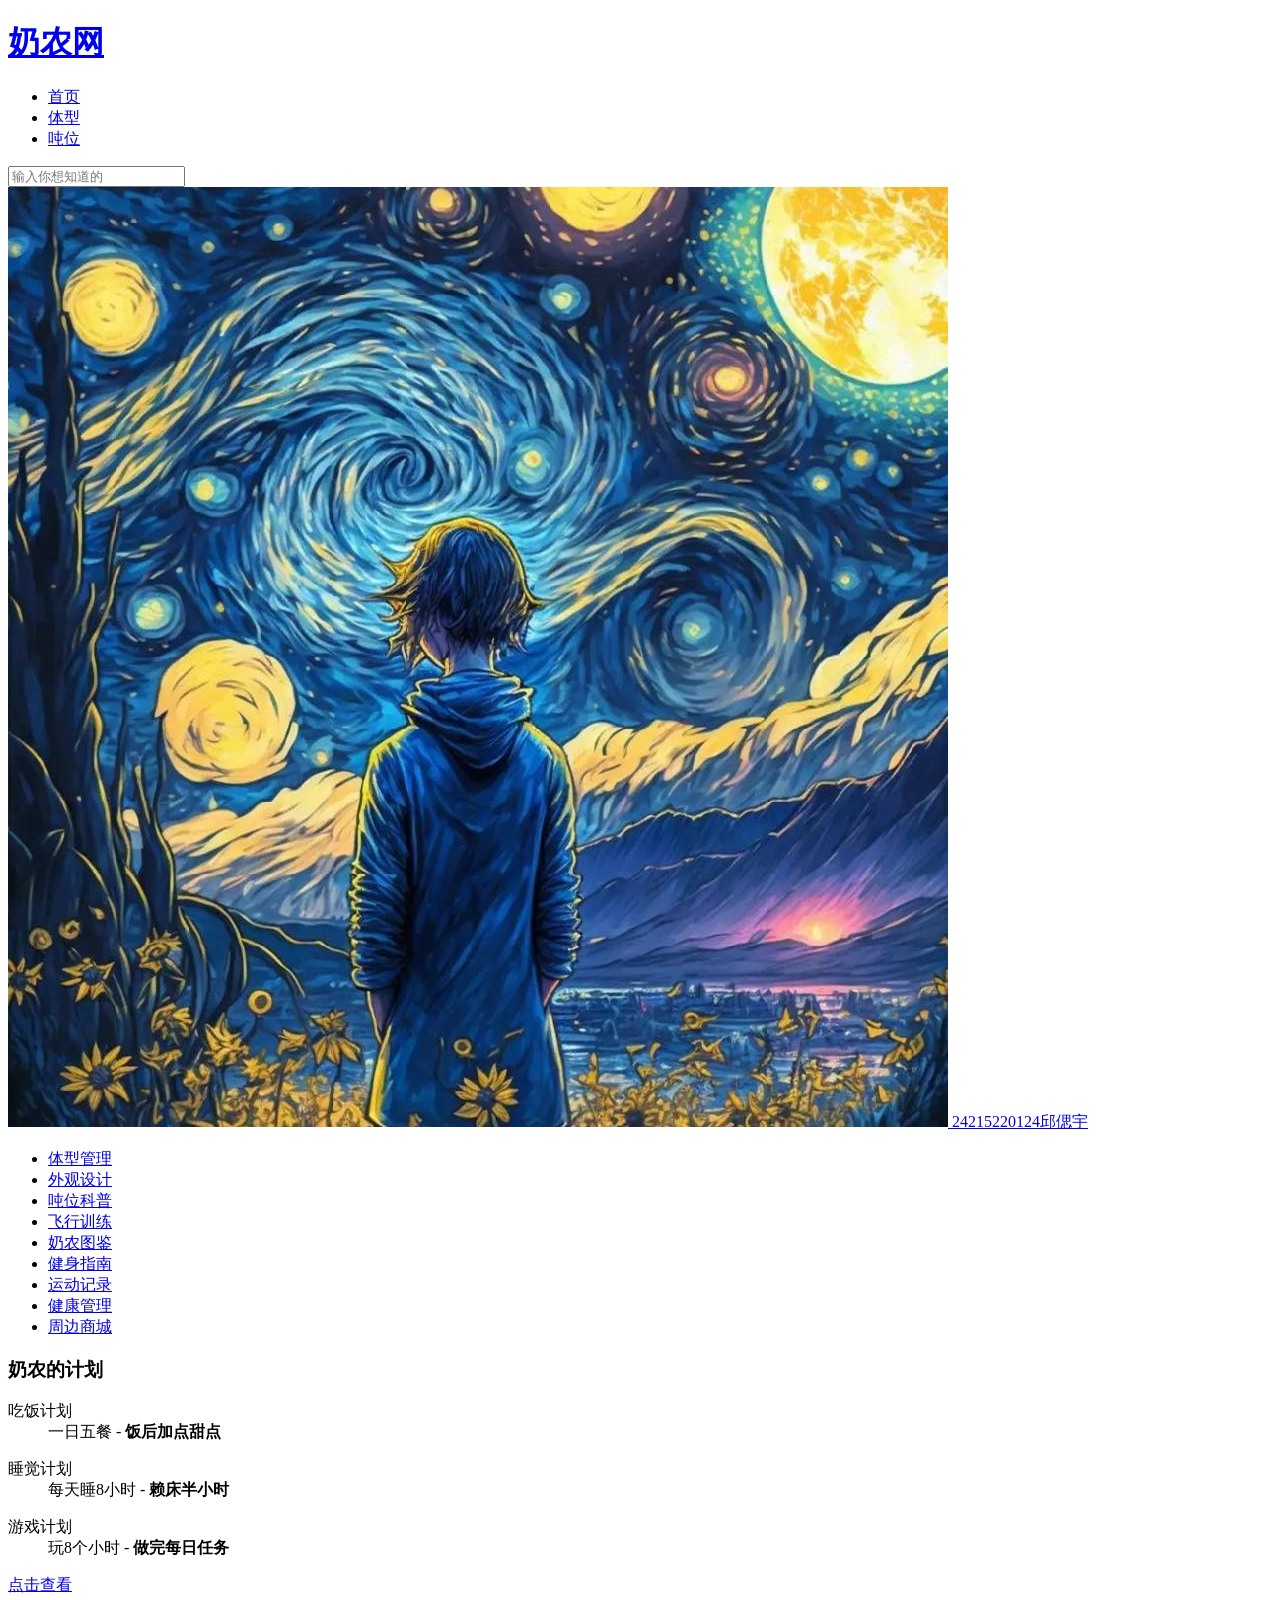
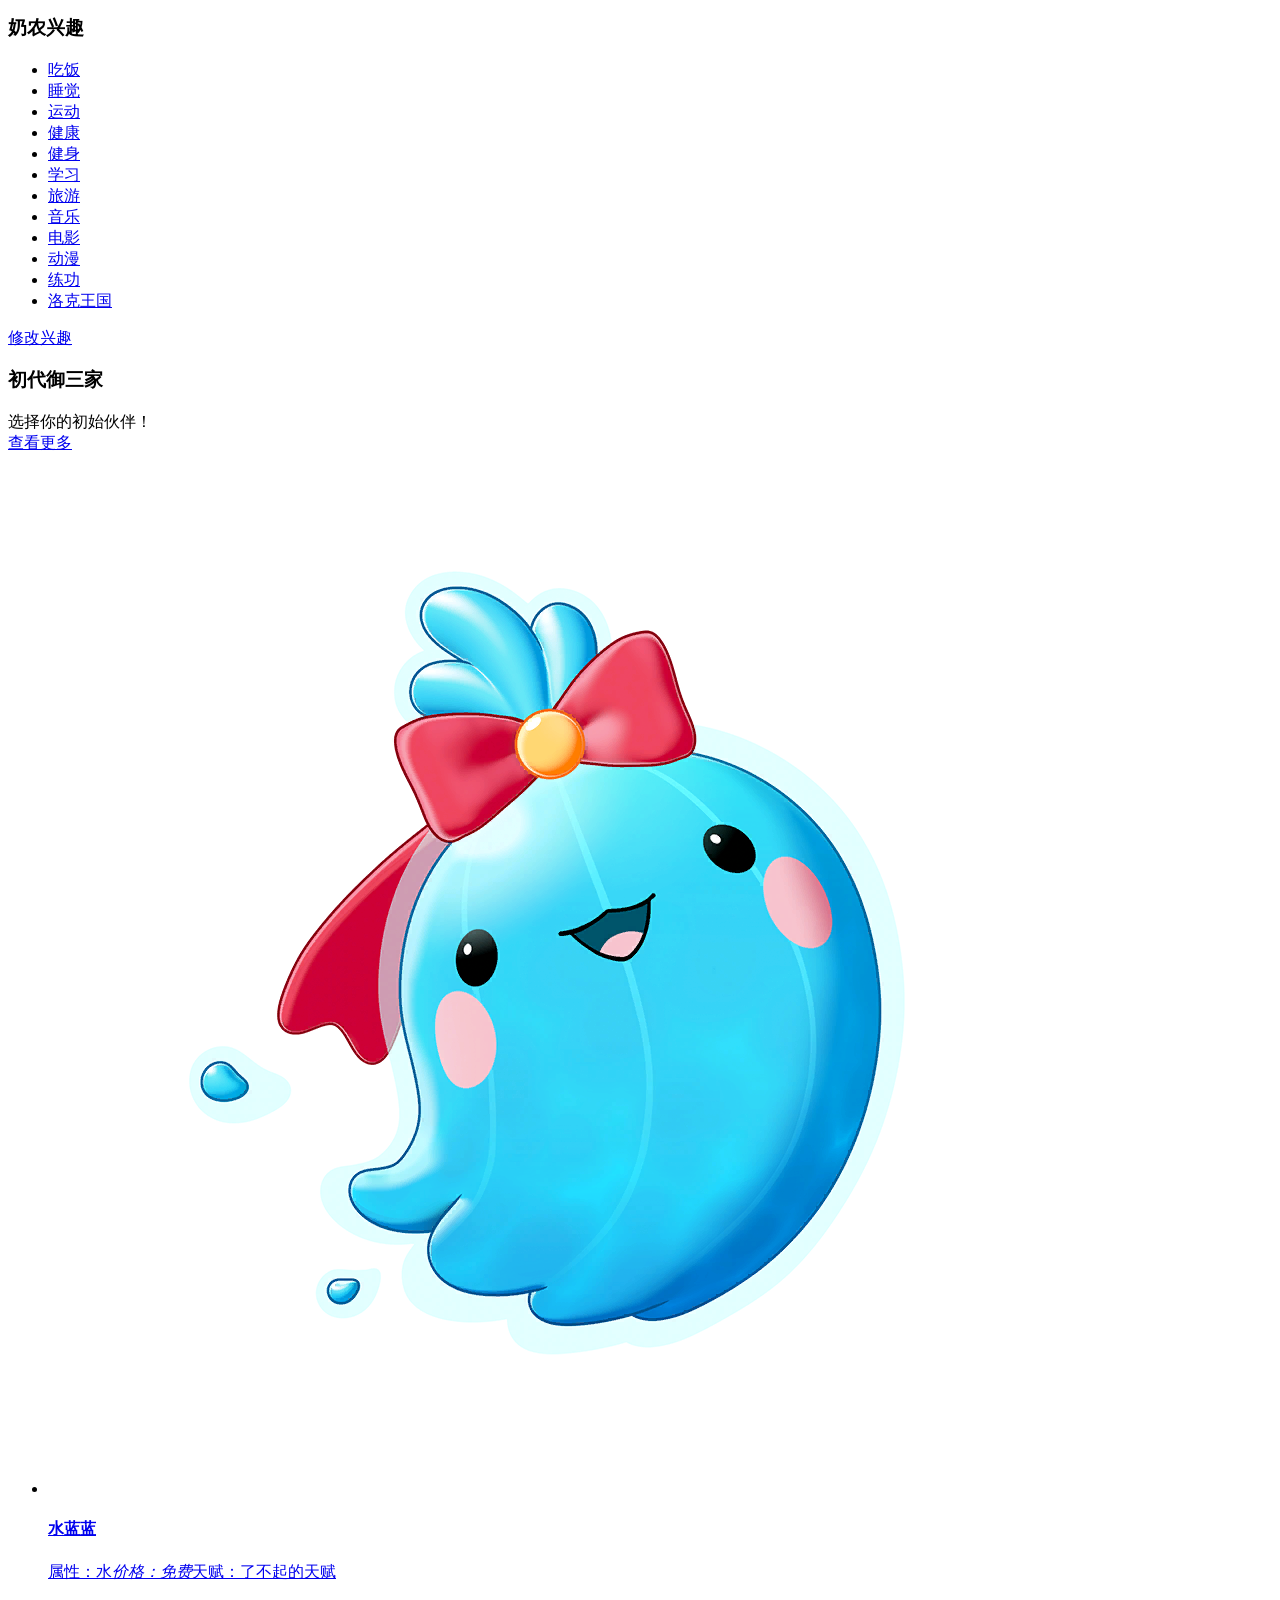
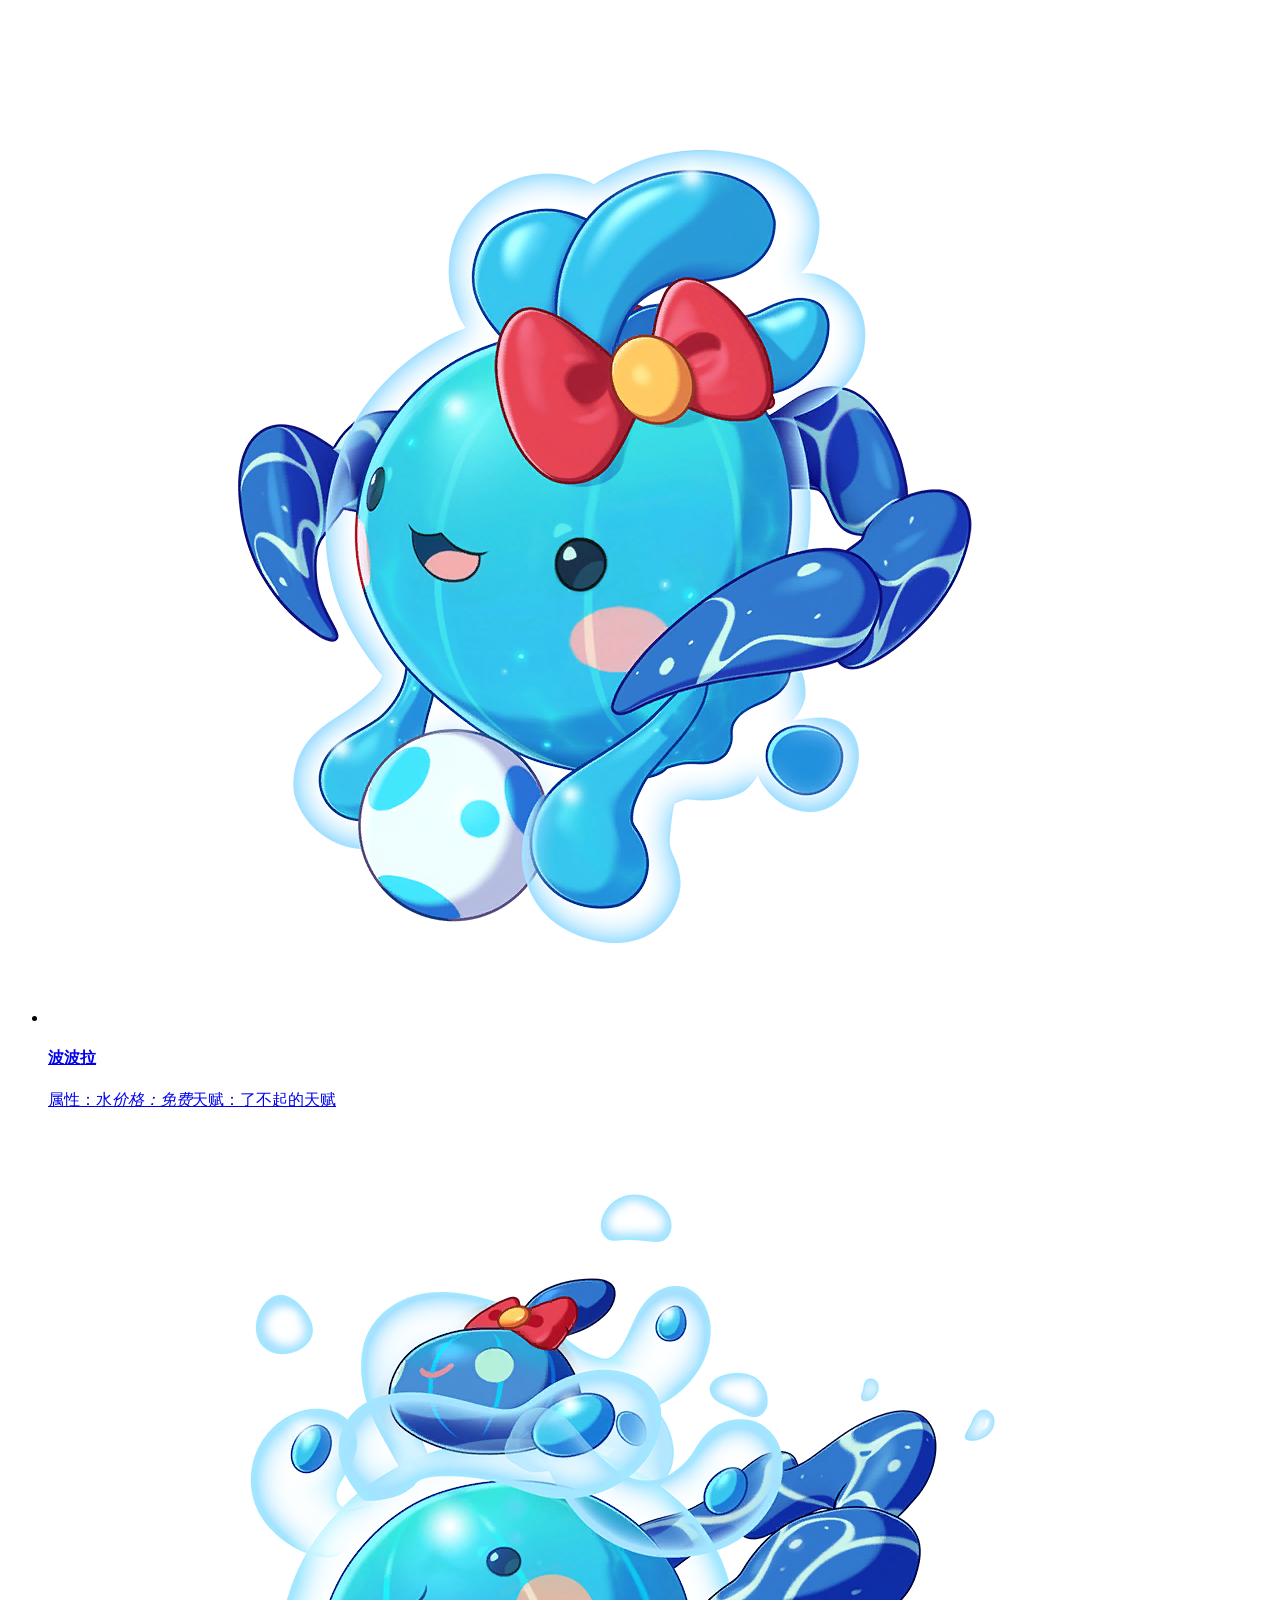
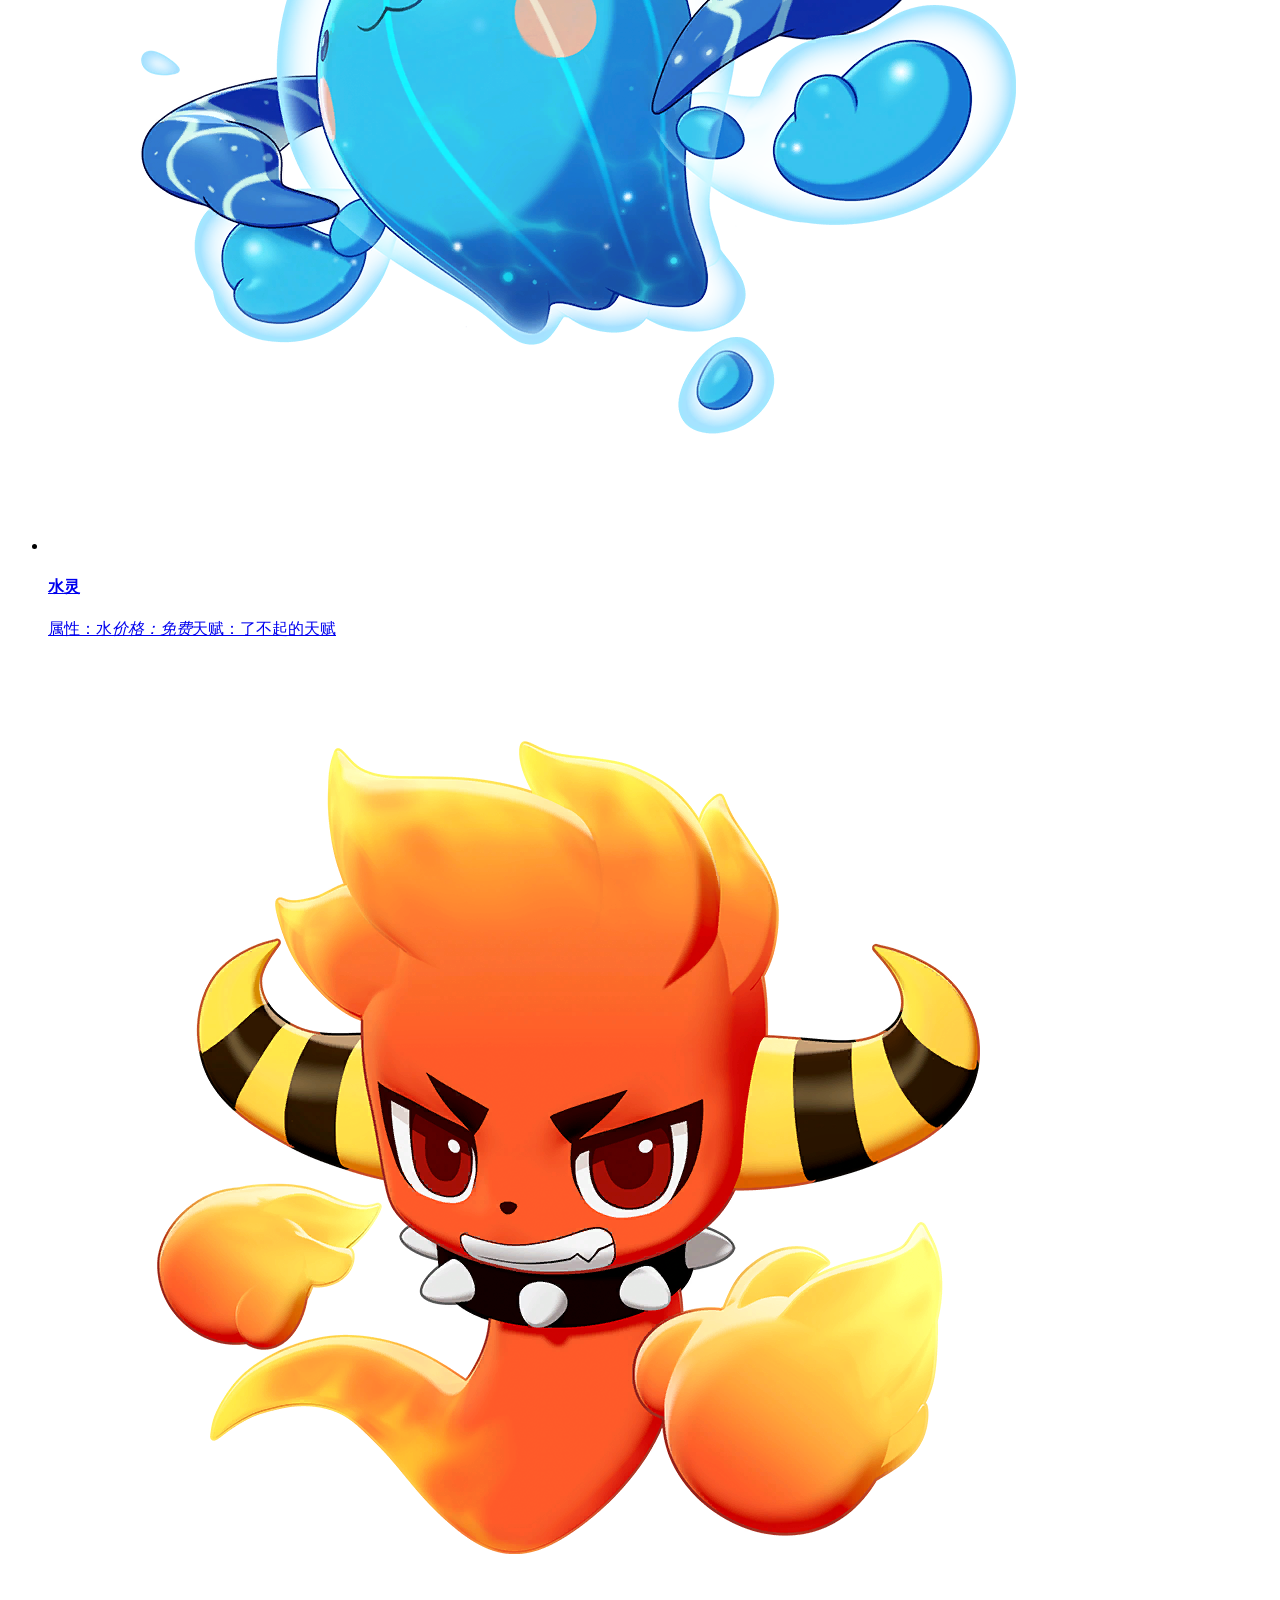
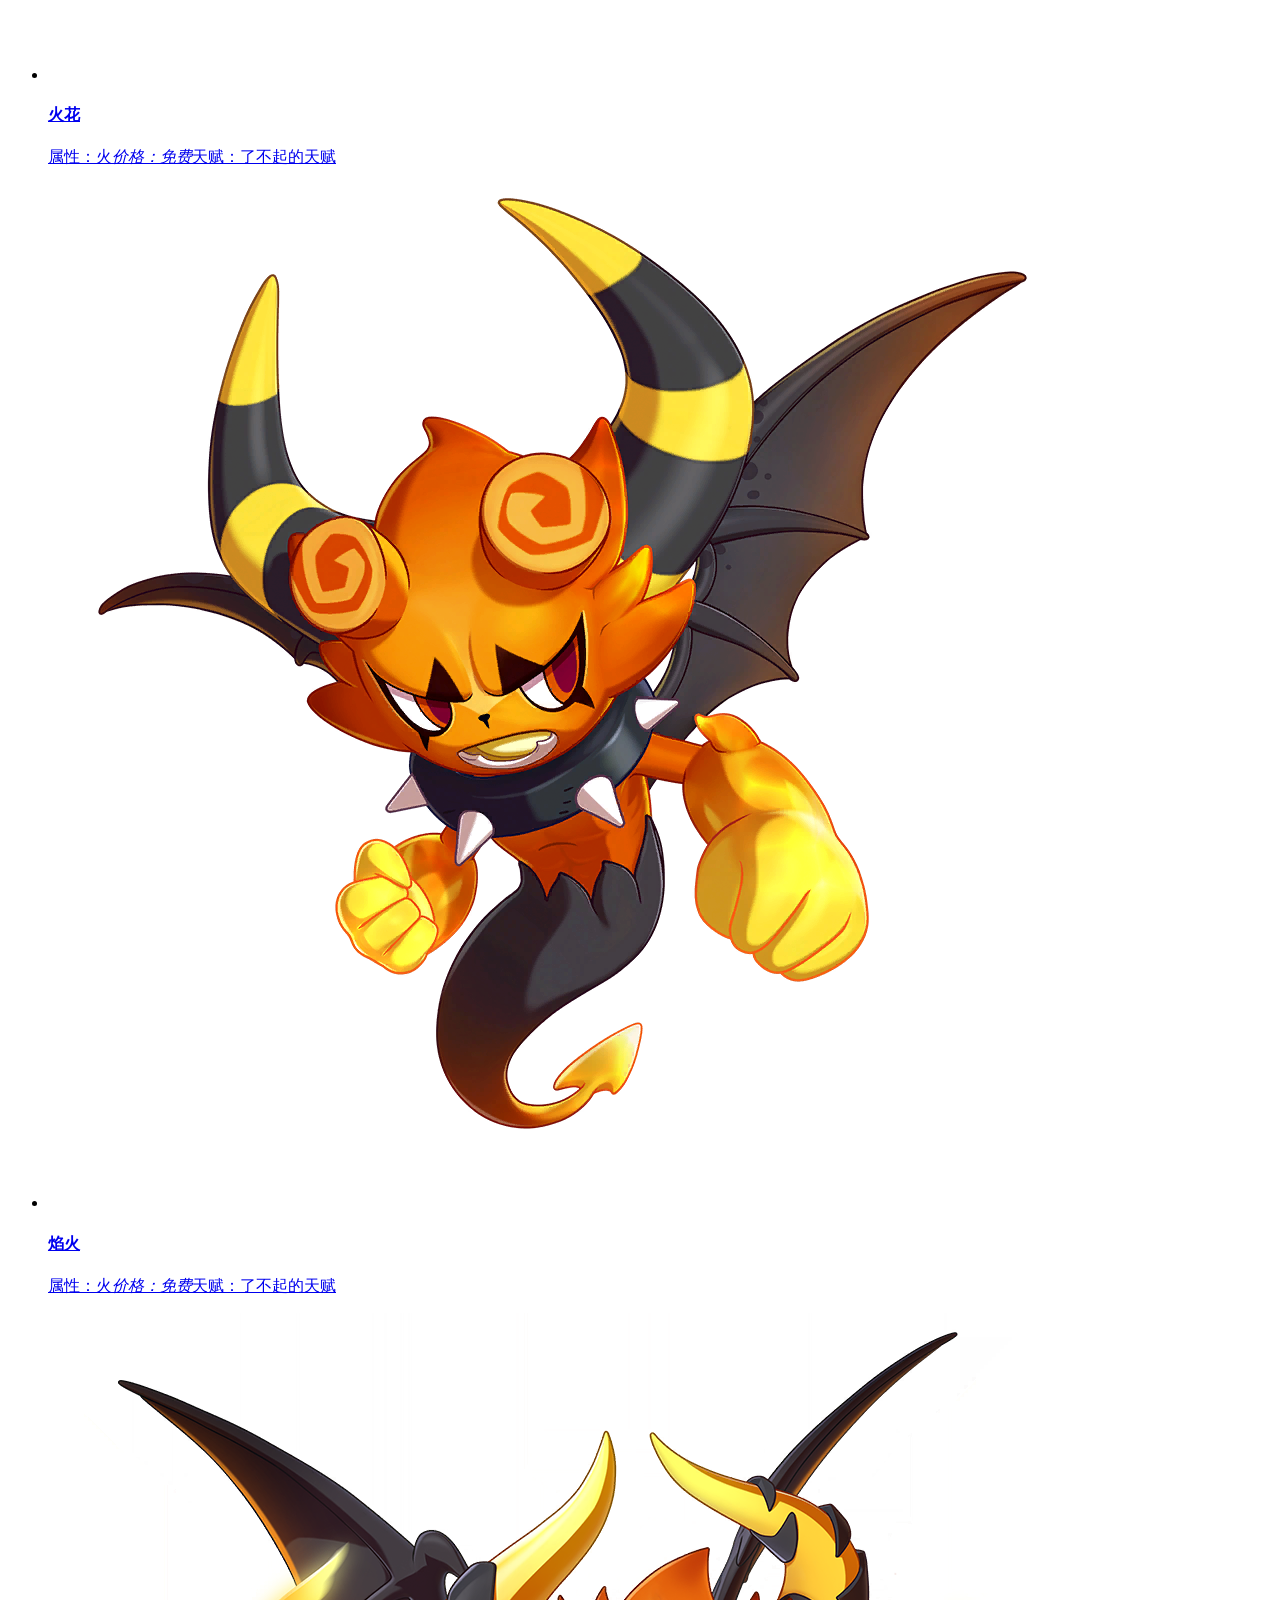
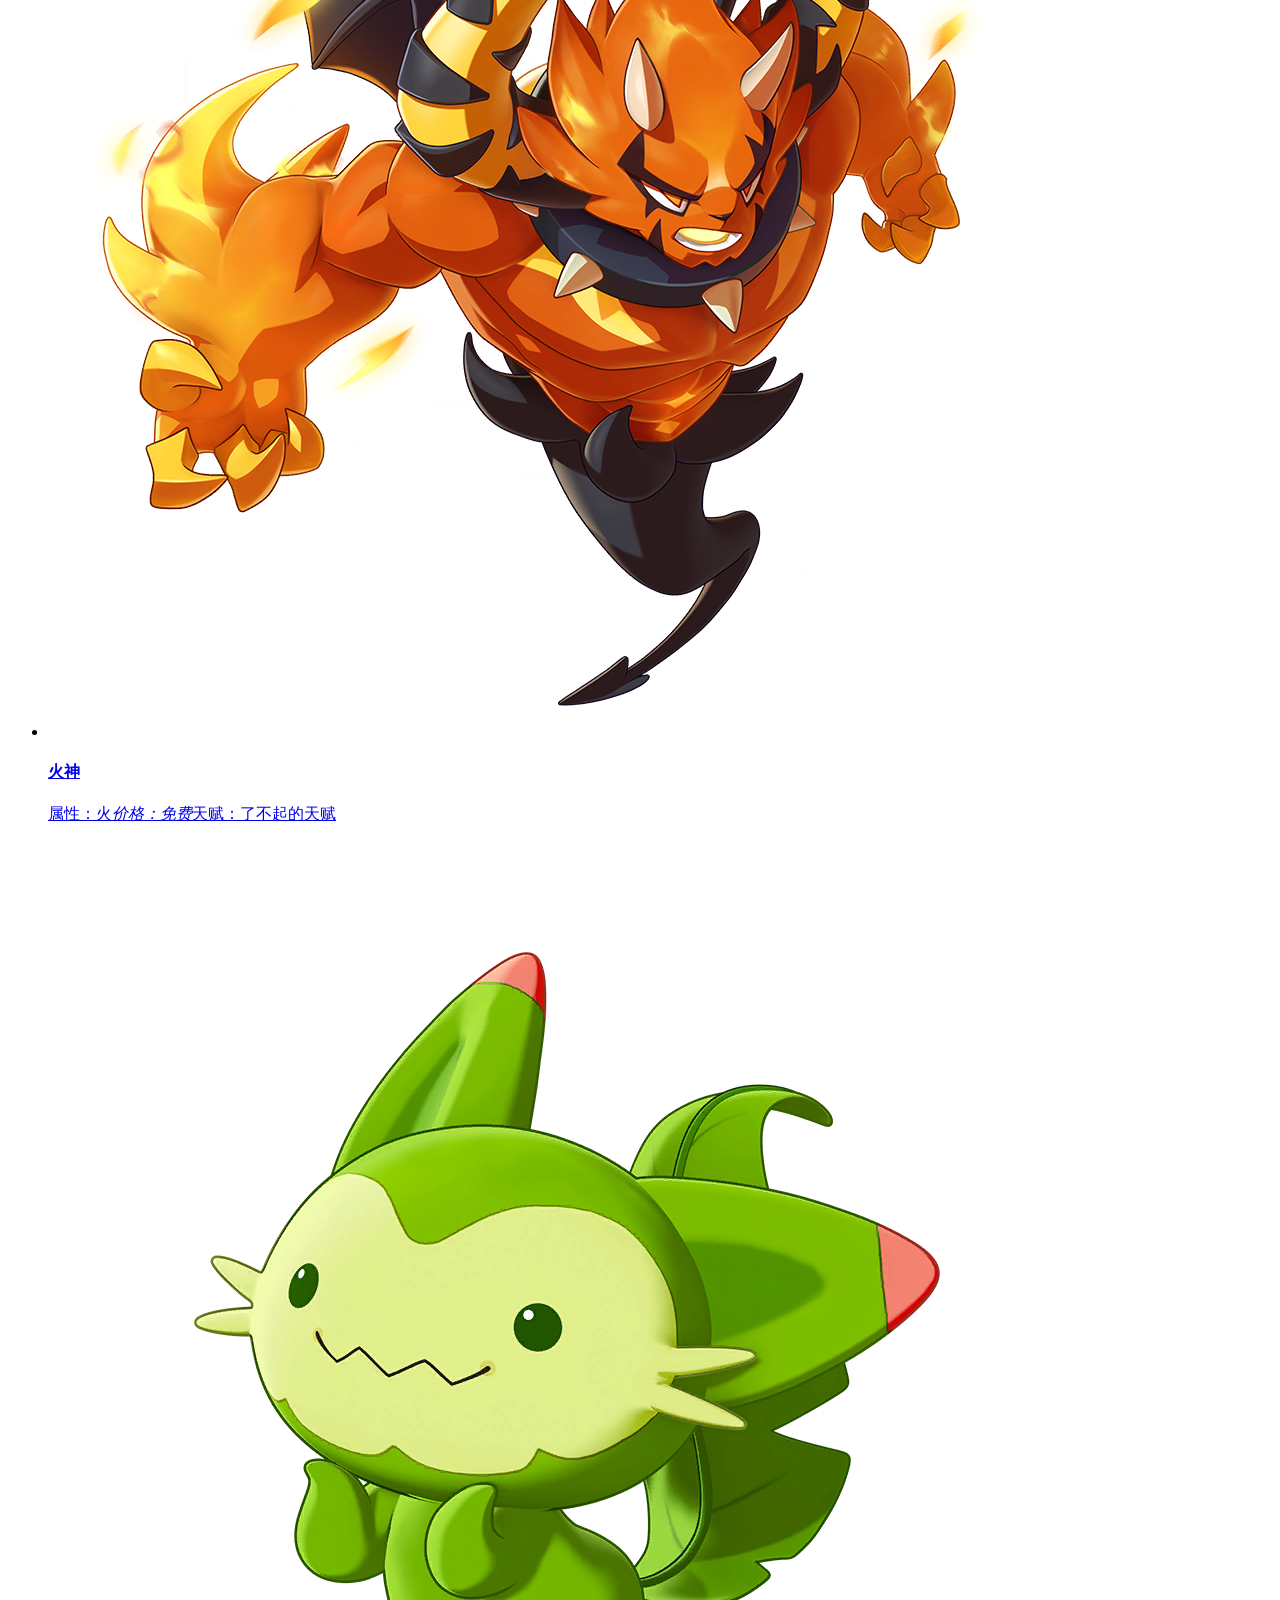
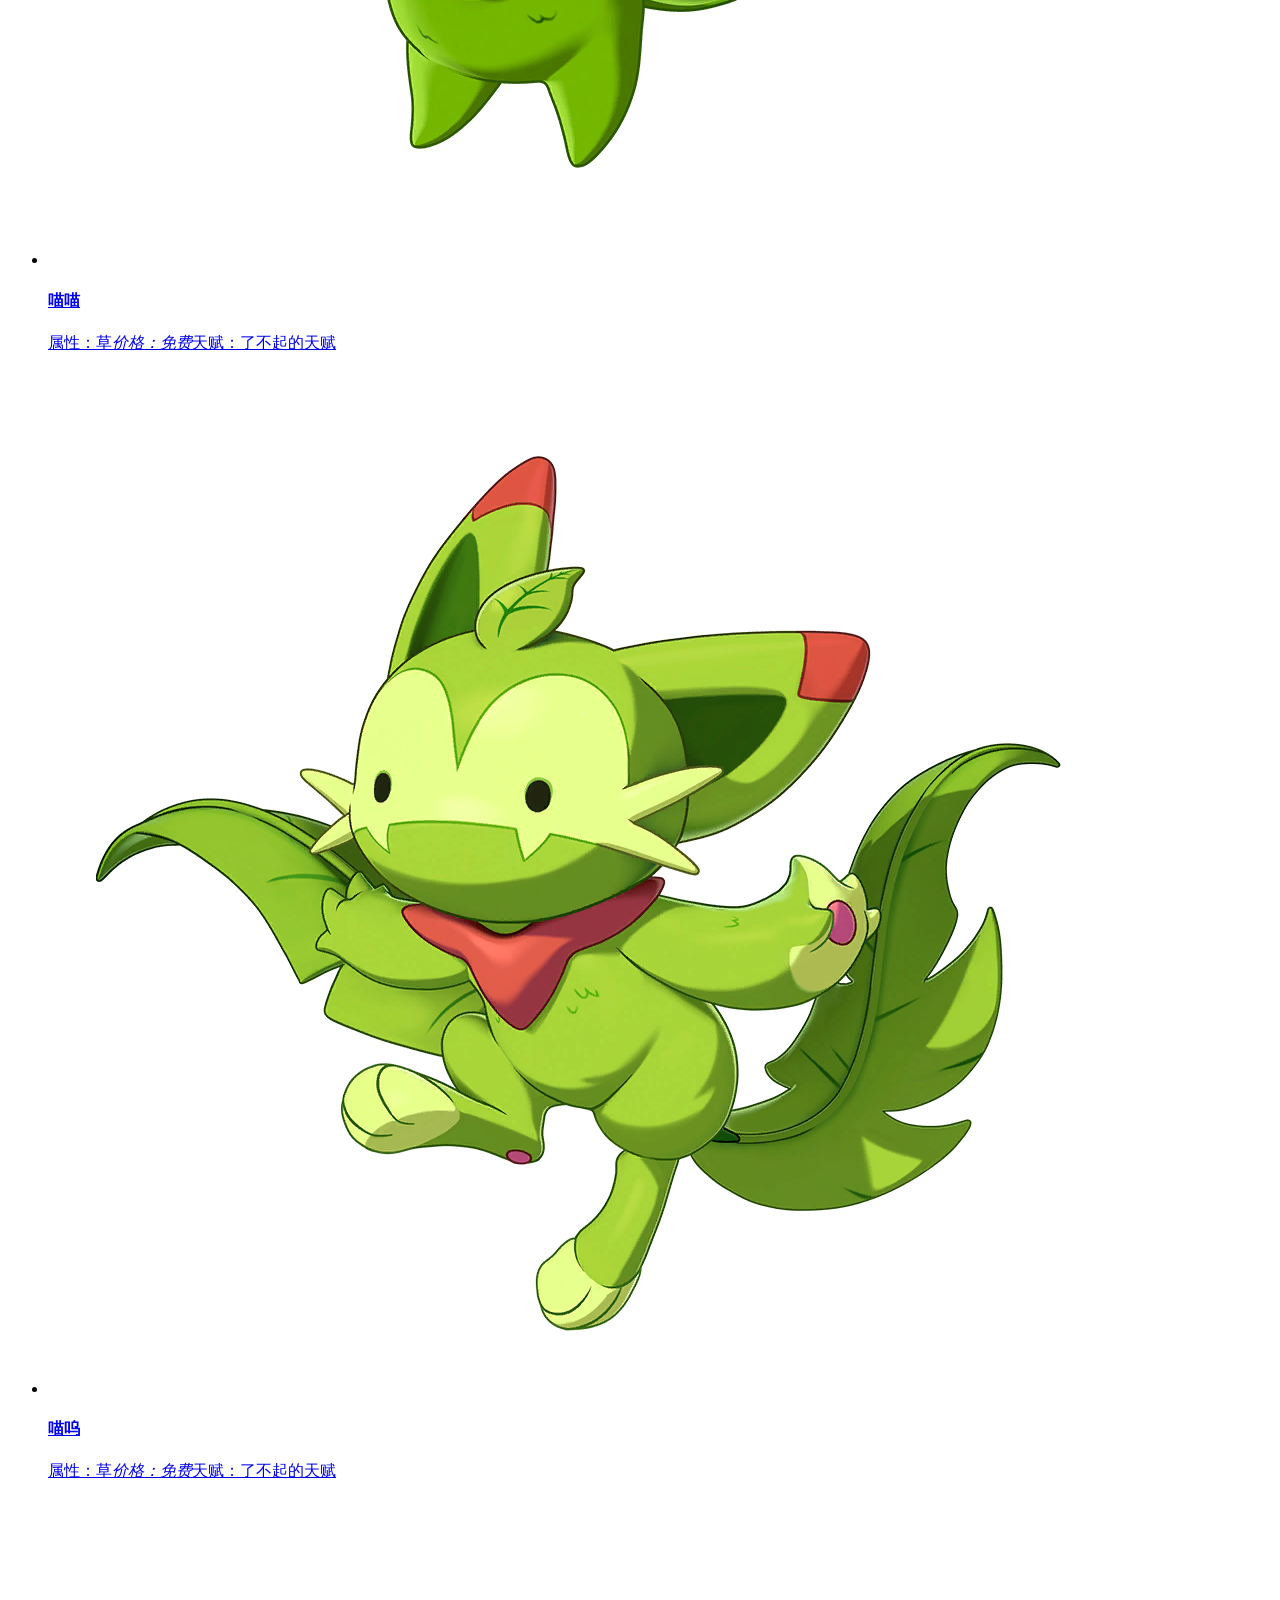
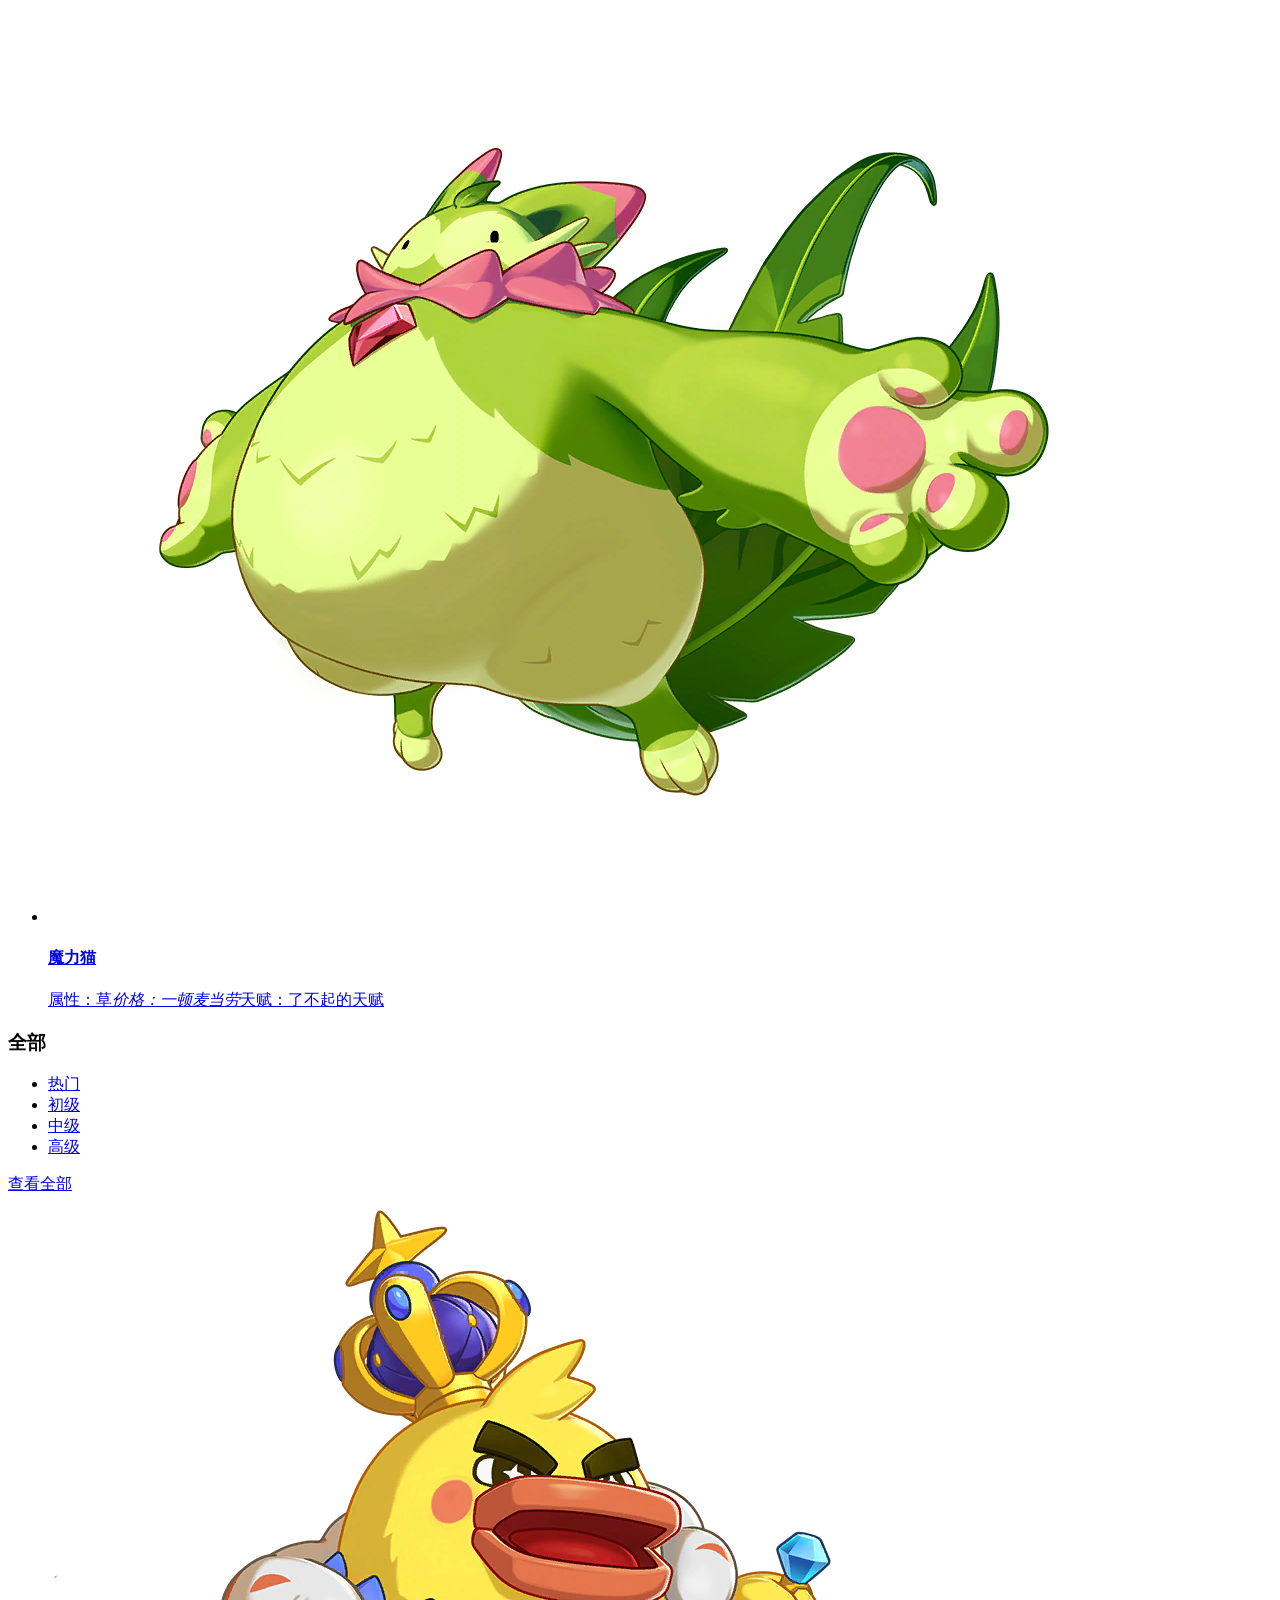
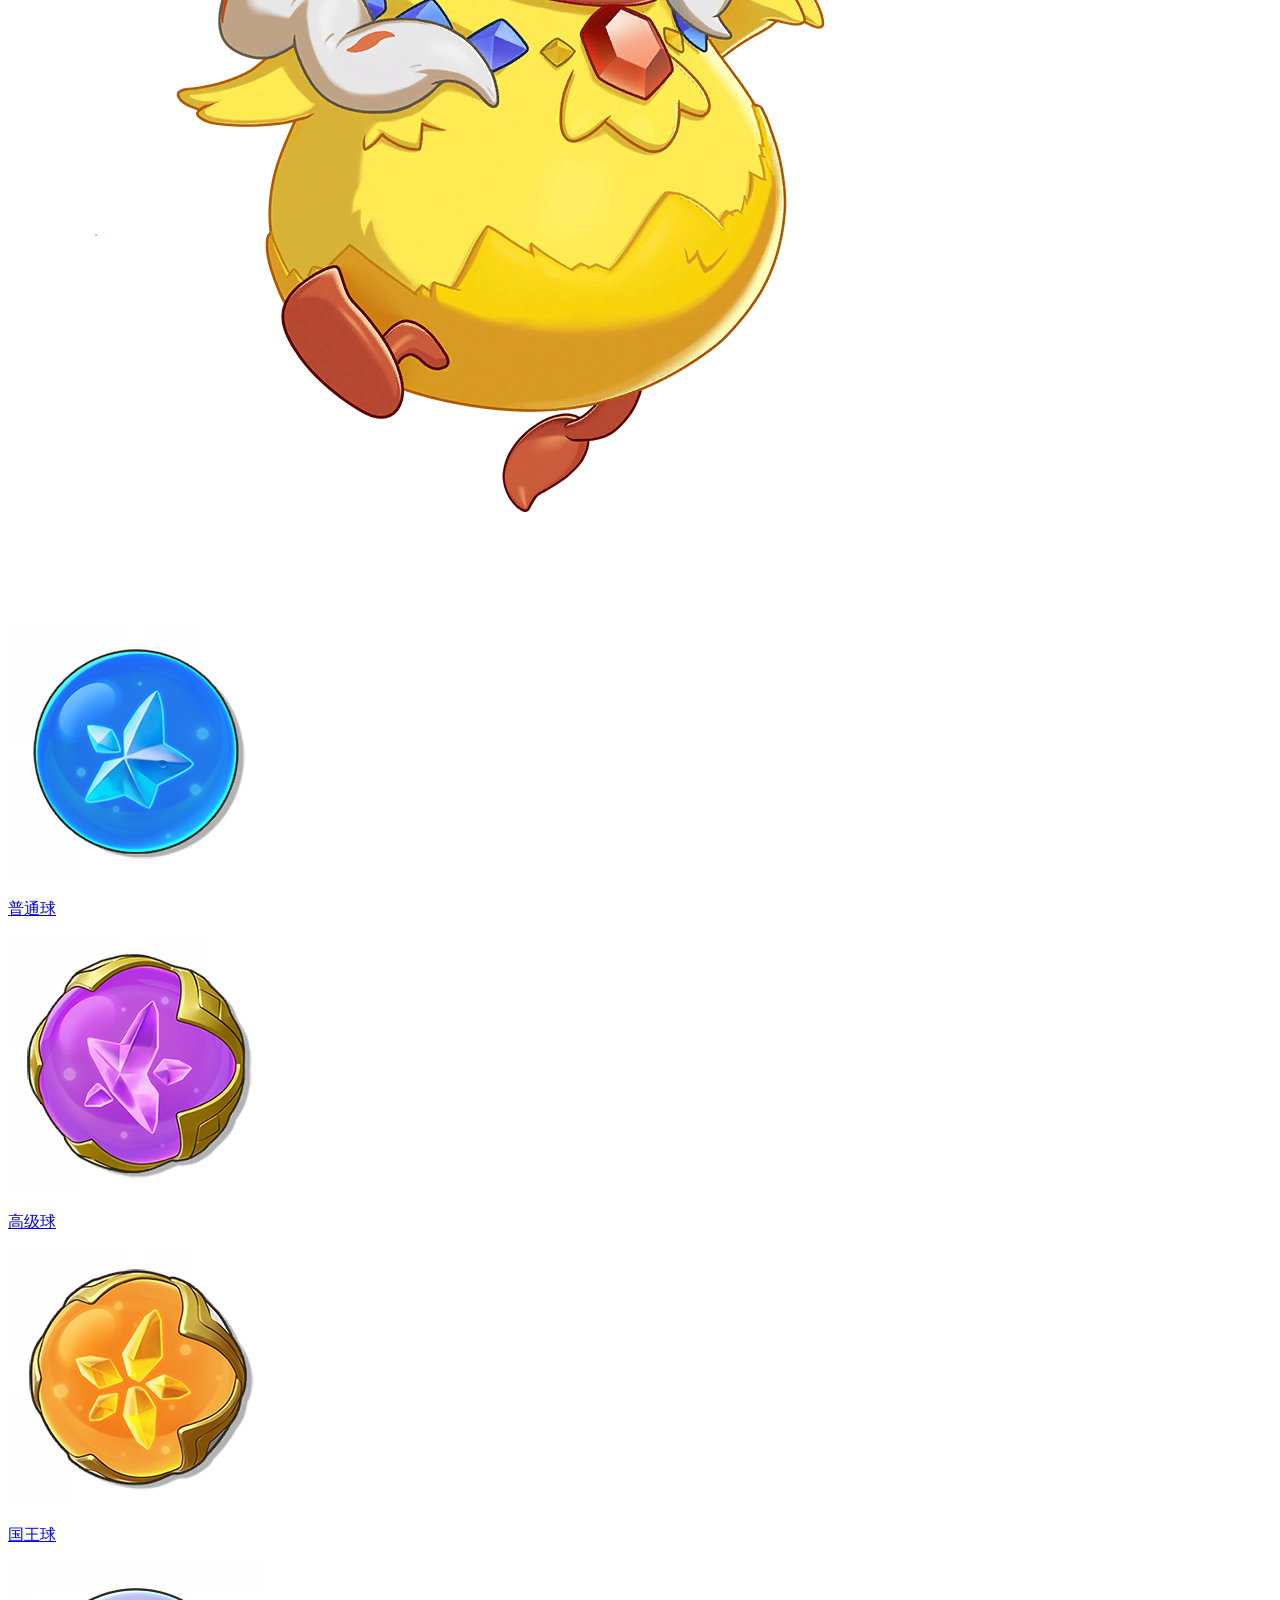
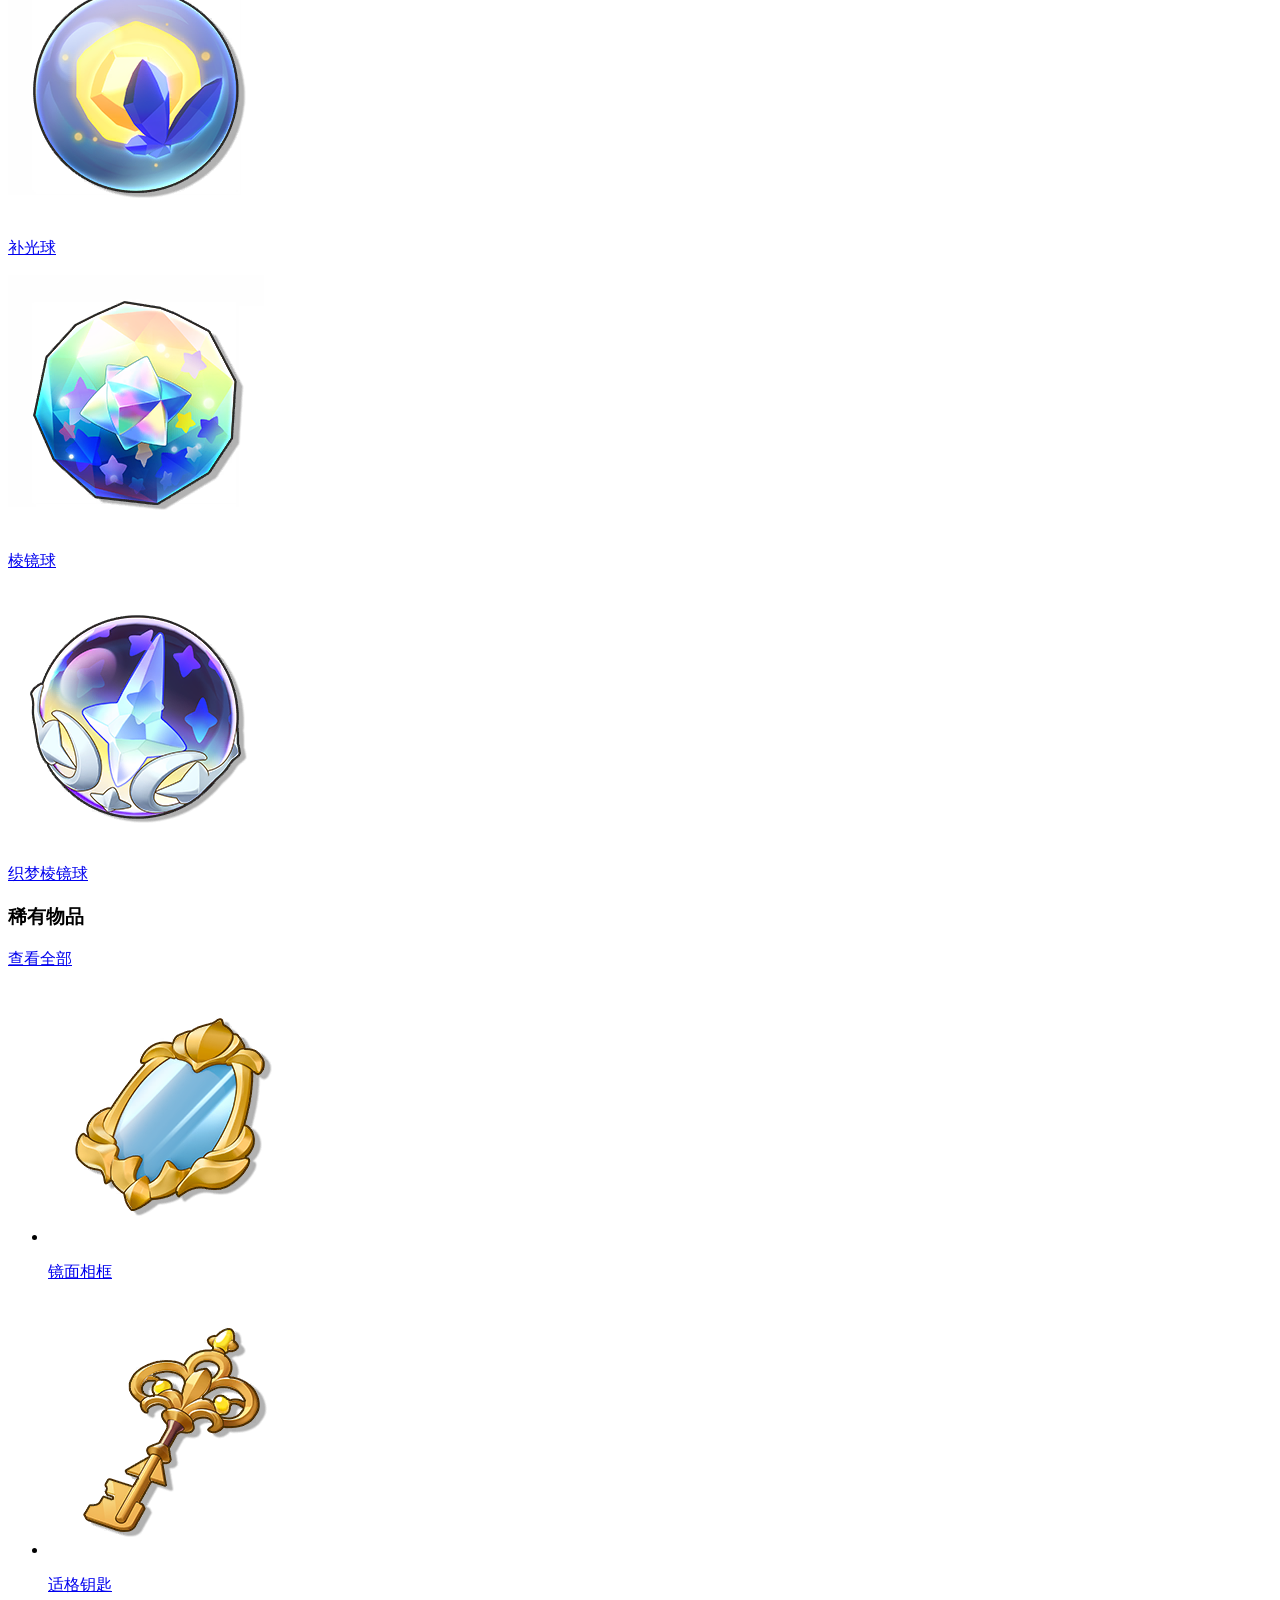
==== commit 862e6547: "Update index.html" ====
--- a/index.html
+++ b/index.html
@@ -4,7 +4,7 @@
     <meta charset="UTF-8">
     <meta name="viewport" content="width=device-width, initial-scale=1.0">
     <title>奶农网</title>
-    <link rel="stylesheet" href="./index.css">
+    <link rel="stylesheet" href="/exp1/index.css">
 </head>
 <body>
     <!-- 头部区域 -->
@@ -368,4 +368,4 @@
   </div>
 </div>
 </body>
-</html>+</html>
